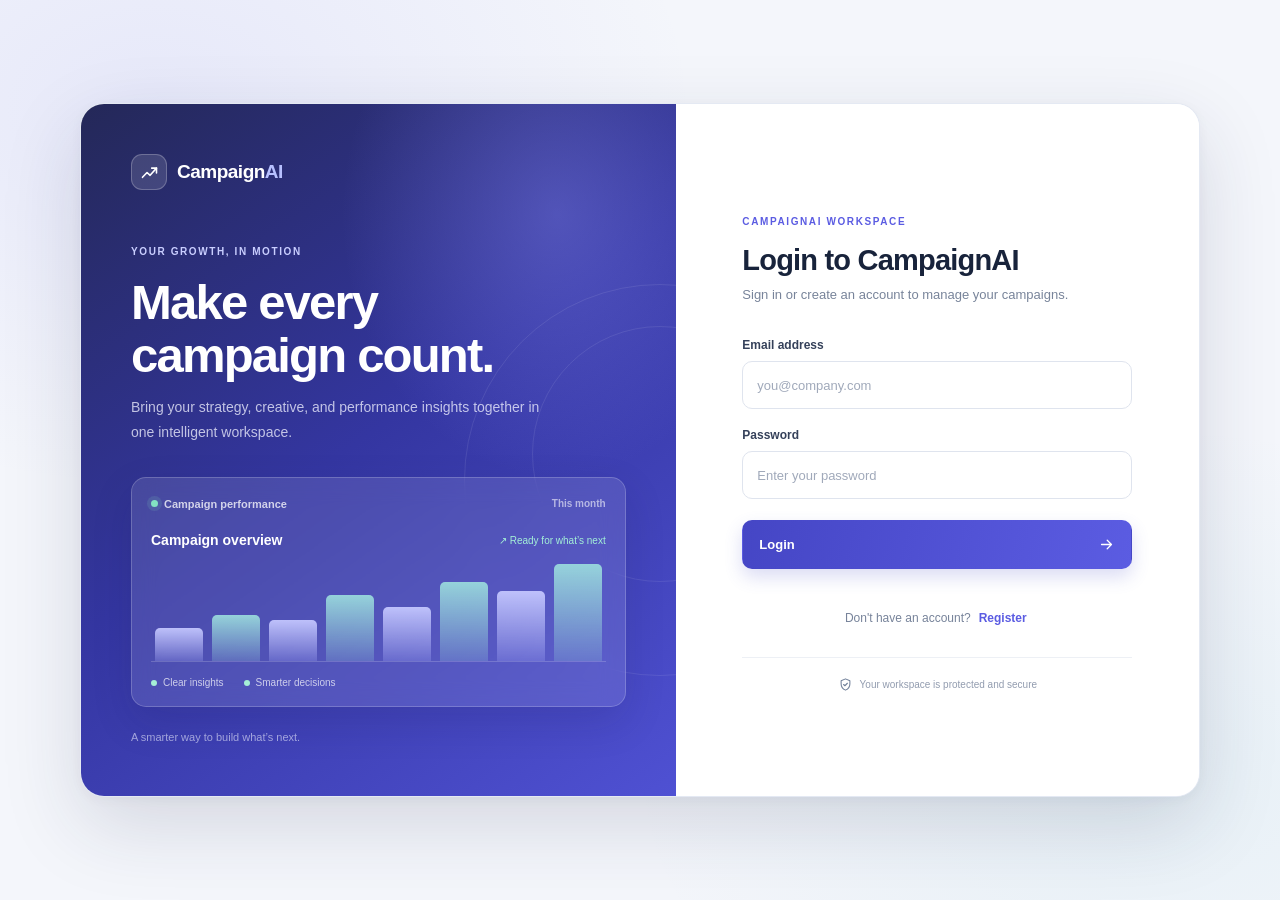
==== frontend/index.html @ 28dcc693 "Initial commit - AI Powered Campaign Management Platform" ====
<!DOCTYPE html>
<html lang="en">

<head>
    <meta charset="UTF-8">
    <meta name="viewport" content="width=device-width, initial-scale=1.0">
    <title>CampaignAI | Dashboard</title>
    <link rel="stylesheet" href="style.css">
</head>

<body>

    <!-- Authentication Screen -->
    <main id="authScreen" class="auth-screen">
        <div class="auth-layout">
            <section class="auth-showcase" aria-label="CampaignAI platform overview">
                <a class="auth-brand" href="#" aria-label="CampaignAI home">
                    <span class="auth-brand-mark" aria-hidden="true">
                        <svg viewBox="0 0 24 24"><path d="M4 17.5 9.2 12l3.5 3.2L20 7"></path><path d="M14.5 7H20v5.5"></path></svg>
                    </span>
                    <span>Campaign<span>AI</span></span>
                </a>

                <div class="auth-showcase-copy">
                    <span class="auth-overline">YOUR GROWTH, IN MOTION</span>
                    <h1>Make every campaign count.</h1>
                    <p>Bring your strategy, creative, and performance insights together in one intelligent workspace.</p>
                </div>

                <div class="auth-preview" aria-hidden="true">
                    <div class="auth-preview-top">
                        <span class="auth-preview-dot"></span>
                        <span>Campaign performance</span>
                        <span class="auth-preview-period">This month</span>
                    </div>
                    <div class="auth-preview-metric">
                        <strong>Campaign overview</strong>
                        <span>↗ Ready for what’s next</span>
                    </div>
                    <div class="auth-preview-chart">
                        <span></span><span></span><span></span><span></span>
                        <span></span><span></span><span></span><span></span>
                    </div>
                    <div class="auth-preview-footer">
                        <span><i></i> Clear insights</span>
                        <span><i></i> Smarter decisions</span>
                    </div>
                </div>

                <p class="auth-showcase-footer">A smarter way to build what’s next.</p>
            </section>

            <section class="auth-card" aria-labelledby="authTitle">
                <div class="auth-card-content">
                    <div class="auth-card-heading">
                        <span class="auth-card-eyebrow">CAMPAIGNAI WORKSPACE</span>
                        <h2 id="authTitle">Login to CampaignAI</h2>
                        <p>Sign in or create an account to manage your campaigns.</p>
                    </div>

                    <form id="authForm" class="auth-form">
                        <div id="usernameGroup" class="auth-field">
                            <label for="authUsername">Username</label>
                            <input id="authUsername" type="text" placeholder="Your name" autocomplete="username">
                        </div>

                        <div class="auth-field">
                            <label for="authEmail">Email address</label>
                            <input id="authEmail" type="email" placeholder="you@company.com" autocomplete="email" required>
                        </div>

                        <div class="auth-field">
                            <label for="authPassword">Password</label>
                            <input id="authPassword" type="password" placeholder="Enter your password" autocomplete="current-password" required>
                        </div>

                        <button id="authSubmitBtn" class="auth-submit-btn" type="submit">
                            <span>Login</span>
                            <svg aria-hidden="true" viewBox="0 0 24 24"><path d="M5 12h14M13 6l6 6-6 6"></path></svg>
                        </button>
                    </form>

                    <p id="authStatus" class="auth-status" role="status" aria-live="polite"></p>

                    <p class="auth-switch">
                        <span id="authSwitchText">Don't have an account?</span>
                        <button type="button" id="authSwitchBtn">Register</button>
                    </p>

                    <div class="auth-trust-note">
                        <svg aria-hidden="true" viewBox="0 0 24 24"><path d="M12 3 5 6v5c0 4.5 2.8 8 7 10 4.2-2 7-5.5 7-10V6z"></path><path d="m9 12 2 2 4-4"></path></svg>
                        <span>Your workspace is protected and secure</span>
                    </div>
                </div>
            </section>
        </div>
    </main>

    <div class="app-container" id="appContainer" style="display:none;">

        <!-- Sidebar -->
        <aside class="sidebar">
            <div class="logo">
                <h2>Campaign<span>AI</span></h2>
            </div>

            <nav>
                <a href="#dashboard" class="nav-link active">
                    <svg aria-hidden="true" viewBox="0 0 24 24"><rect x="3" y="3" width="8" height="8" rx="2"></rect><rect x="13" y="3" width="8" height="5" rx="2"></rect><rect x="13" y="10" width="8" height="11" rx="2"></rect><rect x="3" y="13" width="8" height="8" rx="2"></rect></svg>
                    <span>Dashboard</span>
                </a>

                <a href="#campaigns" class="nav-link">
                    <svg aria-hidden="true" viewBox="0 0 24 24"><path d="M4 5.5A2.5 2.5 0 0 1 6.5 3H20v15H6.5A2.5 2.5 0 0 0 4 20.5z"></path><path d="M4 5.5v15M8 7h8M8 11h7"></path></svg>
                    <span>Campaigns</span>
                </a>

                <a href="#generator" class="nav-link">
                    <svg aria-hidden="true" viewBox="0 0 24 24"><path d="m12 3 1.7 5.3L19 10l-5.3 1.7L12 17l-1.7-5.3L5 10l5.3-1.7z"></path><path d="m19 15 .9 2.1L22 18l-2.1.9L19 21l-.9-2.1L16 18l2.1-.9z"></path></svg>
                    <span>AI Generator</span>
                </a>

                <a href="#assistant" class="nav-link">
                    <svg aria-hidden="true" viewBox="0 0 24 24"><path d="M20 11.5a7.5 7.5 0 0 1-7.5 7.5H6l-3 2v-6.5A7.5 7.5 0 1 1 20 11.5Z"></path><path d="M8 11h.01M12 11h.01M16 11h.01"></path></svg>
                    <span>AI Assistant</span>
                </a>

                <a href="#analytics" class="nav-link">
                    <svg aria-hidden="true" viewBox="0 0 24 24"><path d="M4 19V5M4 19h17"></path><path d="m7 15 4-4 3 2 6-7"></path></svg>
                    <span>Analytics</span>
                </a>

                <!-- Admin-only navigation -->
                <a href="#userManagement" id="adminUsersNav" class="nav-link hidden">
                    <svg aria-hidden="true" viewBox="0 0 24 24">
                        <path d="M16 21v-2a4 4 0 0 0-4-4H8a4 4 0 0 0-4 4v2"></path>
                        <circle cx="10" cy="7" r="4"></circle>
                        <path d="M20 8v6M23 11h-6"></path>
                    </svg>
                    <span>User Management</span>
                </a>

                <a href="#settings" class="nav-link">
                    <svg aria-hidden="true" viewBox="0 0 24 24"><circle cx="12" cy="12" r="3"></circle><path d="m19.4 15 .1.1 1.2.9-1.2 2.1-1.4-.5a8 8 0 0 1-1.7 1l-.2 1.5h-2.4l-.3-1.5a8 8 0 0 1-1.8-1l-1.4.5-1.2-2.1 1.2-.9a7 7 0 0 1 0-2l-1.2-.9 1.2-2.1 1.4.5a8 8 0 0 1 1.8-1l.3-1.5h2.4l.2 1.5a8 8 0 0 1 1.7 1l1.4-.5 1.2 2.1-1.2.9a7 7 0 0 1 0 2Z" transform="translate(-1 -1)"></path></svg>
                    <span>Settings</span>
                </a>
            </nav>

            <div class="sidebar-footer">
                <p>AI Campaign Platform</p>
                <small>Version 1.0</small>
            </div>
        </aside>

        <!-- Main Content -->
        <main class="main-content" id="dashboard">

            <!-- Header -->
            <header class="topbar">
                <div>
                    <h1>Dashboard</h1>
                    <p>Welcome to your campaign management platform.</p>
                </div>

                <div class="profile">
                    <div class="avatar" id="profileAvatar">U</div>
                    <div class="profile-copy">
                        <span id="profileName">User</span>
                        <small id="profileRole">User</small>
                    </div>
                    <button type="button" id="logoutBtn">Logout</button>
                </div>
            </header>

            <!-- Statistics -->
            <section class="stats-container">
                <div class="stat-card">
                    <p>Total Campaigns</p>
                    <h2 id="totalCampaigns">0</h2>
                    <span>All campaigns</span>
                </div>

                <div class="stat-card">
                    <p>Active Campaigns</p>
                    <h2 id="activeCampaigns">0</h2>
                    <span>Currently active</span>
                </div>

                <div class="stat-card">
                    <p>Total Budget</p>
                    <h2 id="totalBudget">₹0</h2>
                    <span>Combined campaign budget</span>
                </div>

                <div class="stat-card">
                    <p>AI Assistant</p>
                    <h2>Online</h2>
                    <span>Llama 3.2 local model</span>
                </div>
            </section>

            <!-- Campaigns -->
            <section class="content-card" id="campaigns">

                <div class="section-header">
                    <div>
                        <h2>Campaign Management</h2>
                        <p>Create and manage your campaigns.</p>
                    </div>

                    <button id="addCampaignBtn">
                        <svg aria-hidden="true" viewBox="0 0 24 24"><path d="M12 5v14M5 12h14"></path></svg>
                        Create Campaign
                    </button>
                </div>

                <!-- Campaign Form -->
                <div id="campaignForm" class="campaign-form hidden">
                    <h3>Create New Campaign</h3>

                    <input type="text" id="campaignName" placeholder="Campaign Name">

                    <textarea id="campaignDescription" placeholder="Campaign Description"></textarea>

                    <input type="text" id="targetAudience" placeholder="Target Audience">

                    <input type="number" id="campaignBudget" placeholder="Campaign Budget" min="0">

                    <div class="form-buttons">
                        <button id="saveCampaignBtn">Save Campaign</button>
                        <button id="cancelCampaignBtn" class="secondary-btn">Cancel</button>
                    </div>
                </div>

                <!-- Edit Campaign Form -->
                <form id="editCampaignForm" class="campaign-form edit-campaign-form hidden">
                    <div class="edit-form-heading">
                        <div>
                            <h3>Edit Campaign</h3>
                            <p>Update one or more details. Unchanged values will be kept.</p>
                        </div>
                    </div>

                    <div class="edit-form-fields">
                        <div class="edit-input-group">
                            <label for="editCampaignName">Campaign name</label>
                            <input type="text" id="editCampaignName" required>
                        </div>

                        <div class="edit-input-group">
                            <label for="editTargetAudience">Target audience</label>
                            <input type="text" id="editTargetAudience">
                        </div>

                        <div class="edit-input-group edit-description-group">
                            <label for="editCampaignDescription">Description</label>
                            <textarea id="editCampaignDescription"></textarea>
                        </div>

                        <div class="edit-input-group">
                            <label for="editCampaignBudget">Budget (₹)</label>
                            <input type="number" id="editCampaignBudget" min="0" step="any" required>
                        </div>
                    </div>

                    <p id="editCampaignStatus" role="status" aria-live="polite"></p>

                    <div class="form-buttons">
                        <button type="submit" id="saveEditedCampaignBtn">Save Changes</button>
                        <button type="button" id="cancelEditCampaignBtn" class="secondary-btn">Cancel</button>
                    </div>
                </form>

                <!-- Campaign Search and Filter -->
                <div class="campaign-filters">
                    <input type="text" id="campaignSearch" placeholder="Search campaigns by name...">

                    <select id="campaignStatusFilter">
                        <option value="all">All Campaigns</option>
                        <option value="Draft">Draft</option>
                        <option value="Active">Active</option>
                        <option value="Completed">Completed</option>
                    </select>
                </div>

                <!-- Campaign List -->
                <div id="campaignList">
                    <p class="empty-message">Loading campaigns...</p>
                </div>

            </section>

            <!-- AI Campaign Generator -->
            <section class="content-card" id="generator">

                <div class="section-header">
                    <div>
                        <h2>AI Campaign Generator</h2>
                        <p>Generate marketing campaigns using your local Llama 3.2 AI model.</p>
                    </div>
                </div>

                <div class="campaign-generator-form">
                    <div class="generator-input-group">
                        <label for="generatorProduct">Product or Service</label>
                        <input type="text" id="generatorProduct" placeholder="Example: Running Shoes">
                    </div>

                    <div class="generator-input-group">
                        <label for="generatorObjective">Campaign Objective</label>
                        <input type="text" id="generatorObjective" placeholder="Example: Increase sales">
                    </div>

                    <div class="generator-input-group">
                        <label for="generatorAudience">Target Audience</label>
                        <input type="text" id="generatorAudience" placeholder="Example: People aged 18-30">
                    </div>

                    <div class="generator-input-group">
                        <label for="generatorBudget">Campaign Budget (₹)</label>
                        <input type="number" id="generatorBudget" placeholder="Example: 20000" min="0">
                    </div>

                    <div class="generator-input-group">
                        <label for="generatorPlatform">Marketing Platform</label>
                        <select id="generatorPlatform">
                            <option value="">Select Platform</option>
                            <option value="Instagram">Instagram</option>
                            <option value="Facebook">Facebook</option>
                            <option value="Google Ads">Google Ads</option>
                            <option value="YouTube">YouTube</option>
                            <option value="LinkedIn">LinkedIn</option>
                            <option value="Email Marketing">Email Marketing</option>
                        </select>
                    </div>

                    <button type="button" id="generateCampaignBtn">Generate AI Campaign</button>
                    <p id="generatorStatus"></p>
                </div>

                <!-- Generated Campaign Result -->
                <div id="generatedCampaignResult" class="generated-campaign-result hidden">
                    <h3>Generated Campaign</h3>

                    <div class="generated-result-item">
                        <h4>Campaign Name</h4>
                        <p id="generatedCampaignName"></p>
                    </div>

                    <div class="generated-result-item">
                        <h4>Marketing Strategy</h4>
                        <p id="generatedStrategy"></p>
                    </div>

                    <div class="generated-result-item">
                        <h4>Advertisement Headline</h4>
                        <p id="generatedHeadline"></p>
                    </div>

                    <div class="generated-result-item">
                        <h4>Advertisement Description</h4>
                        <p id="generatedDescription"></p>
                    </div>

                    <div class="generated-result-item">
                        <h4>Target Audience</h4>
                        <p id="generatedTargetAudience"></p>
                    </div>

                    <div class="generated-result-item">
                        <h4>Call to Action</h4>
                        <p id="generatedCTA"></p>
                    </div>

                    <button id="saveGeneratedCampaignBtn" type="button">Save Generated Campaign</button>
                    <p id="saveCampaignStatus"></p>
                </div>

            </section>

            <!-- AI Assistant -->
            <section class="content-card assistant-panel hidden" id="assistant"
                role="dialog" aria-labelledby="assistantTitle" aria-modal="false">

                <div id="assistantResizeHandle" class="assistant-resize-handle"
                    role="separator" aria-orientation="vertical" aria-label="Resize chat width"
                    aria-valuemin="360" aria-valuemax="1100" aria-valuenow="520"
                    tabindex="0" title="Drag to resize"></div>

                <div class="section-header">
                    <div>
                        <h2 id="assistantTitle">AI Marketing Assistant</h2>
                        <p>Generate marketing ideas using Llama 3.2.</p>
                    </div>

                    <button type="button" id="closeAssistantBtn" class="assistant-close-btn"
                        aria-label="Close AI assistant" title="Close assistant">
                        <svg aria-hidden="true" viewBox="0 0 24 24"><path d="m6 6 12 12M18 6 6 18"></path></svg>
                    </button>
                </div>

                <!-- PDF Upload -->
                <div class="pdf-upload-area">
                    <h3>Upload PDF Knowledge</h3>
                    <p>Upload a PDF document so your AI assistant can answer questions using its content.</p>

                    <input type="file" id="pdfFile" accept=".pdf,application/pdf">

                    <button type="button" id="uploadPdfBtn">Upload PDF</button>
                    <p id="uploadStatus"></p>
                </div>

                <!-- Chat Messages -->
                <div id="chatBox" class="chat-box">
                    <div class="bot-message">
                        Hello! I'm your AI marketing assistant.
                        Tell me what type of campaign you want to create.
                    </div>
                </div>

                <!-- Chat Input -->
                <div class="chat-input-area">
                    <input type="text" id="userMessage" placeholder="Ask me to create a marketing campaign...">
                    <button id="sendBtn">Send</button>
                </div>

            </section>

            <!-- Analytics -->
            <section class="content-card" id="analytics">

                <div class="section-header">
                    <div>
                        <h2>Campaign Analytics</h2>
                        <p>Insights calculated from your saved campaigns.</p>
                    </div>

                    <button id="refreshAnalyticsBtn" class="secondary-btn">Refresh Analytics</button>
                </div>

                <div class="analytics-grid">
                    <div class="analytics-card">
                        <p>Total Campaigns</p>
                        <h2 id="analyticsTotal">0</h2>
                    </div>

                    <div class="analytics-card">
                        <p>Active Campaigns</p>
                        <h2 id="analyticsActive">0</h2>
                    </div>

                    <div class="analytics-card">
                        <p>Draft Campaigns</p>
                        <h2 id="analyticsDraft">0</h2>
                    </div>

                    <div class="analytics-card">
                        <p>Average Budget</p>
                        <h2 id="averageBudget">₹0</h2>
                    </div>
                </div>

                <div class="chart-container">
                    <h3>Campaign Budget Distribution</h3>
                    <div id="budgetChart">
                        <p class="empty-message">Analytics will appear here.</p>
                    </div>
                </div>

                <div class="chart-container">
                    <h3>Campaign Status</h3>
                    <div id="statusChart"></div>
                </div>

            </section>

            <!-- ADMIN-ONLY USER MANAGEMENT -->
            <section class="content-card hidden" id="userManagement">

                <div class="section-header">
                    <div>
                        <h2>User Management</h2>
                        <p>View registered users and manage their access roles.</p>
                    </div>

                    <button type="button" id="refreshUsersBtn" class="secondary-btn">
                        Refresh Users
                    </button>
                </div>

                <p id="userManagementStatus" role="status" aria-live="polite"></p>

                <div class="table-responsive">
                    <table class="user-management-table">
                        <thead>
                            <tr>
                                <th>ID</th>
                                <th>Username</th>
                                <th>Email</th>
                                <th>Current Role</th>
                                <th>Change Role</th>
                                <th>Action</th>
                            </tr>
                        </thead>

                        <tbody id="usersTableBody">
                            <tr>
                                <td colspan="6">Click Refresh Users to load registered users.</td>
                            </tr>
                        </tbody>
                    </table>
                </div>

            </section>

            <!-- Settings -->
            <section class="content-card" id="settings">
                <h2>Settings</h2>

                <div class="settings-item">
                    <div>
                        <h3>AI Model</h3>
                        <p>Local Ollama model: Llama 3.2</p>
                    </div>
                    <span class="status-label">Configured</span>
                </div>

                <div class="settings-item">
                    <div>
                        <h3>Backend API</h3>
                        <p>FastAPI running on port 8000</p>
                    </div>
                    <span class="status-label">Configured</span>
                </div>

                <div class="settings-item">
                    <div>
                        <h3>Database</h3>
                        <p>PostgreSQL campaign storage</p>
                    </div>
                    <span class="status-label">Configured</span>
                </div>
            </section>

        </main>
    </div>

    <!-- AI Assistant Floating Button -->
    <button type="button" id="assistantToggleBtn" class="assistant-toggle-btn"
        aria-controls="assistant" aria-expanded="false" aria-label="Open AI assistant"
        title="Chat with AI assistant">

        <svg class="assistant-chat-icon" aria-hidden="true" viewBox="0 0 24 24">
            <path d="M20 11.5a7.5 7.5 0 0 1-7.5 7.5H6l-3 2v-6.5A7.5 7.5 0 1 1 20 11.5Z"></path>
            <path d="M8 11h.01M12 11h.01M16 11h.01"></path>
        </svg>

        <svg class="assistant-close-icon" aria-hidden="true" viewBox="0 0 24 24">
            <path d="m6 6 12 12M18 6 6 18"></path>
        </svg>
    </button>

    <script src="script.js"></script>

</body>
</html>
---- frontend/style.css ----
* {
    margin: 0;
    padding: 0;
    box-sizing: border-box;
}

html {
    scroll-behavior: smooth;
    scroll-padding-top: 20px;
}

body {
    font-family: Arial, sans-serif;
    background: #f4f6fb;
    color: #1e293b;
}

.app-container {
    display: flex;
    min-height: 100vh;
}

/* Sidebar */
.sidebar {
    width: 240px;
    background: #111827;
    color: white;
    padding: 25px 18px;
    display: flex;
    flex-direction: column;
    flex-shrink: 0;
}

.logo {
    margin-bottom: 45px;
}

.logo h2 {
    font-size: 25px;
}

.logo span {
    color: #38bdf8;
}

.sidebar nav {
    display: flex;
    flex-direction: column;
    gap: 12px;
}

.nav-link {
    color: #cbd5e1;
    text-decoration: none;
    padding: 13px 15px;
    border-radius: 8px;
    transition: 0.3s;
}

.nav-link:hover,
.nav-link.active {
    background: #263449;
    color: white;
}

.sidebar-footer {
    margin-top: auto;
    color: #94a3b8;
    font-size: 13px;
    line-height: 1.7;
}

/* Main content */
.main-content {
    flex: 1;
    min-width: 0;
    padding: 30px;
}

.topbar {
    display: flex;
    justify-content: space-between;
    align-items: center;
    margin-bottom: 30px;
}

.topbar h1 {
    font-size: 28px;
    margin-bottom: 8px;
}

.topbar p,
.section-header p {
    color: #64748b;
    font-size: 14px;
}

.profile {
    display: flex;
    align-items: center;
    gap: 10px;
    font-weight: bold;
}

.avatar {
    width: 38px;
    height: 38px;
    background: #2563eb;
    color: white;
    border-radius: 50%;
    display: flex;
    justify-content: center;
    align-items: center;
}

/* Statistics */
.stats-container {
    display: grid;
    grid-template-columns: repeat(4, 1fr);
    gap: 20px;
    margin-bottom: 25px;
}

.stat-card,
.analytics-card {
    background: white;
    padding: 22px;
    border-radius: 12px;
    box-shadow: 0 2px 10px rgba(0, 0, 0, 0.04);
}

.stat-card p,
.analytics-card p {
    color: #64748b;
    font-size: 14px;
}

.stat-card h2,
.analytics-card h2 {
    font-size: 27px;
    margin: 15px 0 8px;
    color: #1e40af;
}

.stat-card span {
    color: #94a3b8;
    font-size: 12px;
}

/* Content sections */
.content-card {
    background: white;
    padding: 25px;
    border-radius: 12px;
    margin-bottom: 25px;
    box-shadow: 0 2px 10px rgba(0, 0, 0, 0.04);
    scroll-margin-top: 20px;
}

.section-header {
    display: flex;
    justify-content: space-between;
    align-items: center;
    gap: 15px;
    margin-bottom: 22px;
}

.section-header h2 {
    font-size: 20px;
    margin-bottom: 7px;
}

/* Buttons */
button {
    background: #2563eb;
    color: white;
    border: none;
    padding: 12px 18px;
    border-radius: 8px;
    cursor: pointer;
    font-size: 14px;
    transition: 0.3s;
}

button:hover {
    background: #1d4ed8;
}

button:disabled {
    opacity: 0.6;
    cursor: not-allowed;
}

.secondary-btn {
    background: #64748b;
}

.secondary-btn:hover {
    background: #475569;
}

/* Campaign form */
.hidden {
    display: none !important;
}

.campaign-form {
    background: #f8fafc;
    padding: 20px;
    border: 1px solid #e2e8f0;
    border-radius: 10px;
    margin-bottom: 20px;
}

.campaign-form h3 {
    margin-bottom: 15px;
}

.campaign-form input,
.campaign-form textarea {
    width: 100%;
    padding: 12px;
    margin-bottom: 12px;
    border: 1px solid #cbd5e1;
    border-radius: 8px;
    font-family: inherit;
    font-size: 14px;
}

.campaign-form textarea {
    min-height: 85px;
    resize: vertical;
}

.form-buttons {
    display: flex;
    gap: 10px;
}

.edit-campaign-form {
    margin-top: 18px;
}

.edit-form-heading {
    display: flex;
    justify-content: space-between;
    margin-bottom: 17px;
}

.edit-form-heading h3 {
    margin-bottom: 3px;
}

.edit-form-heading p {
    color: #71809a;
    font-size: 12px;
}

.edit-form-fields {
    display: grid;
    grid-template-columns: repeat(2, minmax(0, 1fr));
    gap: 14px;
}

.edit-input-group {
    display: flex;
    flex-direction: column;
    gap: 6px;
    min-width: 0;
}

.edit-input-group label {
    color: #46536c;
    font-size: 12px;
    font-weight: 650;
}

.edit-input-group input,
.edit-input-group textarea {
    width: 100%;
}

.edit-input-group textarea {
    min-height: 82px;
}

.edit-description-group {
    grid-column: 1 / -1;
}

#editCampaignStatus {
    min-height: 20px;
    margin: 11px 0 8px;
    color: #68758e;
    font-size: 12px;
}

/* Campaign list */
.campaign-item {
    display: flex;
    justify-content: space-between;
    align-items: center;
    gap: 15px;
    padding: 17px 10px;
    border-bottom: 1px solid #e2e8f0;
}

.campaign-item:last-child {
    border-bottom: none;
}

.campaign-item h3 {
    font-size: 16px;
    margin-bottom: 6px;
}

.campaign-item p {
    color: #64748b;
    font-size: 13px;
}

.campaign-status,
.status-label {
    background: #dcfce7;
    color: #166534;
    padding: 6px 10px;
    border-radius: 20px;
    font-size: 12px;
    white-space: nowrap;
}

.empty-message {
    color: #94a3b8;
    text-align: center;
    padding: 30px 10px;
}

/* PDF Upload */
.pdf-upload-area {
    background: #f8fafc;
    border: 1px dashed #93c5fd;
    border-radius: 10px;
    padding: 20px;
    margin-bottom: 20px;
}

.pdf-upload-area h3 {
    font-size: 17px;
    margin-bottom: 8px;
}

.pdf-upload-area p {
    color: #64748b;
    font-size: 13px;
    line-height: 1.6;
    margin-bottom: 12px;
}

.pdf-upload-area input[type="file"] {
    display: block;
    width: 100%;
    margin-bottom: 12px;
    padding: 10px;
    background: white;
    border: 1px solid #cbd5e1;
    border-radius: 8px;
}

#uploadStatus {
    margin-top: 12px;
    margin-bottom: 0;
    overflow-wrap: anywhere;
}

/* Chat */
.chat-box {
    min-height: 180px;
    max-height: 350px;
    overflow-y: auto;
    background: #f8fafc;
    border: 1px solid #e2e8f0;
    padding: 18px;
    border-radius: 10px;
    margin-bottom: 15px;
}

.bot-message,
.user-message {
    padding: 12px 15px;
    border-radius: 10px;
    margin-bottom: 12px;
    max-width: 85%;
    line-height: 1.5;
    white-space: pre-wrap;
    overflow-wrap: anywhere;
}

.bot-message {
    background: #e0edff;
    color: #1e3a8a;
}

.user-message {
    background: #2563eb;
    color: white;
    margin-left: auto;
}

.chat-input-area {
    display: flex;
    gap: 10px;
}

.chat-input-area input {
    flex: 1;
    min-width: 0;
    padding: 13px;
    border: 1px solid #cbd5e1;
    border-radius: 8px;
    outline: none;
    font-size: 14px;
}

.chat-input-area input:focus {
    border-color: #2563eb;
}

/* Analytics */
.analytics-grid {
    display: grid;
    grid-template-columns: repeat(4, 1fr);
    gap: 15px;
    margin-bottom: 25px;
}

.analytics-card h2 {
    margin-bottom: 0;
}

.chart-container {
    border: 1px solid #e2e8f0;
    border-radius: 10px;
    padding: 20px;
    margin-top: 20px;
}

.chart-container h3 {
    margin-bottom: 20px;
    font-size: 17px;
}

.budget-row {
    margin-bottom: 18px;
}

.budget-label {
    display: flex;
    justify-content: space-between;
    gap: 10px;
    margin-bottom: 7px;
    font-size: 13px;
}

.budget-track {
    width: 100%;
    height: 12px;
    background: #e2e8f0;
    border-radius: 10px;
    overflow: hidden;
}

.budget-fill {
    height: 100%;
    background: #2563eb;
    border-radius: 10px;
}

.status-row {
    display: flex;
    justify-content: space-between;
    padding: 12px 0;
    border-bottom: 1px solid #e2e8f0;
}

/* Settings */
.settings-item {
    display: flex;
    justify-content: space-between;
    align-items: center;
    gap: 15px;
    padding: 18px 0;
    border-bottom: 1px solid #e2e8f0;
}

.settings-item h3 {
    font-size: 15px;
    margin-bottom: 6px;
}

.settings-item p {
    color: #64748b;
    font-size: 13px;
}

/* Responsive design */
@media (max-width: 1000px) {
    .stats-container,
    .analytics-grid {
        grid-template-columns: repeat(2, 1fr);
    }
}

@media (max-width: 650px) {
    .sidebar {
        width: 75px;
        padding: 20px 8px;
    }

    .logo h2 {
        font-size: 14px;
    }

    .nav-link {
        font-size: 11px;
        padding: 12px 5px;
        text-align: center;
    }

    .sidebar-footer {
        display: none;
    }

    .main-content {
        padding: 15px;
    }

    .stats-container,
    .analytics-grid {
        grid-template-columns: 1fr;
    }

    .topbar {
        align-items: flex-start;
        gap: 15px;
    }

    .section-header {
        align-items: flex-start;
        flex-direction: column;
    }

    .campaign-item,
    .settings-item {
        align-items: flex-start;
        flex-direction: column;
    }
}

/* CampaignAI dashboard refresh */
:root {
    color-scheme: light;
    --ink: #17233c;
    --muted: #71809a;
    --line: #e7ebf3;
    --surface: #ffffff;
    --canvas: #f5f7fb;
    --brand: #5b5ce2;
    --brand-dark: #4546c5;
    --brand-soft: #efefff;
    --shadow-card: 0 8px 26px rgba(27, 40, 73, 0.055);
}

body {
    background: var(--canvas);
    color: var(--ink);
    font-family: Inter, "Segoe UI", Arial, sans-serif;
    line-height: 1.5;
}

.app-container {
    min-height: 100vh;
}

.sidebar {
    position: sticky;
    top: 0;
    width: 258px;
    height: 100vh;
    padding: 28px 18px 22px;
    background: #171d35;
    background-image: linear-gradient(165deg, #1d2340 0%, #171d35 62%, #191f38 100%);
}

.logo {
    margin: 0 8px 38px;
}

.logo h2 {
    color: #fff;
    font-size: 22px;
    font-weight: 750;
    letter-spacing: -0.7px;
}

.logo span {
    color: #a7a5ff;
}

.sidebar nav {
    gap: 7px;
}

.nav-link {
    display: flex;
    align-items: center;
    gap: 13px;
    min-height: 46px;
    padding: 11px 13px;
    border: 1px solid transparent;
    border-radius: 10px;
    color: #aeb8d1;
    font-size: 14px;
    font-weight: 550;
    transition: background-color 180ms ease, color 180ms ease, transform 180ms ease, border-color 180ms ease;
}

.nav-link svg {
    width: 19px;
    height: 19px;
    flex: 0 0 19px;
    fill: none;
    stroke: currentColor;
    stroke-width: 1.7;
    stroke-linecap: round;
    stroke-linejoin: round;
}

.nav-link:hover {
    transform: translateX(2px);
    background: rgba(255, 255, 255, 0.07);
    color: #fff;
}

.nav-link.active {
    border-color: rgba(167, 165, 255, 0.15);
    background: linear-gradient(90deg, rgba(103, 103, 238, 0.25), rgba(103, 103, 238, 0.09));
    color: #fff;
    box-shadow: inset 3px 0 #9291ff;
}

.sidebar-footer {
    padding: 15px 9px 0;
    border-top: 1px solid rgba(255, 255, 255, 0.1);
    color: #b6bfd5;
    font-size: 12px;
}

.sidebar-footer small {
    color: #7f8aa7;
}

.main-content {
    width: min(100% - 258px, 1600px);
    margin: 0 auto;
    padding: 34px clamp(22px, 3.2vw, 52px) 56px;
}

.topbar {
    min-height: 66px;
    margin-bottom: 27px;
}

.topbar h1 {
    margin-bottom: 3px;
    color: var(--ink);
    font-size: clamp(24px, 2.2vw, 30px);
    font-weight: 720;
    letter-spacing: -0.8px;
}

.topbar p,
.section-header p {
    color: var(--muted);
    font-size: 14px;
}

.profile {
    gap: 11px;
    padding: 5px 12px 5px 6px;
    border: 1px solid var(--line);
    border-radius: 999px;
    background: var(--surface);
    font-size: 13px;
}

.profile-copy {
    display: grid;
    gap: 0;
}

.profile-copy small {
    color: var(--muted);
    font-size: 11px;
    font-weight: 450;
}

.avatar {
    width: 38px;
    height: 38px;
    background: linear-gradient(145deg, #7777ef, #4f50ce);
    font-size: 12px;
    font-weight: 700;
}

.stats-container {
    grid-template-columns: repeat(4, minmax(0, 1fr));
    gap: 16px;
    margin-bottom: 25px;
}

.stat-card,
.analytics-card,
.content-card {
    border: 1px solid rgba(224, 230, 241, 0.85);
    background: var(--surface);
    box-shadow: var(--shadow-card);
}

.stat-card {
    position: relative;
    min-height: 144px;
    overflow: hidden;
    padding: 20px 21px;
    border-radius: 14px;
    transition: transform 180ms ease, box-shadow 180ms ease;
}

.stat-card:hover,
.analytics-card:hover {
    transform: translateY(-2px);
    box-shadow: 0 12px 30px rgba(27, 40, 73, 0.09);
}

.stat-card::after {
    position: absolute;
    top: 16px;
    right: 17px;
    width: 35px;
    height: 35px;
    border-radius: 11px;
    background: var(--brand-soft);
    color: var(--brand);
    content: "";
}

.stat-card:nth-child(2)::after {
    background: #eaf8f1;
}

.stat-card:nth-child(3)::after {
    background: #fff5e8;
}

.stat-card:nth-child(4)::after {
    background: #eaf4ff;
}

.stat-card p,
.analytics-card p {
    color: var(--muted);
    font-size: 13px;
    font-weight: 560;
}

.stat-card h2,
.analytics-card h2 {
    margin: 13px 0 4px;
    color: var(--ink);
    font-size: 27px;
    font-weight: 720;
    letter-spacing: -0.6px;
}

.stat-card:nth-child(2) h2 {
    color: #16845d;
}

.stat-card:nth-child(4) h2 {
    color: #119c24;
    font-size: 22px;
}

.stat-card span {
    color: #98a2b5;
    font-size: 12px;
}

.content-card {
    margin-bottom: 22px;
    padding: clamp(20px, 2.4vw, 29px);
    border-radius: 15px;
    scroll-margin-top: 24px;
}

.section-header {
    align-items: center;
    margin-bottom: 21px;
}

.section-header h2,
#settings > h2 {
    margin-bottom: 4px;
    color: var(--ink);
    font-size: 19px;
    font-weight: 700;
    letter-spacing: -0.35px;
}

button {
    display: inline-flex;
    align-items: center;
    justify-content: center;
    gap: 8px;
    min-height: 40px;
    padding: 10px 15px;
    border: 1px solid transparent;
    border-radius: 9px;
    background: var(--brand);
    box-shadow: 0 3px 9px rgba(91, 92, 226, 0.17);
    color: #fff;
    font-family: inherit;
    font-size: 13px;
    font-weight: 650;
    transition: background-color 160ms ease, transform 160ms ease, box-shadow 160ms ease;
}

button:hover {
    transform: translateY(-1px);
    background: var(--brand-dark);
    box-shadow: 0 6px 15px rgba(91, 92, 226, 0.2);
}

button:active {
    transform: translateY(0);
}

button:focus-visible,
.nav-link:focus-visible,
input:focus-visible,
textarea:focus-visible,
select:focus-visible {
    outline: 3px solid rgba(91, 92, 226, 0.22);
    outline-offset: 2px;
}

button:disabled {
    transform: none;
    box-shadow: none;
}

button svg {
    width: 16px;
    height: 16px;
    fill: none;
    stroke: currentColor;
    stroke-width: 2;
    stroke-linecap: round;
    stroke-linejoin: round;
}

.secondary-btn {
    border-color: var(--line);
    background: #f6f7fb;
    box-shadow: none;
    color: #53617b;
}

.secondary-btn:hover {
    border-color: #d7dced;
    background: #edf0f7;
    box-shadow: none;
    color: var(--ink);
}

.campaign-form {
    margin-bottom: 20px;
    padding: 20px;
    border: 1px solid #e5e7fb;
    border-radius: 12px;
    background: #f9f9ff;
}

.campaign-form h3,
.generated-campaign-result > h3 {
    margin-bottom: 15px;
    color: var(--ink);
    font-size: 16px;
}

.campaign-form input,
.campaign-form textarea,
.campaign-generator-form input,
.campaign-generator-form select,
.campaign-filters input,
.campaign-filters select,
.chat-input-area input {
    min-height: 43px;
    padding: 11px 13px;
    border: 1px solid #dfe4ee;
    border-radius: 9px;
    background: #fff;
    color: var(--ink);
    font: inherit;
    font-size: 13px;
    transition: border-color 160ms ease, box-shadow 160ms ease;
}

.campaign-form input:focus,
.campaign-form textarea:focus,
.campaign-generator-form input:focus,
.campaign-generator-form select:focus,
.campaign-filters input:focus,
.campaign-filters select:focus,
.chat-input-area input:focus {
    border-color: #8989ef;
    box-shadow: 0 0 0 3px rgba(91, 92, 226, 0.1);
    outline: 0;
}

.campaign-form textarea {
    min-height: 95px;
}

.form-buttons {
    flex-wrap: wrap;
}

.campaign-filters {
    display: grid;
    grid-template-columns: minmax(180px, 1fr) minmax(170px, 230px);
    gap: 11px;
    margin: 0 0 11px;
}

.campaign-filters input,
.campaign-filters select {
    width: 100%;
}

.campaign-item {
    padding: 17px 3px;
    border-bottom-color: var(--line);
}

.campaign-item h3 {
    color: var(--ink);
    font-size: 14px;
    font-weight: 680;
}

.campaign-item p {
    margin-top: 3px;
    color: var(--muted);
    font-size: 12px;
}

.campaign-actions {
    display: flex;
    align-items: center;
    justify-content: flex-end;
    flex-wrap: wrap;
    gap: 8px;
}

.campaign-actions button {
    min-height: 32px;
    padding: 6px 10px;
    font-size: 12px;
}

.campaign-actions .edit-campaign-btn {
    border-color: #e0e3fa;
    background: #f4f4ff;
    box-shadow: none;
    color: #4e50bc;
}

.campaign-actions .edit-campaign-btn:hover {
    background: #e9eaff;
    box-shadow: none;
}

.campaign-actions .delete-campaign-btn {
    border-color: #f4dfdf;
    background: #fff6f5;
    box-shadow: none;
    color: #bd4d52;
}

.campaign-actions .delete-campaign-btn:hover {
    background: #ffebea;
    box-shadow: none;
}

.campaign-status,
.status-label {
    padding: 5px 10px;
    border: 1px solid #d8f0e2;
    background: #effaf3;
    color: #218257;
    font-size: 11px;
    font-weight: 650;
}

.empty-message {
    color: #8c97ab;
    font-size: 13px;
}

.campaign-generator-form {
    display: grid;
    grid-template-columns: repeat(2, minmax(0, 1fr));
    gap: 17px;
    padding: 21px;
    border: 1px solid #e7e8f8;
    border-radius: 13px;
    background: linear-gradient(135deg, #fbfbff, #f8f9ff);
}

.generator-input-group {
    display: flex;
    flex-direction: column;
    gap: 7px;
    min-width: 0;
}

.generator-input-group label {
    color: #46536c;
    font-size: 12px;
    font-weight: 650;
}

.campaign-generator-form input,
.campaign-generator-form select {
    width: 100%;
}

#generateCampaignBtn {
    align-self: end;
    min-height: 43px;
}

#generatorStatus,
#saveCampaignStatus,
#uploadStatus {
    color: #68758e;
    font-size: 12px;
    line-height: 1.6;
}

#generatorStatus {
    align-self: center;
}

.generated-campaign-result {
    margin-top: 20px;
    padding: 21px;
    border: 1px solid #e4e6f4;
    border-radius: 13px;
    background: #fff;
}

.generated-campaign-result > h3 {
    padding-bottom: 13px;
    border-bottom: 1px solid var(--line);
}

.generated-result-item {
    margin-bottom: 13px;
    padding: 13px 15px;
    border: 1px solid #edf0f6;
    border-radius: 9px;
    background: #fafbfe;
}

.generated-result-item h4 {
    margin-bottom: 5px;
    color: #64708a;
    font-size: 11px;
    font-weight: 700;
    letter-spacing: 0.04em;
    text-transform: uppercase;
}

.generated-result-item p {
    color: var(--ink);
    font-size: 13px;
    line-height: 1.65;
    overflow-wrap: anywhere;
}

#saveCampaignStatus {
    display: inline-block;
    margin-left: 10px;
}

.pdf-upload-area {
    margin-bottom: 17px;
    padding: 19px;
    border: 1px dashed #c9cafa;
    border-radius: 12px;
    background: #f8f8ff;
}

.pdf-upload-area h3 {
    margin-bottom: 5px;
    color: var(--ink);
    font-size: 15px;
}

.pdf-upload-area p {
    max-width: 650px;
    color: var(--muted);
    font-size: 12px;
}

.pdf-upload-area input[type="file"] {
    max-width: 100%;
    padding: 9px;
    border: 1px solid #e0e4ef;
    border-radius: 8px;
    background: #fff;
    color: #596781;
    font: inherit;
    font-size: 12px;
}

.chat-box {
    min-height: 210px;
    max-height: 390px;
    padding: 19px;
    border: 1px solid #e6eaf2;
    border-radius: 12px;
    background: #f8f9fc;
}

.bot-message,
.user-message {
    width: fit-content;
    max-width: min(82%, 620px);
    padding: 11px 14px;
    border-radius: 12px;
    font-size: 13px;
}

.bot-message {
    border: 1px solid #e7e9f2;
    border-top-left-radius: 4px;
    background: #fff;
    color: #46536b;
    box-shadow: 0 2px 6px rgba(27, 40, 73, 0.035);
}

.user-message {
    border-top-right-radius: 4px;
    background: #5b5ce2;
    color: #fff;
}

.chat-input-area {
    gap: 9px;
}

.chat-input-area input {
    min-height: 45px;
}

.analytics-grid {
    grid-template-columns: repeat(4, minmax(0, 1fr));
    gap: 13px;
}

.analytics-card {
    padding: 18px;
    border-radius: 12px;
    transition: transform 180ms ease, box-shadow 180ms ease;
}

.analytics-card h2 {
    margin: 9px 0 0;
    font-size: 23px;
}

.chart-container {
    margin-top: 17px;
    padding: 19px;
    border: 1px solid var(--line);
    border-radius: 12px;
    background: #fff;
}

.chart-container h3 {
    margin-bottom: 17px;
    color: var(--ink);
    font-size: 14px;
}

.budget-row {
    margin-bottom: 17px;
}

.budget-label {
    margin-bottom: 8px;
    color: #53617b;
    font-size: 12px;
}

.budget-label strong {
    color: #394660;
    font-weight: 620;
}

.budget-track {
    height: 8px;
    background: #eef0f7;
}

.budget-fill {
    min-width: 2px;
    background: linear-gradient(90deg, #7778ed, #5657d5);
}

.status-row {
    align-items: center;
    border-bottom-color: var(--line);
    color: #596780;
    font-size: 13px;
}

.status-row strong {
    color: var(--ink);
    font-size: 12px;
}

.settings-item {
    border-bottom-color: var(--line);
}

.settings-item h3 {
    color: #34415b;
    font-size: 14px;
}

.settings-item p {
    color: var(--muted);
    font-size: 12px;
}

@media (max-width: 1100px) {
    .sidebar {
        width: 224px;
    }

    .main-content {
        width: calc(100% - 224px);
        padding-right: 25px;
        padding-left: 25px;
    }

    .stats-container {
        grid-template-columns: repeat(2, minmax(0, 1fr));
    }
}

@media (max-width: 760px) {
    .app-container {
        display: block;
    }

    .sidebar {
        position: sticky;
        z-index: 5;
        top: 0;
        width: 100%;
        height: auto;
        padding: 12px 16px 9px;
    }

    .logo {
        margin: 0 4px 10px;
    }

    .logo h2 {
        font-size: 20px;
    }

    .sidebar nav {
        display: grid;
        grid-template-columns: repeat(3, minmax(0, 1fr));
        gap: 5px;
        overflow: visible;
    }

    .nav-link {
        min-height: 39px;
        justify-content: center;
        min-width: 0;
        gap: 7px;
        padding: 8px 10px;
        font-size: 12px;
    }

    .nav-link svg {
        width: 16px;
        height: 16px;
        flex-basis: 16px;
    }

    .nav-link.active {
        box-shadow: inset 0 -2px #9291ff;
    }

    .sidebar-footer {
        display: none;
    }

    .main-content {
        width: 100%;
        padding: 24px 20px 40px;
    }
}

@media (max-width: 560px) {
    .main-content {
        padding: 20px 14px 32px;
    }

    .topbar {
        align-items: center;
        margin-bottom: 19px;
    }

    .topbar h1 {
        font-size: 23px;
    }

    .topbar p {
        max-width: 250px;
        font-size: 12px;
    }

    .profile {
        gap: 0;
        padding: 4px;
    }

    .profile-copy {
        display: none;
    }

    .stats-container,
    .analytics-grid {
        grid-template-columns: repeat(2, minmax(0, 1fr));
        gap: 10px;
    }

    .stat-card {
        min-height: 130px;
        padding: 16px 14px;
    }

    .stat-card::after {
        top: 12px;
        right: 12px;
        width: 28px;
        height: 28px;
        border-radius: 9px;
    }

    .stat-card p,
    .analytics-card p {
        max-width: 82%;
        font-size: 11px;
    }

    .stat-card h2 {
        font-size: 23px;
    }

    .stat-card span {
        font-size: 10px;
    }

    .analytics-card {
        padding: 14px 12px;
    }

    .analytics-card h2 {
        font-size: 19px;
        overflow-wrap: anywhere;
    }

    .content-card {
        padding: 18px 15px;
    }

    .section-header {
        align-items: flex-start;
        flex-direction: column;
        gap: 12px;
    }

    .section-header h2 {
        font-size: 17px;
    }

    .section-header p {
        font-size: 12px;
    }

    .campaign-filters,
    .campaign-generator-form {
        grid-template-columns: minmax(0, 1fr);
    }

    .edit-form-fields {
        grid-template-columns: minmax(0, 1fr);
    }

    .edit-description-group {
        grid-column: auto;
    }

    .campaign-item,
    .settings-item {
        align-items: flex-start;
        flex-direction: column;
    }

    .campaign-actions {
        justify-content: flex-start;
        width: 100%;
    }

    .campaign-generator-form,
    .generated-campaign-result {
        padding: 15px;
    }

    #generateCampaignBtn {
        width: 100%;
    }

    #generatorStatus {
        margin-top: -6px;
    }

    .chat-input-area {
        align-items: stretch;
    }

    .chat-input-area button {
        min-width: 68px;
    }

    .pdf-upload-area {
        padding: 15px;
    }

    .chart-container {
        padding: 15px;
    }

    #saveCampaignStatus {
        display: block;
        margin: 8px 0 0;
    }
}

@media (prefers-reduced-motion: reduce) {
    *,
    *::before,
    *::after {
        scroll-behavior: auto !important;
        transition-duration: 0.01ms !important;
        animation-duration: 0.01ms !important;
        animation-iteration-count: 1 !important;
    }
}

/* Floating AI assistant */
#assistant.assistant-panel:not(.hidden) {
    position: fixed;
    z-index: 20;
    right: 24px;
    bottom: 98px;
    display: flex;
    width: min(520px, calc(100vw - 36px));
    max-width: calc(100vw - 32px);
    height: min(760px, calc(100dvh - 120px));
    min-height: 360px;
    flex-direction: column;
    gap: 0;
    margin: 0;
    padding: 0;
    overflow: hidden;
    border: 1px solid rgba(29, 34, 50, 0.1);
    border-radius: 17px;
    background: #fff;
    box-shadow: 0 18px 60px rgba(20, 27, 45, 0.24);
    animation: assistant-panel-enter 180ms ease-out;
}

#assistant .assistant-resize-handle {
    position: absolute;
    z-index: 2;
    top: 0;
    bottom: 0;
    left: 0;
    width: 14px;
    cursor: ew-resize;
    touch-action: none;
}

#assistant .assistant-resize-handle::after {
    position: absolute;
    top: 50%;
    left: 4px;
    width: 3px;
    height: 44px;
    border-radius: 4px;
    background: var(--brand);
    content: "";
    opacity: 0.4;
    transform: translateY(-50%);
    transition: opacity 150ms ease, background-color 150ms ease;
}

#assistant .assistant-resize-handle:hover::after,
#assistant .assistant-resize-handle:focus-visible::after,
#assistant .assistant-resize-handle:active::after {
    background: var(--brand);
    opacity: 1;
}

#assistant.assistant-panel.is-resizing,
body.assistant-resizing {
    cursor: ew-resize;
    user-select: none;
}

#assistant .section-header {
    flex: 0 0 auto;
    min-height: 72px;
    justify-content: space-between;
    margin: 0;
    padding: 15px 17px 15px 20px;
    background: linear-gradient(115deg, var(--brand-dark), var(--brand));
    color: #fff;
}

#assistant .section-header h2 {
    margin: 0 0 2px;
    color: #fff;
    font-size: 21px;
    font-weight: 750;
    letter-spacing: -0.45px;
    line-height: 1.25;
}

#assistant .section-header p {
    color: #c4c6ce;
    font-size: 12px;
}

#assistant .assistant-close-btn {
    width: 38px;
    min-width: 38px;
    min-height: 38px;
    padding: 8px;
    border: 0;
    border-radius: 50%;
    background: transparent;
    box-shadow: none;
    color: #fff;
}

#assistant .assistant-close-btn:hover {
    background: rgba(255, 255, 255, 0.12);
    box-shadow: none;
}

#assistant .assistant-close-btn svg {
    width: 20px;
    height: 20px;
    stroke: currentColor;
    stroke-width: 1.8;
}

#assistant .pdf-upload-area {
    flex: 0 0 auto;
    margin: 0;
    padding: 12px 16px;
    border: 0;
    border-bottom: 1px solid #eceef3;
    border-radius: 0;
    background: #f7f8fb;
}

#assistant .pdf-upload-area h3 {
    margin-bottom: 3px;
    font-size: 13px;
}

#assistant .pdf-upload-area p {
    margin-bottom: 7px;
    font-size: 11px;
}

#assistant .pdf-upload-area input[type="file"] {
    display: inline-block;
    width: min(270px, calc(100% - 93px));
    min-height: 34px;
    margin: 0 6px 0 0;
    padding: 5px;
    vertical-align: middle;
    font-size: 11px;
}

#assistant .pdf-upload-area button {
    min-height: 34px;
    padding: 7px 10px;
    font-size: 11px;
    vertical-align: middle;
}

#assistant #uploadStatus {
    margin: 5px 0 0;
    font-size: 11px;
}

#assistant .chat-box {
    display: flex;
    min-height: 0;
    max-height: none;
    flex: 1 1 auto;
    flex-direction: column;
    gap: 10px;
    margin: 0;
    padding: 18px 16px;
    overflow-y: auto;
    border: 0;
    border-radius: 0;
    background: #fff;
}

#assistant .bot-message,
#assistant .user-message {
    flex: 0 0 auto;
    max-width: 88%;
    margin: 0;
}

#assistant .chat-input-area {
    flex: 0 0 auto;
    gap: 8px;
    padding: 13px 15px 15px;
    border-top: 1px solid #eceef3;
    background: #fff;
}

#assistant .chat-input-area input {
    min-height: 44px;
}

#assistant .chat-input-area button {
    min-width: 64px;
}

.assistant-toggle-btn {
    position: fixed;
    z-index: 21;
    right: 24px;
    bottom: 24px;
    display: inline-flex;
    width: 62px;
    min-width: 62px;
    height: 62px;
    min-height: 62px;
    align-items: center;
    justify-content: center;
    padding: 0;
    border: 1px solid rgba(255, 255, 255, 0.12);
    border-radius: 50%;
    background: var(--brand);
    box-shadow: 0 7px 22px rgba(69, 70, 197, 0.32);
    color: #fff;
    transition: transform 180ms ease, background-color 180ms ease, box-shadow 180ms ease;
}

.assistant-toggle-btn:hover {
    transform: translateY(-2px);
    background: var(--brand-dark);
    box-shadow: 0 10px 26px rgba(69, 70, 197, 0.38);
}

.assistant-toggle-btn svg {
    width: 27px;
    height: 27px;
    fill: none;
    stroke: currentColor;
    stroke-width: 1.8;
    stroke-linecap: round;
    stroke-linejoin: round;
}

.assistant-toggle-btn .assistant-close-icon,
.assistant-toggle-btn[aria-expanded="true"] .assistant-chat-icon {
    display: none;
}

.assistant-toggle-btn[aria-expanded="true"] .assistant-close-icon {
    display: block;
}

@keyframes assistant-panel-enter {
    from {
        opacity: 0;
        transform: translateY(10px) scale(0.985);
    }

    to {
        opacity: 1;
        transform: translateY(0) scale(1);
    }
}

@media (max-width: 560px) {
    #assistant.assistant-panel:not(.hidden) {
        right: 10px;
        bottom: 82px;
        width: calc(100vw - 20px);
        max-width: calc(100vw - 20px);
        height: min(700px, calc(100dvh - 98px));
        min-height: 300px;
        padding: 0;
        flex-direction: column;
    }

    #assistant .section-header {
        align-items: center;
        flex-direction: row;
        gap: 10px;
        padding: 12px 13px 12px 16px;
    }

    #assistant .section-header h2 {
        font-size: 19px;
    }

    #assistant .pdf-upload-area {
        padding: 10px 12px;
    }

    #assistant .pdf-upload-area input[type="file"] {
        width: calc(100% - 90px);
    }

    #assistant .chat-input-area {
        padding: 10px 11px 12px;
    }

    .assistant-toggle-btn {
        right: 16px;
        bottom: 16px;
        width: 56px;
        min-width: 56px;
        height: 56px;
        min-height: 56px;
    }
}

@media (prefers-reduced-motion: reduce) {
    #assistant.assistant-panel:not(.hidden) {
        animation: none;
    }
}

/* Premium authentication screen */
#authScreen.auth-screen {
    display: flex;
    min-height: 100vh;
    align-items: center;
    justify-content: center;
    padding: clamp(18px, 4vw, 56px);
    overflow: auto;
    background:
        radial-gradient(ellipse at 12% 12%, rgba(119, 120, 237, 0.11), transparent 34%),
        radial-gradient(ellipse at 90% 86%, rgba(75, 170, 190, 0.08), transparent 32%),
        #f4f6fb;
}

.auth-layout {
    display: grid;
    width: min(1120px, 100%);
    min-height: min(690px, calc(100vh - 64px));
    grid-template-columns: minmax(0, 1fr) minmax(400px, 0.88fr);
    overflow: hidden;
    border: 1px solid rgba(226, 231, 242, 0.9);
    border-radius: 24px;
    background: #fff;
    box-shadow: 0 28px 80px rgba(32, 42, 75, 0.15), 0 3px 12px rgba(32, 42, 75, 0.04);
}

.auth-showcase {
    position: relative;
    display: flex;
    min-width: 0;
    flex-direction: column;
    overflow: hidden;
    padding: clamp(30px, 4vw, 50px);
    background:
        radial-gradient(ellipse at 80% 16%, rgba(144, 146, 255, 0.34), transparent 32%),
        linear-gradient(145deg, #242858 0%, #3436a1 48%, #4f51d3 100%);
    color: #fff;
}

.auth-showcase::before,
.auth-showcase::after {
    position: absolute;
    z-index: 0;
    border: 1px solid rgba(255, 255, 255, 0.09);
    border-radius: 50%;
    content: "";
    pointer-events: none;
}

.auth-showcase::before {
    top: 26%;
    right: -180px;
    width: 390px;
    height: 390px;
}

.auth-showcase::after {
    top: 32%;
    right: -112px;
    width: 254px;
    height: 254px;
}

.auth-brand,
.auth-showcase-copy,
.auth-preview,
.auth-showcase-footer {
    position: relative;
    z-index: 1;
}

.auth-brand {
    display: inline-flex;
    width: fit-content;
    align-items: center;
    gap: 10px;
    color: #fff;
    font-size: 19px;
    font-weight: 750;
    letter-spacing: -0.5px;
    text-decoration: none;
}

.auth-brand > span:last-child > span {
    color: #b7c0ff;
}

.auth-brand-mark {
    display: grid;
    width: 36px;
    height: 36px;
    place-items: center;
    border: 1px solid rgba(255, 255, 255, 0.23);
    border-radius: 11px;
    background: rgba(255, 255, 255, 0.13);
}

.auth-brand-mark svg {
    width: 21px;
    height: 21px;
    fill: none;
    stroke: currentColor;
    stroke-linecap: round;
    stroke-linejoin: round;
    stroke-width: 1.8;
}

.auth-showcase-copy {
    max-width: 455px;
    margin: auto 0 31px;
    padding-top: 48px;
}

.auth-overline,
.auth-card-eyebrow {
    color: #c9ceff;
    font-size: 10px;
    font-weight: 750;
    letter-spacing: 0.16em;
}

.auth-showcase-copy h1 {
    max-width: 430px;
    margin: 14px 0 13px;
    color: #fff;
    font-size: clamp(34px, 4vw, 49px);
    font-weight: 730;
    letter-spacing: -1.8px;
    line-height: 1.08;
}

.auth-showcase-copy p {
    max-width: 410px;
    color: rgba(240, 242, 255, 0.76);
    font-size: 14px;
    line-height: 1.8;
}

.auth-preview {
    padding: 18px 19px 16px;
    border: 1px solid rgba(255, 255, 255, 0.2);
    border-radius: 15px;
    background: rgba(255, 255, 255, 0.11);
    box-shadow: 0 15px 40px rgba(20, 23, 74, 0.14);
    backdrop-filter: blur(12px);
}

.auth-preview-top,
.auth-preview-metric,
.auth-preview-footer {
    display: flex;
    align-items: center;
    justify-content: space-between;
    gap: 12px;
}

.auth-preview-top {
    color: rgba(255, 255, 255, 0.76);
    font-size: 11px;
    font-weight: 600;
}

.auth-preview-dot {
    width: 7px;
    height: 7px;
    flex: 0 0 7px;
    margin-right: -6px;
    border-radius: 50%;
    background: #83e3c2;
    box-shadow: 0 0 0 4px rgba(131, 227, 194, 0.13);
}

.auth-preview-period {
    margin-left: auto;
    color: rgba(255, 255, 255, 0.58);
    font-size: 10px;
}

.auth-preview-metric {
    margin-top: 18px;
}

.auth-preview-metric strong {
    color: #fff;
    font-size: 14px;
    font-weight: 650;
}

.auth-preview-metric > span {
    color: #a4f0d7;
    font-size: 10px;
}

.auth-preview-chart {
    display: flex;
    height: 98px;
    align-items: end;
    gap: 9px;
    margin: 13px 0;
    padding: 0 4px;
    border-bottom: 1px solid rgba(255, 255, 255, 0.18);
}

.auth-preview-chart span {
    height: var(--bar-height);
    flex: 1;
    border-radius: 5px 5px 0 0;
    background: linear-gradient(180deg, rgba(197, 200, 255, 0.94), rgba(169, 174, 255, 0.24));
}

.auth-preview-chart span:nth-child(2n) {
    background: linear-gradient(180deg, rgba(157, 224, 222, 0.9), rgba(157, 224, 222, 0.2));
}

.auth-preview-chart span:nth-child(1) { --bar-height: 34%; }
.auth-preview-chart span:nth-child(2) { --bar-height: 48%; }
.auth-preview-chart span:nth-child(3) { --bar-height: 42%; }
.auth-preview-chart span:nth-child(4) { --bar-height: 68%; }
.auth-preview-chart span:nth-child(5) { --bar-height: 56%; }
.auth-preview-chart span:nth-child(6) { --bar-height: 82%; }
.auth-preview-chart span:nth-child(7) { --bar-height: 72%; }
.auth-preview-chart span:nth-child(8) { --bar-height: 100%; }

.auth-preview-footer {
    justify-content: flex-start;
    gap: 20px;
    color: rgba(255, 255, 255, 0.72);
    font-size: 10px;
}

.auth-preview-footer span {
    display: inline-flex;
    align-items: center;
    gap: 6px;
}

.auth-preview-footer i {
    width: 6px;
    height: 6px;
    border-radius: 50%;
    background: #a5efd6;
}

.auth-showcase-footer {
    margin-top: 22px;
    color: rgba(240, 242, 255, 0.58);
    font-size: 11px;
}

.auth-card {
    display: flex;
    min-width: 0;
    align-items: center;
    justify-content: center;
    padding: clamp(30px, 5vw, 64px);
    background: #fff;
}

.auth-card-content {
    width: min(100%, 390px);
}

.auth-card-eyebrow {
    color: var(--brand);
}

.auth-card-heading h2 {
    margin: 11px 0 7px;
    color: #18233b;
    font-size: 29px;
    font-weight: 740;
    letter-spacing: -0.8px;
    line-height: 1.2;
}

.auth-card-heading p {
    color: #78849a;
    font-size: 13px;
    line-height: 1.7;
}

.auth-form {
    display: grid;
    gap: 17px;
    margin-top: 30px;
}

.auth-field {
    display: grid;
    gap: 7px;
}

#usernameGroup {
    display: none;
}

.auth-field label {
    color: #35415a;
    font-size: 12px;
    font-weight: 650;
}

.auth-field input {
    width: 100%;
    min-height: 48px;
    padding: 12px 14px;
    border: 1px solid #dfe4ee;
    border-radius: 10px;
    outline: none;
    background: #fff;
    color: #1d2941;
    font: inherit;
    font-size: 13px;
    transition: border-color 160ms ease, box-shadow 160ms ease, background 160ms ease;
}

.auth-field input::placeholder {
    color: #a0a9ba;
}

.auth-field input:hover {
    border-color: #c9d0df;
}

.auth-field input:focus {
    border-color: #7778e9;
    background: #fff;
    box-shadow: 0 0 0 4px rgba(91, 92, 226, 0.1);
}

.auth-submit-btn {
    width: 100%;
    min-height: 49px;
    justify-content: space-between;
    margin-top: 4px;
    padding: 12px 16px;
    border-radius: 10px;
    background: linear-gradient(105deg, var(--brand-dark), var(--brand));
    box-shadow: 0 8px 18px rgba(77, 78, 202, 0.2);
    font-size: 13px;
}

.auth-submit-btn:hover {
    background: linear-gradient(105deg, #3e40b6, #5051d5);
    box-shadow: 0 10px 22px rgba(77, 78, 202, 0.27);
}

.auth-submit-btn svg {
    width: 17px;
    height: 17px;
    fill: none;
    stroke: currentColor;
    stroke-linecap: round;
    stroke-linejoin: round;
    stroke-width: 1.8;
    transition: transform 160ms ease;
}

.auth-submit-btn:hover svg {
    transform: translateX(3px);
}

.auth-status {
    min-height: 20px;
    margin-top: 11px;
    color: #596781;
    font-size: 12px;
}

.auth-switch {
    display: flex;
    flex-wrap: wrap;
    align-items: center;
    justify-content: center;
    gap: 5px;
    margin-top: 7px;
    color: #77839a;
    font-size: 12px;
}

#authSwitchBtn {
    min-height: auto;
    padding: 2px 3px;
    border: 0;
    background: transparent;
    box-shadow: none;
    color: var(--brand);
    font: inherit;
    font-size: inherit;
    font-weight: 700;
}

#authSwitchBtn:hover {
    transform: none;
    background: transparent;
    box-shadow: none;
    color: var(--brand-dark);
    text-decoration: underline;
}

.auth-trust-note {
    display: flex;
    align-items: center;
    justify-content: center;
    gap: 7px;
    margin-top: 28px;
    padding-top: 19px;
    border-top: 1px solid #edf0f5;
    color: #929caf;
    font-size: 10px;
}

.auth-trust-note svg {
    width: 15px;
    height: 15px;
    flex: 0 0 15px;
    fill: none;
    stroke: #71809a;
    stroke-linecap: round;
    stroke-linejoin: round;
    stroke-width: 1.7;
}

@media (max-width: 800px) {
    #authScreen.auth-screen {
        padding: 20px;
    }

    .auth-layout {
        width: min(560px, 100%);
        min-height: 0;
        grid-template-columns: minmax(0, 1fr);
    }

    .auth-showcase {
        min-height: 330px;
        padding: 26px 30px;
    }

    .auth-showcase-copy {
        margin: 36px 0 20px;
        padding-top: 0;
    }

    .auth-showcase-copy h1 {
        max-width: 390px;
        font-size: 36px;
    }

    .auth-preview {
        display: none;
    }

    .auth-showcase-footer {
        margin-top: auto;
    }

    .auth-card {
        padding: 34px 30px 30px;
    }
}

@media (max-width: 480px) {
    #authScreen.auth-screen {
        align-items: flex-start;
        padding: 12px;
    }

    .auth-layout {
        border-radius: 18px;
    }

    .auth-showcase {
        min-height: 245px;
        padding: 21px 22px;
    }

    .auth-brand {
        font-size: 17px;
    }

    .auth-brand-mark {
        width: 32px;
        height: 32px;
    }

    .auth-showcase-copy {
        margin: 29px 0 0;
    }

    .auth-showcase-copy h1 {
        max-width: 320px;
        margin: 9px 0 7px;
        font-size: 31px;
        letter-spacing: -1px;
    }

    .auth-showcase-copy p {
        font-size: 12px;
        line-height: 1.6;
    }

    .auth-showcase-footer {
        display: none;
    }

    .auth-card {
        padding: 29px 22px 24px;
    }

    .auth-card-heading h2 {
        font-size: 26px;
    }

    .auth-form {
        gap: 14px;
        margin-top: 23px;
    }

    .auth-trust-note {
        margin-top: 22px;
    }
}

/* Admin user management */
#userManagement {
    padding: clamp(20px, 2.8vw, 32px);
}

#userManagement .section-header {
    align-items: center;
    margin-bottom: 15px;
}

#userManagement .section-header h2 {
    margin-bottom: 5px;
    font-size: 21px;
}

#userManagement .section-header p {
    font-size: 13px;
}

#refreshUsersBtn {
    flex-shrink: 0;
}

#userManagementStatus {
    min-height: 0;
    margin: 0 0 15px;
    padding: 10px 12px;
    border: 1px solid #e4e9f2;
    border-radius: 9px;
    background: #f8f9fc;
    color: #64728a;
    font-size: 12px;
    line-height: 1.5;
}

#userManagementStatus:empty {
    display: none;
}

#userManagement .table-responsive {
    width: 100%;
    overflow-x: auto;
    border: 1px solid #e7ebf3;
    border-radius: 12px;
    background: #fff;
    scrollbar-color: #c8cfe0 transparent;
    scrollbar-width: thin;
}

.user-management-table {
    width: 100%;
    min-width: 720px;
    border-collapse: separate;
    border-spacing: 0;
    color: #45516a;
    font-size: 13px;
    text-align: left;
}

.user-management-table th {
    padding: 13px 15px;
    border-bottom: 1px solid #e7ebf3;
    background: #f7f8fc;
    color: #77839a;
    font-size: 10px;
    font-weight: 720;
    letter-spacing: 0.075em;
    text-transform: uppercase;
    white-space: nowrap;
}

.user-management-table th:first-child {
    padding-left: 19px;
}

.user-management-table td {
    padding: 12px 15px;
    border-bottom: 1px solid #edf0f5;
    background: #fff;
    vertical-align: middle;
}

.user-management-table tbody tr:last-child td {
    border-bottom: 0;
}

.user-management-table tbody tr {
    transition: background-color 140ms ease;
}

.user-management-table tbody tr:hover td {
    background: #fafbff;
}

.user-management-table tbody tr > td:first-child {
    padding-left: 19px;
    color: #8a95a8;
    font-size: 12px;
    font-variant-numeric: tabular-nums;
}

.user-management-table tbody tr > td:nth-child(2) {
    color: #293650;
    font-weight: 650;
}

.user-management-table tbody tr > td:nth-child(3) {
    color: #68758d;
}

#userManagement .campaign-status {
    display: inline-flex;
    min-width: 54px;
    justify-content: center;
    padding: 5px 9px;
    border: 1px solid #d8f0e2;
    border-radius: 999px;
    background: #effaf3;
    color: #218257;
    font-size: 10px;
    font-weight: 700;
    line-height: 1.2;
    text-transform: capitalize;
}

.user-role-select {
    width: 112px;
    min-height: 36px;
    padding: 7px 28px 7px 10px;
    border: 1px solid #dfe4ee;
    border-radius: 8px;
    outline: none;
    appearance: none;
    background-color: #fff;
    background-image: url("data:image/svg+xml,%3Csvg xmlns='http://www.w3.org/2000/svg' width='12' height='12' viewBox='0 0 24 24' fill='none' stroke='%2371809a' stroke-width='2' stroke-linecap='round' stroke-linejoin='round'%3E%3Cpath d='m6 9 6 6 6-6'/%3E%3C/svg%3E");
    background-position: right 9px center;
    background-repeat: no-repeat;
    color: #35415a;
    font: inherit;
    font-size: 12px;
    transition: border-color 150ms ease, box-shadow 150ms ease;
}

.user-role-select:hover:not(:disabled) {
    border-color: #b7bddc;
}

.user-role-select:focus-visible {
    border-color: #7778e9;
    box-shadow: 0 0 0 3px rgba(91, 92, 226, 0.12);
}

.user-role-select:disabled {
    background-color: #f5f6f9;
    color: #9aa4b6;
    cursor: not-allowed;
}

.save-user-role-btn {
    min-height: 35px;
    padding: 8px 12px;
    border-radius: 8px;
    font-size: 11px;
    white-space: nowrap;
}

.user-management-table td > span:not(.campaign-status) {
    display: inline-flex;
    align-items: center;
    gap: 6px;
    color: #7b879b;
    font-size: 11px;
    white-space: nowrap;
}

.user-management-table td > span:not(.campaign-status)::before {
    width: 6px;
    height: 6px;
    border-radius: 50%;
    background: #a3adbf;
    content: "";
}

.user-management-table tbody td[colspan] {
    padding: 28px 16px;
    color: #8792a6;
    font-size: 12px;
    text-align: center;
}

/* Refined PDF picker and upload action */
#assistant .pdf-upload-area input[type="file"] {
    min-height: 40px;
    padding: 5px 7px;
    border: 1px solid #dfe4ee;
    border-radius: 9px;
    background: #fff;
    color: #68758d;
    font: inherit;
    font-size: 11px;
    line-height: 1.4;
    transition: border-color 150ms ease, box-shadow 150ms ease;
}

#assistant .pdf-upload-area input[type="file"]:hover {
    border-color: #c5c9e8;
}

#assistant .pdf-upload-area input[type="file"]:focus-visible {
    border-color: var(--brand);
    box-shadow: 0 0 0 3px rgba(91, 92, 226, 0.12);
    outline: none;
}

#assistant .pdf-upload-area input[type="file"]::file-selector-button {
    min-height: 28px;
    margin-right: 9px;
    padding: 5px 10px;
    border: 1px solid #e1e3fb;
    border-radius: 6px;
    background: #f2f2ff;
    color: #4c4fc3;
    cursor: pointer;
    font: inherit;
    font-size: 11px;
    font-weight: 650;
    transition: background-color 150ms ease, border-color 150ms ease;
}

#assistant .pdf-upload-area input[type="file"]::file-selector-button:hover {
    border-color: #cbcafa;
    background: #e9e9ff;
}

#assistant .pdf-upload-area button#uploadPdfBtn {
    min-height: 40px;
    padding: 8px 13px;
    border-radius: 9px;
    font-size: 11px;
}

@media (max-width: 650px) {
    #userManagement .section-header {
        align-items: flex-start;
        flex-direction: row;
    }

    #userManagement .section-header h2 {
        font-size: 18px;
    }

    #userManagement .section-header p {
        max-width: 270px;
        font-size: 12px;
    }

    #refreshUsersBtn {
        min-height: 36px;
        padding: 8px 10px;
        font-size: 11px;
        white-space: nowrap;
    }
}
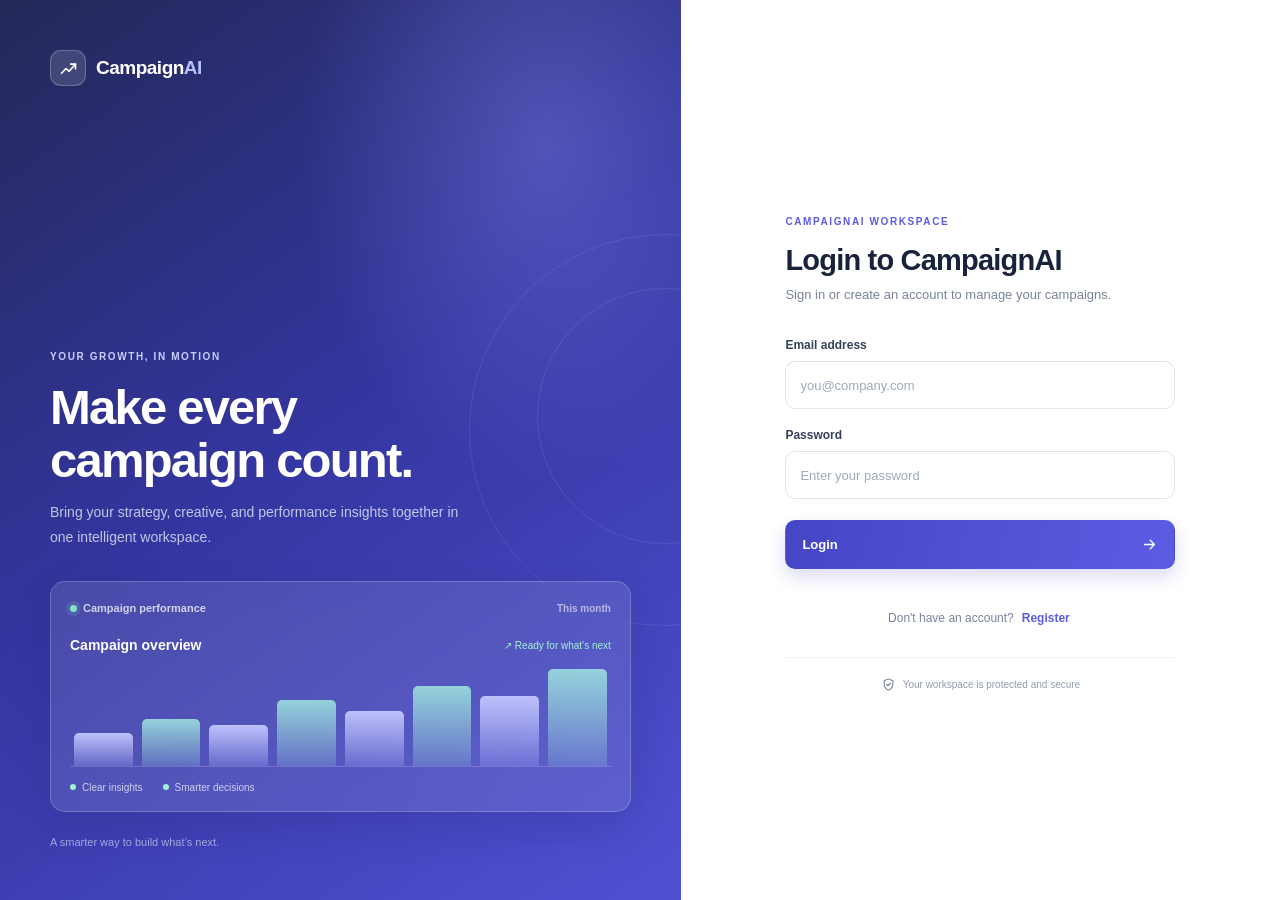
==== commit 7f79c3f3: "modified the project" ====
--- a/frontend/index.html
+++ b/frontend/index.html
@@ -6,7 +6,7 @@
     <meta charset="UTF-8">
     <meta name="viewport" content="width=device-width, initial-scale=1.0">
     <title>CampaignAI | Dashboard</title>
-    <link rel="stylesheet" href="style.css">
+    <link rel="stylesheet" href="style.css?v=admin-user-delete-1">
 </head>
 
 <body>
@@ -409,6 +409,17 @@
 
                     <button type="button" id="uploadPdfBtn">Upload PDF</button>
                     <p id="uploadStatus"></p>
+
+                    <label for="pdfDocumentSelect">Use PDF for answers</label>
+                    <div class="pdf-selector-row">
+                        <select id="pdfDocumentSelect">
+                            <option value="">All uploaded PDFs</option>
+                        </select>
+                        <button type="button" id="deletePdfBtn" class="delete-pdf-btn" hidden>
+                            Delete
+                        </button>
+                    </div>
+                    <p id="documentStatus" role="status"></p>
                 </div>
 
                 <!-- Chat Messages -->
@@ -500,7 +511,7 @@
                                 <th>Email</th>
                                 <th>Current Role</th>
                                 <th>Change Role</th>
-                                <th>Action</th>
+                                <th>Actions</th>
                             </tr>
                         </thead>
 
@@ -561,7 +572,7 @@
         </svg>
     </button>
 
-    <script src="script.js"></script>
+    <script src="script.js?v=admin-user-delete-1"></script>
 
 </body>
 </html>
--- a/frontend/style.css
+++ b/frontend/style.css
@@ -1494,11 +1494,11 @@
     position: fixed;
     z-index: 20;
     right: 24px;
-    bottom: 98px;
+    bottom: 16px;
     display: flex;
     width: min(520px, calc(100vw - 36px));
     max-width: calc(100vw - 32px);
-    height: min(760px, calc(100dvh - 120px));
+    height: min(900px, calc(100dvh - 32px));
     min-height: 360px;
     flex-direction: column;
     gap: 0;
@@ -1636,6 +1636,66 @@
 }
 
 #assistant #uploadStatus {
+    margin: 5px 0 0;
+    font-size: 11px;
+}
+
+#assistant .pdf-upload-area label {
+    display: block;
+    margin-top: 10px;
+    color: var(--ink);
+    font-size: 11px;
+    font-weight: 600;
+}
+
+#assistant .pdf-selector-row {
+    display: flex;
+    align-items: center;
+    gap: 8px;
+    margin-top: 5px;
+}
+
+#assistant .pdf-upload-area select {
+    width: 0;
+    min-width: 0;
+    flex: 1 1 auto;
+    min-height: 36px;
+    padding: 7px 10px;
+    border: 1px solid #dfe4ee;
+    border-radius: 8px;
+    background: #fff;
+    color: var(--ink);
+    font: inherit;
+    font-size: 11px;
+}
+
+#assistant #deletePdfBtn {
+    min-height: 26px;
+    justify-self: end;
+    padding: 3px 7px;
+    border: 1px solid #f3d0ce;
+    border-radius: 7px;
+    background: #fff0f0;
+    color: #b42318;
+    font-size: 9px;
+    font-weight: 650;
+    transition: background-color 150ms ease, border-color 150ms ease;
+}
+
+#assistant #deletePdfBtn:hover {
+    border-color: #eab5b2;
+    background: #ffe0df;
+}
+
+#assistant #deletePdfBtn:disabled {
+    opacity: 0.65;
+}
+
+#assistant #deletePdfBtn[hidden] {
+    display: none;
+}
+
+#assistant #documentStatus {
     margin: 5px 0 0;
     font-size: 11px;
 }
@@ -1699,6 +1759,10 @@
     transition: transform 180ms ease, background-color 180ms ease, box-shadow 180ms ease;
 }
 
+.assistant-toggle-btn[aria-expanded="true"] {
+    z-index: 19;
+}
+
 .assistant-toggle-btn:hover {
     transform: translateY(-2px);
     background: var(--brand-dark);
@@ -1739,10 +1803,10 @@
 @media (max-width: 560px) {
     #assistant.assistant-panel:not(.hidden) {
         right: 10px;
-        bottom: 82px;
+        bottom: 78px;
         width: calc(100vw - 20px);
         max-width: calc(100vw - 20px);
-        height: min(700px, calc(100dvh - 98px));
+        height: min(820px, calc(100dvh - 90px));
         min-height: 300px;
         padding: 0;
         flex-direction: column;
@@ -1790,10 +1854,11 @@
 /* Premium authentication screen */
 #authScreen.auth-screen {
     display: flex;
+    width: 100%;
     min-height: 100vh;
-    align-items: center;
-    justify-content: center;
-    padding: clamp(18px, 4vw, 56px);
+    align-items: stretch;
+    justify-content: stretch;
+    padding: 0;
     overflow: auto;
     background:
         radial-gradient(ellipse at 12% 12%, rgba(119, 120, 237, 0.11), transparent 34%),
@@ -1803,14 +1868,14 @@
 
 .auth-layout {
     display: grid;
-    width: min(1120px, 100%);
-    min-height: min(690px, calc(100vh - 64px));
+    width: 100%;
+    min-height: 100vh;
     grid-template-columns: minmax(0, 1fr) minmax(400px, 0.88fr);
     overflow: hidden;
-    border: 1px solid rgba(226, 231, 242, 0.9);
-    border-radius: 24px;
+    border: 0;
+    border-radius: 0;
     background: #fff;
-    box-shadow: 0 28px 80px rgba(32, 42, 75, 0.15), 0 3px 12px rgba(32, 42, 75, 0.04);
+    box-shadow: none;
 }
 
 .auth-showcase {
@@ -2212,11 +2277,11 @@
 
 @media (max-width: 800px) {
     #authScreen.auth-screen {
-        padding: 20px;
+        align-items: stretch;
     }
 
     .auth-layout {
-        width: min(560px, 100%);
+        width: 100%;
         min-height: 0;
         grid-template-columns: minmax(0, 1fr);
     }
@@ -2252,11 +2317,10 @@
 @media (max-width: 480px) {
     #authScreen.auth-screen {
         align-items: flex-start;
-        padding: 12px;
     }
 
     .auth-layout {
-        border-radius: 18px;
+        min-height: 100vh;
     }
 
     .auth-showcase {
@@ -2454,6 +2518,26 @@
     transition: border-color 150ms ease, box-shadow 150ms ease;
 }
 
+.user-management-table td:last-child {
+    white-space: nowrap;
+}
+
+.user-management-table .delete-user-btn {
+    min-height: 34px;
+    margin-left: 6px;
+    padding: 7px 10px;
+    border-color: #f3d0ce;
+    background: #fff0f0;
+    box-shadow: none;
+    color: #b42318;
+    font-size: 11px;
+}
+
+.user-management-table .delete-user-btn:hover {
+    border-color: #eab5b2;
+    background: #ffe0df;
+}
+
 .user-role-select:hover:not(:disabled) {
     border-color: #b7bddc;
 }
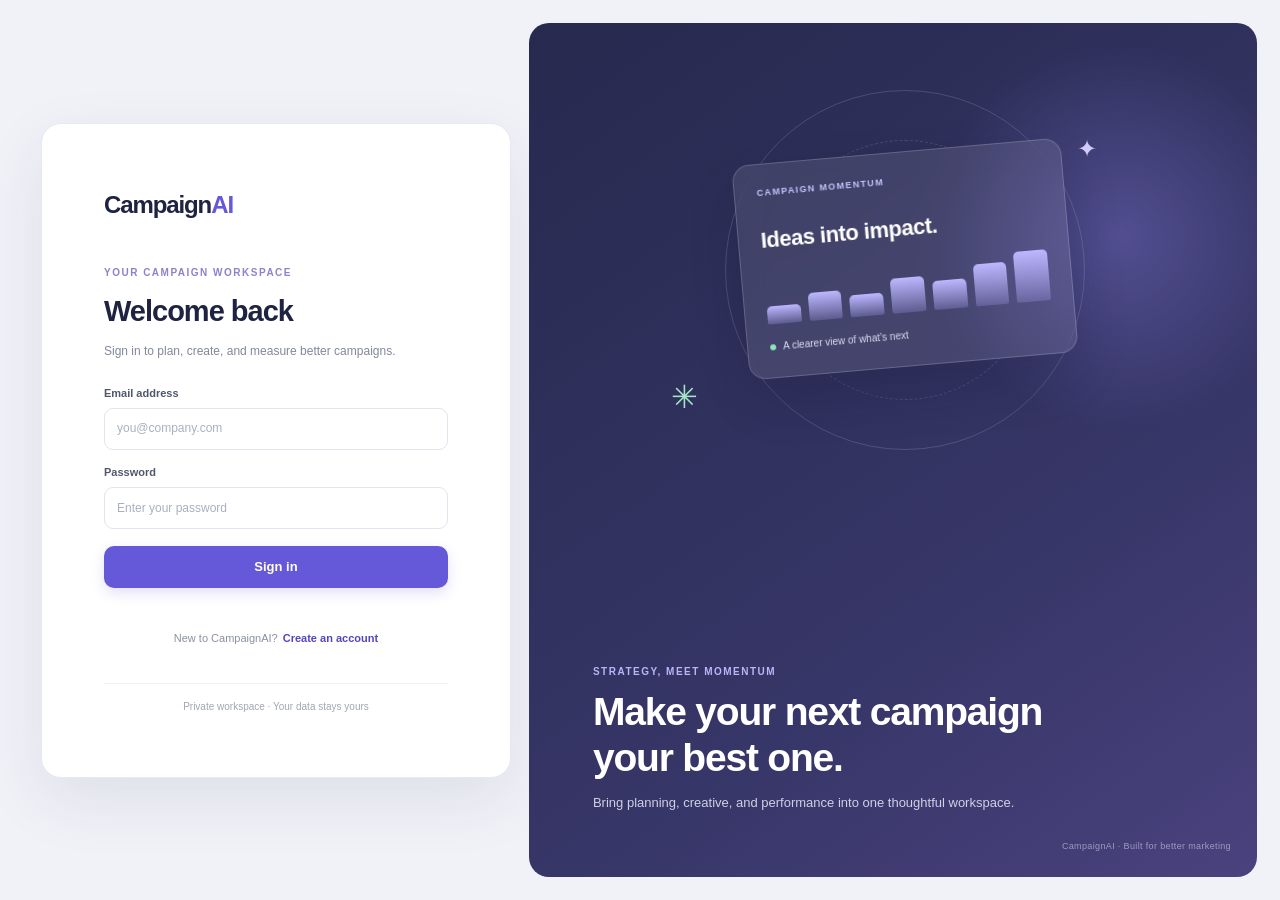
==== commit 889842ba: "modified the ui interface and some orther changes" ====
--- a/frontend/index.html
+++ b/frontend/index.html
@@ -1,578 +1,145 @@
-
 <!DOCTYPE html>
 <html lang="en">
-
 <head>
     <meta charset="UTF-8">
     <meta name="viewport" content="width=device-width, initial-scale=1.0">
-    <title>CampaignAI | Dashboard</title>
-    <link rel="stylesheet" href="style.css?v=admin-user-delete-1">
+    <meta name="theme-color" content="#f5f7fb">
+    <title>Overview | CampaignAI</title>
+    <link rel="stylesheet" href="style.css?v=7">
 </head>
+<body data-page="dashboard">
+    <main id="authScreen" class="auth-screen">
+        <section class="auth-card">
+            <a class="brand auth-brand" href="index.html">
+                <span class="brand-name">Campaign<span>AI</span></span>
+            </a>
+            <p class="eyebrow">YOUR CAMPAIGN WORKSPACE</p>
+            <h1 id="authTitle">Welcome back</h1>
+            <p class="auth-intro">Sign in to plan, create, and measure better campaigns.</p>
+            <form id="authForm" class="auth-form">
+                <label id="usernameGroup" class="form-field hidden">
+                    <span>Your name</span>
+                    <input id="authUsername" type="text" autocomplete="username" placeholder="Name">
+                </label>
+                <label class="form-field">
+                    <span>Email address</span>
+                    <input id="authEmail" type="email" autocomplete="email" placeholder="you@company.com" required>
+                </label>
+                <label class="form-field">
+                    <span>Password</span>
+                    <input id="authPassword" type="password" autocomplete="current-password" placeholder="Enter your password" required>
+                </label>
+                <button id="authSubmitBtn" class="button button-primary auth-submit" type="submit">Sign in</button>
+            </form>
+            <p id="authStatus" class="form-status" role="status" aria-live="polite"></p>
+            <p class="auth-switch">
+                <span id="authSwitchText">New to CampaignAI?</span>
+                <button id="authSwitchBtn" class="text-button" type="button">Create an account</button>
+            </p>
+            <p class="auth-footnote">Private workspace · Your data stays yours</p>
+        </section>
+        <aside class="auth-aside">
+            <div class="auth-aside-art" aria-hidden="true">
+                <span class="art-orbit orbit-one"></span>
+                <span class="art-orbit orbit-two"></span>
+                <span class="art-spark spark-one">✦</span>
+                <span class="art-spark spark-two">✳</span>
+                <div class="art-card">
+                    <span class="art-card-label">CAMPAIGN MOMENTUM</span>
+                    <strong>Ideas into impact.</strong>
+                    <div class="art-bars"><i></i><i></i><i></i><i></i><i></i><i></i><i></i></div>
+                    <span class="art-card-note"><b></b> A clearer view of what’s next</span>
+                </div>
+            </div>
+            <div class="auth-aside-copy">
+                <p class="eyebrow">STRATEGY, MEET MOMENTUM</p>
+                <h2>Make your next campaign your best one.</h2>
+                <p>Bring planning, creative, and performance into one thoughtful workspace.</p>
+            </div>
+            <span class="auth-aside-caption">CampaignAI · Built for better marketing</span>
+        </aside>
+    </main>
 
-<body>
-
-    <!-- Authentication Screen -->
-    <main id="authScreen" class="auth-screen">
-        <div class="auth-layout">
-            <section class="auth-showcase" aria-label="CampaignAI platform overview">
-                <a class="auth-brand" href="#" aria-label="CampaignAI home">
-                    <span class="auth-brand-mark" aria-hidden="true">
-                        <svg viewBox="0 0 24 24"><path d="M4 17.5 9.2 12l3.5 3.2L20 7"></path><path d="M14.5 7H20v5.5"></path></svg>
-                    </span>
-                    <span>Campaign<span>AI</span></span>
-                </a>
-
-                <div class="auth-showcase-copy">
-                    <span class="auth-overline">YOUR GROWTH, IN MOTION</span>
-                    <h1>Make every campaign count.</h1>
-                    <p>Bring your strategy, creative, and performance insights together in one intelligent workspace.</p>
+    <div id="appContainer" class="app-container" style="display:none">
+        <header id="siteHeader" class="site-header"></header>
+        <main class="main-content">
+            <section class="page-heading">
+                <div>
+                    <p class="eyebrow">MONDAY, YOUR WAY</p>
+                    <h1>Good work starts with a clear view.</h1>
+                    <p class="page-description">Here’s how your campaigns are moving today.</p>
                 </div>
-
-                <div class="auth-preview" aria-hidden="true">
-                    <div class="auth-preview-top">
-                        <span class="auth-preview-dot"></span>
-                        <span>Campaign performance</span>
-                        <span class="auth-preview-period">This month</span>
-                    </div>
-                    <div class="auth-preview-metric">
-                        <strong>Campaign overview</strong>
-                        <span>↗ Ready for what’s next</span>
-                    </div>
-                    <div class="auth-preview-chart">
-                        <span></span><span></span><span></span><span></span>
-                        <span></span><span></span><span></span><span></span>
-                    </div>
-                    <div class="auth-preview-footer">
-                        <span><i></i> Clear insights</span>
-                        <span><i></i> Smarter decisions</span>
-                    </div>
-                </div>
-
-                <p class="auth-showcase-footer">A smarter way to build what’s next.</p>
+                <a class="button button-primary" href="campaigns.html">＋ New campaign</a>
             </section>
 
-            <section class="auth-card" aria-labelledby="authTitle">
-                <div class="auth-card-content">
-                    <div class="auth-card-heading">
-                        <span class="auth-card-eyebrow">CAMPAIGNAI WORKSPACE</span>
-                        <h2 id="authTitle">Login to CampaignAI</h2>
-                        <p>Sign in or create an account to manage your campaigns.</p>
-                    </div>
-
-                    <form id="authForm" class="auth-form">
-                        <div id="usernameGroup" class="auth-field">
-                            <label for="authUsername">Username</label>
-                            <input id="authUsername" type="text" placeholder="Your name" autocomplete="username">
-                        </div>
-
-                        <div class="auth-field">
-                            <label for="authEmail">Email address</label>
-                            <input id="authEmail" type="email" placeholder="you@company.com" autocomplete="email" required>
-                        </div>
-
-                        <div class="auth-field">
-                            <label for="authPassword">Password</label>
-                            <input id="authPassword" type="password" placeholder="Enter your password" autocomplete="current-password" required>
-                        </div>
-
-                        <button id="authSubmitBtn" class="auth-submit-btn" type="submit">
-                            <span>Login</span>
-                            <svg aria-hidden="true" viewBox="0 0 24 24"><path d="M5 12h14M13 6l6 6-6 6"></path></svg>
-                        </button>
-                    </form>
-
-                    <p id="authStatus" class="auth-status" role="status" aria-live="polite"></p>
-
-                    <p class="auth-switch">
-                        <span id="authSwitchText">Don't have an account?</span>
-                        <button type="button" id="authSwitchBtn">Register</button>
-                    </p>
-
-                    <div class="auth-trust-note">
-                        <svg aria-hidden="true" viewBox="0 0 24 24"><path d="M12 3 5 6v5c0 4.5 2.8 8 7 10 4.2-2 7-5.5 7-10V6z"></path><path d="m9 12 2 2 4-4"></path></svg>
-                        <span>Your workspace is protected and secure</span>
-                    </div>
+            <section class="welcome-panel">
+                <div class="welcome-copy">
+                    <span class="welcome-tag"><span class="sparkle">✦</span> YOUR CREATIVE COMMAND CENTER</span>
+                    <h2>Build with intention.<br><em>Grow with insight.</em></h2>
+                    <p>Bring your next idea to life with AI-assisted planning and a sharper view of performance.</p>
+                    <a class="button button-light" href="generator.html">Explore AI Studio <span aria-hidden="true">→</span></a>
                 </div>
-            </section>
-        </div>
-    </main>
-
-    <div class="app-container" id="appContainer" style="display:none;">
-
-        <!-- Sidebar -->
-        <aside class="sidebar">
-            <div class="logo">
-                <h2>Campaign<span>AI</span></h2>
-            </div>
-
-            <nav>
-                <a href="#dashboard" class="nav-link active">
-                    <svg aria-hidden="true" viewBox="0 0 24 24"><rect x="3" y="3" width="8" height="8" rx="2"></rect><rect x="13" y="3" width="8" height="5" rx="2"></rect><rect x="13" y="10" width="8" height="11" rx="2"></rect><rect x="3" y="13" width="8" height="8" rx="2"></rect></svg>
-                    <span>Dashboard</span>
-                </a>
-
-                <a href="#campaigns" class="nav-link">
-                    <svg aria-hidden="true" viewBox="0 0 24 24"><path d="M4 5.5A2.5 2.5 0 0 1 6.5 3H20v15H6.5A2.5 2.5 0 0 0 4 20.5z"></path><path d="M4 5.5v15M8 7h8M8 11h7"></path></svg>
-                    <span>Campaigns</span>
-                </a>
-
-                <a href="#generator" class="nav-link">
-                    <svg aria-hidden="true" viewBox="0 0 24 24"><path d="m12 3 1.7 5.3L19 10l-5.3 1.7L12 17l-1.7-5.3L5 10l5.3-1.7z"></path><path d="m19 15 .9 2.1L22 18l-2.1.9L19 21l-.9-2.1L16 18l2.1-.9z"></path></svg>
-                    <span>AI Generator</span>
-                </a>
-
-                <a href="#assistant" class="nav-link">
-                    <svg aria-hidden="true" viewBox="0 0 24 24"><path d="M20 11.5a7.5 7.5 0 0 1-7.5 7.5H6l-3 2v-6.5A7.5 7.5 0 1 1 20 11.5Z"></path><path d="M8 11h.01M12 11h.01M16 11h.01"></path></svg>
-                    <span>AI Assistant</span>
-                </a>
-
-                <a href="#analytics" class="nav-link">
-                    <svg aria-hidden="true" viewBox="0 0 24 24"><path d="M4 19V5M4 19h17"></path><path d="m7 15 4-4 3 2 6-7"></path></svg>
-                    <span>Analytics</span>
-                </a>
-
-                <!-- Admin-only navigation -->
-                <a href="#userManagement" id="adminUsersNav" class="nav-link hidden">
-                    <svg aria-hidden="true" viewBox="0 0 24 24">
-                        <path d="M16 21v-2a4 4 0 0 0-4-4H8a4 4 0 0 0-4 4v2"></path>
-                        <circle cx="10" cy="7" r="4"></circle>
-                        <path d="M20 8v6M23 11h-6"></path>
-                    </svg>
-                    <span>User Management</span>
-                </a>
-
-                <a href="#settings" class="nav-link">
-                    <svg aria-hidden="true" viewBox="0 0 24 24"><circle cx="12" cy="12" r="3"></circle><path d="m19.4 15 .1.1 1.2.9-1.2 2.1-1.4-.5a8 8 0 0 1-1.7 1l-.2 1.5h-2.4l-.3-1.5a8 8 0 0 1-1.8-1l-1.4.5-1.2-2.1 1.2-.9a7 7 0 0 1 0-2l-1.2-.9 1.2-2.1 1.4.5a8 8 0 0 1 1.8-1l.3-1.5h2.4l.2 1.5a8 8 0 0 1 1.7 1l1.4-.5 1.2 2.1-1.2.9a7 7 0 0 1 0 2Z" transform="translate(-1 -1)"></path></svg>
-                    <span>Settings</span>
-                </a>
-            </nav>
-
-            <div class="sidebar-footer">
-                <p>AI Campaign Platform</p>
-                <small>Version 1.0</small>
-            </div>
-        </aside>
-
-        <!-- Main Content -->
-        <main class="main-content" id="dashboard">
-
-            <!-- Header -->
-            <header class="topbar">
-                <div>
-                    <h1>Dashboard</h1>
-                    <p>Welcome to your campaign management platform.</p>
-                </div>
-
-                <div class="profile">
-                    <div class="avatar" id="profileAvatar">U</div>
-                    <div class="profile-copy">
-                        <span id="profileName">User</span>
-                        <small id="profileRole">User</small>
-                    </div>
-                    <button type="button" id="logoutBtn">Logout</button>
-                </div>
-            </header>
-
-            <!-- Statistics -->
-            <section class="stats-container">
-                <div class="stat-card">
-                    <p>Total Campaigns</p>
-                    <h2 id="totalCampaigns">0</h2>
-                    <span>All campaigns</span>
-                </div>
-
-                <div class="stat-card">
-                    <p>Active Campaigns</p>
-                    <h2 id="activeCampaigns">0</h2>
-                    <span>Currently active</span>
-                </div>
-
-                <div class="stat-card">
-                    <p>Total Budget</p>
-                    <h2 id="totalBudget">₹0</h2>
-                    <span>Combined campaign budget</span>
-                </div>
-
-                <div class="stat-card">
-                    <p>AI Assistant</p>
-                    <h2>Online</h2>
-                    <span>Llama 3.2 local model</span>
+                <div class="welcome-visual" aria-hidden="true">
+                    <div class="visual-ring ring-a"></div>
+                    <div class="visual-ring ring-b"></div>
+                    <div class="visual-core"><span>✦</span></div>
+                    <div class="visual-note note-top"><span class="note-dot"></span> Strategy in motion</div>
+                    <div class="visual-note note-bottom"><span>↗</span> Better decisions, faster</div>
                 </div>
             </section>
 
-            <!-- Campaigns -->
-            <section class="content-card" id="campaigns">
-
-                <div class="section-header">
-                    <div>
-                        <h2>Campaign Management</h2>
-                        <p>Create and manage your campaigns.</p>
-                    </div>
-
-                    <button id="addCampaignBtn">
-                        <svg aria-hidden="true" viewBox="0 0 24 24"><path d="M12 5v14M5 12h14"></path></svg>
-                        Create Campaign
-                    </button>
-                </div>
-
-                <!-- Campaign Form -->
-                <div id="campaignForm" class="campaign-form hidden">
-                    <h3>Create New Campaign</h3>
-
-                    <input type="text" id="campaignName" placeholder="Campaign Name">
-
-                    <textarea id="campaignDescription" placeholder="Campaign Description"></textarea>
-
-                    <input type="text" id="targetAudience" placeholder="Target Audience">
-
-                    <input type="number" id="campaignBudget" placeholder="Campaign Budget" min="0">
-
-                    <div class="form-buttons">
-                        <button id="saveCampaignBtn">Save Campaign</button>
-                        <button id="cancelCampaignBtn" class="secondary-btn">Cancel</button>
-                    </div>
-                </div>
-
-                <!-- Edit Campaign Form -->
-                <form id="editCampaignForm" class="campaign-form edit-campaign-form hidden">
-                    <div class="edit-form-heading">
-                        <div>
-                            <h3>Edit Campaign</h3>
-                            <p>Update one or more details. Unchanged values will be kept.</p>
-                        </div>
-                    </div>
-
-                    <div class="edit-form-fields">
-                        <div class="edit-input-group">
-                            <label for="editCampaignName">Campaign name</label>
-                            <input type="text" id="editCampaignName" required>
-                        </div>
-
-                        <div class="edit-input-group">
-                            <label for="editTargetAudience">Target audience</label>
-                            <input type="text" id="editTargetAudience">
-                        </div>
-
-                        <div class="edit-input-group edit-description-group">
-                            <label for="editCampaignDescription">Description</label>
-                            <textarea id="editCampaignDescription"></textarea>
-                        </div>
-
-                        <div class="edit-input-group">
-                            <label for="editCampaignBudget">Budget (₹)</label>
-                            <input type="number" id="editCampaignBudget" min="0" step="any" required>
-                        </div>
-                    </div>
-
-                    <p id="editCampaignStatus" role="status" aria-live="polite"></p>
-
-                    <div class="form-buttons">
-                        <button type="submit" id="saveEditedCampaignBtn">Save Changes</button>
-                        <button type="button" id="cancelEditCampaignBtn" class="secondary-btn">Cancel</button>
-                    </div>
-                </form>
-
-                <!-- Campaign Search and Filter -->
-                <div class="campaign-filters">
-                    <input type="text" id="campaignSearch" placeholder="Search campaigns by name...">
-
-                    <select id="campaignStatusFilter">
-                        <option value="all">All Campaigns</option>
-                        <option value="Draft">Draft</option>
-                        <option value="Active">Active</option>
-                        <option value="Completed">Completed</option>
-                    </select>
-                </div>
-
-                <!-- Campaign List -->
-                <div id="campaignList">
-                    <p class="empty-message">Loading campaigns...</p>
-                </div>
-
+            <section class="stats-grid" aria-label="Campaign summary">
+                <article class="stat-card">
+                    <div class="stat-icon icon-lilac" aria-hidden="true">▦</div>
+                    <p>Total campaigns</p>
+                    <strong id="totalCampaigns">0</strong>
+                    <span class="stat-footnote">Across your workspace</span>
+                </article>
+                <article class="stat-card">
+                    <div class="stat-icon icon-mint" aria-hidden="true">↗</div>
+                    <p>Active campaigns</p>
+                    <strong id="activeCampaigns">0</strong>
+                    <span class="stat-footnote">Currently in market</span>
+                </article>
+                <article class="stat-card">
+                    <div class="stat-icon icon-peach" aria-hidden="true">₹</div>
+                    <p>Total planned budget</p>
+                    <strong id="totalBudget">₹0</strong>
+                    <span class="stat-footnote">Combined campaign spend</span>
+                </article>
+                <article class="stat-card stat-card-accent">
+                    <div class="stat-icon icon-blue" aria-hidden="true">✦</div>
+                    <p>Creative potential</p>
+                    <strong>Unlimited</strong>
+                    <span class="stat-footnote">Your next idea is one prompt away</span>
+                </article>
             </section>
 
-            <!-- AI Campaign Generator -->
-            <section class="content-card" id="generator">
-
-                <div class="section-header">
-                    <div>
-                        <h2>AI Campaign Generator</h2>
-                        <p>Generate marketing campaigns using your local Llama 3.2 AI model.</p>
+            <section class="dashboard-grid">
+                <article class="panel-card recent-panel">
+                    <div class="section-heading">
+                        <div>
+                            <p class="eyebrow">IN YOUR WORKSPACE</p>
+                            <h2>Recent campaigns</h2>
+                        </div>
+                        <a class="text-link" href="campaigns.html">View all <span aria-hidden="true">→</span></a>
                     </div>
-                </div>
-
-                <div class="campaign-generator-form">
-                    <div class="generator-input-group">
-                        <label for="generatorProduct">Product or Service</label>
-                        <input type="text" id="generatorProduct" placeholder="Example: Running Shoes">
+                    <div id="campaignList" class="campaign-list">
+                        <p class="empty-message">Loading campaigns…</p>
                     </div>
-
-                    <div class="generator-input-group">
-                        <label for="generatorObjective">Campaign Objective</label>
-                        <input type="text" id="generatorObjective" placeholder="Example: Increase sales">
-                    </div>
-
-                    <div class="generator-input-group">
-                        <label for="generatorAudience">Target Audience</label>
-                        <input type="text" id="generatorAudience" placeholder="Example: People aged 18-30">
-                    </div>
-
-                    <div class="generator-input-group">
-                        <label for="generatorBudget">Campaign Budget (₹)</label>
-                        <input type="number" id="generatorBudget" placeholder="Example: 20000" min="0">
-                    </div>
-
-                    <div class="generator-input-group">
-                        <label for="generatorPlatform">Marketing Platform</label>
-                        <select id="generatorPlatform">
-                            <option value="">Select Platform</option>
-                            <option value="Instagram">Instagram</option>
-                            <option value="Facebook">Facebook</option>
-                            <option value="Google Ads">Google Ads</option>
-                            <option value="YouTube">YouTube</option>
-                            <option value="LinkedIn">LinkedIn</option>
-                            <option value="Email Marketing">Email Marketing</option>
-                        </select>
-                    </div>
-
-                    <button type="button" id="generateCampaignBtn">Generate AI Campaign</button>
-                    <p id="generatorStatus"></p>
-                </div>
-
-                <!-- Generated Campaign Result -->
-                <div id="generatedCampaignResult" class="generated-campaign-result hidden">
-                    <h3>Generated Campaign</h3>
-
-                    <div class="generated-result-item">
-                        <h4>Campaign Name</h4>
-                        <p id="generatedCampaignName"></p>
-                    </div>
-
-                    <div class="generated-result-item">
-                        <h4>Marketing Strategy</h4>
-                        <p id="generatedStrategy"></p>
-                    </div>
-
-                    <div class="generated-result-item">
-                        <h4>Advertisement Headline</h4>
-                        <p id="generatedHeadline"></p>
-                    </div>
-
-                    <div class="generated-result-item">
-                        <h4>Advertisement Description</h4>
-                        <p id="generatedDescription"></p>
-                    </div>
-
-                    <div class="generated-result-item">
-                        <h4>Target Audience</h4>
-                        <p id="generatedTargetAudience"></p>
-                    </div>
-
-                    <div class="generated-result-item">
-                        <h4>Call to Action</h4>
-                        <p id="generatedCTA"></p>
-                    </div>
-
-                    <button id="saveGeneratedCampaignBtn" type="button">Save Generated Campaign</button>
-                    <p id="saveCampaignStatus"></p>
-                </div>
-
+                </article>
+                <aside class="panel-card studio-promo">
+                    <span class="promo-icon" aria-hidden="true">✦</span>
+                    <p class="eyebrow">A LITTLE CREATIVE SPARK</p>
+                    <h2>Turn a blank page into a bold plan.</h2>
+                    <p>Give the AI Studio a product, an audience, and an objective. Start with a solid first draft.</p>
+                    <a class="text-link" href="generator.html">Create with AI <span aria-hidden="true">→</span></a>
+                    <div class="promo-decoration" aria-hidden="true">✳</div>
+                </aside>
             </section>
-
-            <!-- AI Assistant -->
-            <section class="content-card assistant-panel hidden" id="assistant"
-                role="dialog" aria-labelledby="assistantTitle" aria-modal="false">
-
-                <div id="assistantResizeHandle" class="assistant-resize-handle"
-                    role="separator" aria-orientation="vertical" aria-label="Resize chat width"
-                    aria-valuemin="360" aria-valuemax="1100" aria-valuenow="520"
-                    tabindex="0" title="Drag to resize"></div>
-
-                <div class="section-header">
-                    <div>
-                        <h2 id="assistantTitle">AI Marketing Assistant</h2>
-                        <p>Generate marketing ideas using Llama 3.2.</p>
-                    </div>
-
-                    <button type="button" id="closeAssistantBtn" class="assistant-close-btn"
-                        aria-label="Close AI assistant" title="Close assistant">
-                        <svg aria-hidden="true" viewBox="0 0 24 24"><path d="m6 6 12 12M18 6 6 18"></path></svg>
-                    </button>
-                </div>
-
-                <!-- PDF Upload -->
-                <div class="pdf-upload-area">
-                    <h3>Upload PDF Knowledge</h3>
-                    <p>Upload a PDF document so your AI assistant can answer questions using its content.</p>
-
-                    <input type="file" id="pdfFile" accept=".pdf,application/pdf">
-
-                    <button type="button" id="uploadPdfBtn">Upload PDF</button>
-                    <p id="uploadStatus"></p>
-
-                    <label for="pdfDocumentSelect">Use PDF for answers</label>
-                    <div class="pdf-selector-row">
-                        <select id="pdfDocumentSelect">
-                            <option value="">All uploaded PDFs</option>
-                        </select>
-                        <button type="button" id="deletePdfBtn" class="delete-pdf-btn" hidden>
-                            Delete
-                        </button>
-                    </div>
-                    <p id="documentStatus" role="status"></p>
-                </div>
-
-                <!-- Chat Messages -->
-                <div id="chatBox" class="chat-box">
-                    <div class="bot-message">
-                        Hello! I'm your AI marketing assistant.
-                        Tell me what type of campaign you want to create.
-                    </div>
-                </div>
-
-                <!-- Chat Input -->
-                <div class="chat-input-area">
-                    <input type="text" id="userMessage" placeholder="Ask me to create a marketing campaign...">
-                    <button id="sendBtn">Send</button>
-                </div>
-
-            </section>
-
-            <!-- Analytics -->
-            <section class="content-card" id="analytics">
-
-                <div class="section-header">
-                    <div>
-                        <h2>Campaign Analytics</h2>
-                        <p>Insights calculated from your saved campaigns.</p>
-                    </div>
-
-                    <button id="refreshAnalyticsBtn" class="secondary-btn">Refresh Analytics</button>
-                </div>
-
-                <div class="analytics-grid">
-                    <div class="analytics-card">
-                        <p>Total Campaigns</p>
-                        <h2 id="analyticsTotal">0</h2>
-                    </div>
-
-                    <div class="analytics-card">
-                        <p>Active Campaigns</p>
-                        <h2 id="analyticsActive">0</h2>
-                    </div>
-
-                    <div class="analytics-card">
-                        <p>Draft Campaigns</p>
-                        <h2 id="analyticsDraft">0</h2>
-                    </div>
-
-                    <div class="analytics-card">
-                        <p>Average Budget</p>
-                        <h2 id="averageBudget">₹0</h2>
-                    </div>
-                </div>
-
-                <div class="chart-container">
-                    <h3>Campaign Budget Distribution</h3>
-                    <div id="budgetChart">
-                        <p class="empty-message">Analytics will appear here.</p>
-                    </div>
-                </div>
-
-                <div class="chart-container">
-                    <h3>Campaign Status</h3>
-                    <div id="statusChart"></div>
-                </div>
-
-            </section>
-
-            <!-- ADMIN-ONLY USER MANAGEMENT -->
-            <section class="content-card hidden" id="userManagement">
-
-                <div class="section-header">
-                    <div>
-                        <h2>User Management</h2>
-                        <p>View registered users and manage their access roles.</p>
-                    </div>
-
-                    <button type="button" id="refreshUsersBtn" class="secondary-btn">
-                        Refresh Users
-                    </button>
-                </div>
-
-                <p id="userManagementStatus" role="status" aria-live="polite"></p>
-
-                <div class="table-responsive">
-                    <table class="user-management-table">
-                        <thead>
-                            <tr>
-                                <th>ID</th>
-                                <th>Username</th>
-                                <th>Email</th>
-                                <th>Current Role</th>
-                                <th>Change Role</th>
-                                <th>Actions</th>
-                            </tr>
-                        </thead>
-
-                        <tbody id="usersTableBody">
-                            <tr>
-                                <td colspan="6">Click Refresh Users to load registered users.</td>
-                            </tr>
-                        </tbody>
-                    </table>
-                </div>
-
-            </section>
-
-            <!-- Settings -->
-            <section class="content-card" id="settings">
-                <h2>Settings</h2>
-
-                <div class="settings-item">
-                    <div>
-                        <h3>AI Model</h3>
-                        <p>Local Ollama model: Llama 3.2</p>
-                    </div>
-                    <span class="status-label">Configured</span>
-                </div>
-
-                <div class="settings-item">
-                    <div>
-                        <h3>Backend API</h3>
-                        <p>FastAPI running on port 8000</p>
-                    </div>
-                    <span class="status-label">Configured</span>
-                </div>
-
-                <div class="settings-item">
-                    <div>
-                        <h3>Database</h3>
-                        <p>PostgreSQL campaign storage</p>
-                    </div>
-                    <span class="status-label">Configured</span>
-                </div>
-            </section>
-
+            <footer class="page-footer"><span>CampaignAI</span><span>Thoughtful campaigns. Measurable growth.</span></footer>
         </main>
     </div>
-
-    <!-- AI Assistant Floating Button -->
-    <button type="button" id="assistantToggleBtn" class="assistant-toggle-btn"
-        aria-controls="assistant" aria-expanded="false" aria-label="Open AI assistant"
-        title="Chat with AI assistant">
-
-        <svg class="assistant-chat-icon" aria-hidden="true" viewBox="0 0 24 24">
-            <path d="M20 11.5a7.5 7.5 0 0 1-7.5 7.5H6l-3 2v-6.5A7.5 7.5 0 1 1 20 11.5Z"></path>
-            <path d="M8 11h.01M12 11h.01M16 11h.01"></path>
-        </svg>
-
-        <svg class="assistant-close-icon" aria-hidden="true" viewBox="0 0 24 24">
-            <path d="m6 6 12 12M18 6 6 18"></path>
-        </svg>
-    </button>
-
-    <script src="script.js?v=admin-user-delete-1"></script>
-
+    <script src="script.js?v=4"></script>
 </body>
 </html>
--- a/frontend/style.css
+++ b/frontend/style.css
@@ -1,1480 +1,2123 @@
+:root {
+    color-scheme: light;
+    --ink: #1d2340;
+    --muted: #788097;
+    --line: #e7e9f1;
+    --paper: #fff;
+    --canvas: #f5f6fa;
+    --brand: #6558d9;
+    --brand-dark: #5145c4;
+    --brand-soft: #f0efff;
+    --mint: #dff4e9;
+    --shadow: 0 14px 40px rgba(32, 38, 72, 0.06);
+    font-family: Inter, "Segoe UI", Arial, sans-serif;
+}
 
 * {
+    box-sizing: border-box;
+}
+
+html {
+    min-width: 320px;
+    background: var(--canvas);
+    scroll-behavior: smooth;
+}
+
+body {
+    min-width: 320px;
     margin: 0;
+    background: var(--canvas);
+    color: var(--ink);
+    font-size: 15px;
+    line-height: 1.55;
+    -webkit-font-smoothing: antialiased;
+}
+
+button,
+input,
+textarea,
+select {
+    font: inherit;
+}
+
+a {
+    color: inherit;
+}
+
+button,
+a,
+input,
+textarea,
+select {
+    -webkit-tap-highlight-color: transparent;
+}
+
+.hidden {
+    display: none !important;
+}
+
+.app-container {
+    min-height: 100vh;
+}
+
+.site-header {
+    position: sticky;
+    z-index: 20;
+    top: 0;
+    border-bottom: 1px solid rgba(226, 229, 239, 0.88);
+    background: rgba(255, 255, 255, 0.94);
+    backdrop-filter: blur(18px);
+}
+
+.header-inner {
+    display: flex;
+    width: min(100% - 64px, 1320px);
+    min-height: 78px;
+    align-items: center;
+    justify-content: space-between;
+    gap: 25px;
+    margin: 0 auto;
+}
+
+.brand {
+    display: inline-flex;
+    flex: 0 0 auto;
+    align-items: center;
+    text-decoration: none;
+}
+
+.account-card-mark {
+    display: grid;
+    width: 35px;
+    height: 35px;
+    place-items: center;
+    border-radius: 12px;
+    background: linear-gradient(145deg, #8277ef, #5c50cf);
+    box-shadow: 0 6px 14px rgba(91, 80, 207, 0.2);
+    color: #fff;
+    font-size: 17px;
+    font-weight: 800;
+}
+
+.brand-name {
+    color: var(--ink);
+    font-size: 24px;
+    font-weight: 780;
+    letter-spacing: -1.1px;
+}
+
+.brand-name span {
+    color: var(--brand);
+}
+
+.primary-nav {
+    display: flex;
+    align-items: center;
+    justify-content: center;
+    gap: 4px;
+}
+
+.nav-link {
+    padding: 9px 12px;
+    border-radius: 9px;
+    color: #747b91;
+    font-size: 13px;
+    font-weight: 630;
+    text-decoration: none;
+    transition: color 160ms ease, background 160ms ease;
+}
+
+.nav-link:hover {
+    background: #f4f3fc;
+    color: var(--brand-dark);
+}
+
+.nav-link.active {
+    background: var(--brand-soft);
+    color: var(--brand-dark);
+}
+
+.header-account {
+    display: flex;
+    flex: 0 0 auto;
+    align-items: center;
+    gap: 9px;
+}
+
+.header-avatar {
+    display: grid;
+    width: 35px;
+    height: 35px;
+    place-items: center;
+    border: 1px solid #e6e1ff;
+    border-radius: 50%;
+    background: #f1efff;
+    color: var(--brand-dark);
+    font-size: 14px;
+    font-weight: 750;
+}
+
+.header-user {
+    display: grid;
+    gap: 0;
+    max-width: 140px;
+}
+
+.header-user strong {
+    overflow: hidden;
+    color: #3a4059;
+    font-size: 12px;
+    text-overflow: ellipsis;
+    white-space: nowrap;
+}
+
+.header-user small {
+    color: #9298a9;
+    font-size: 11px;
+}
+
+.logout-button,
+.text-button {
+    border: 0;
+    background: transparent;
+    box-shadow: none;
+    color: #737b91;
+    cursor: pointer;
+    font-size: 12px;
+    font-weight: 650;
+}
+
+.logout-button {
+    margin-left: 4px;
+    padding: 8px 10px;
+}
+
+.logout-button:hover,
+.text-button:hover {
+    background: transparent;
+    box-shadow: none;
+    color: var(--brand-dark);
+    transform: none;
+}
+
+.mobile-nav-toggle {
+    display: none;
+    width: 40px;
+    min-height: 38px;
+    padding: 9px;
+    border: 1px solid var(--line);
+    background: #fff;
+    box-shadow: none;
+}
+
+.mobile-nav-toggle span {
+    display: block;
+    width: 18px;
+    height: 2px;
+    margin: 4px auto;
+    border-radius: 2px;
+    background: #565d73;
+}
+
+.main-content {
+    width: min(100% - 64px, 1220px);
+    margin: 0 auto;
+    padding: 42px 0 28px;
+}
+
+.page-heading {
+    display: flex;
+    align-items: flex-end;
+    justify-content: space-between;
+    gap: 24px;
+    margin-bottom: 27px;
+}
+
+.eyebrow {
+    margin: 0 0 9px;
+    color: #8a84cb;
+    font-size: 10px;
+    font-weight: 780;
+    letter-spacing: 0.15em;
+}
+
+.page-heading h1 {
+    margin: 0;
+    color: var(--ink);
+    font-size: clamp(29px, 3vw, 38px);
+    font-weight: 690;
+    letter-spacing: -1.6px;
+    line-height: 1.15;
+}
+
+.page-description {
+    max-width: 620px;
+    margin: 10px 0 0;
+    color: var(--muted);
+    font-size: 14px;
+}
+
+.button {
+    display: inline-flex;
+    min-height: 42px;
+    align-items: center;
+    justify-content: center;
+    gap: 8px;
+    padding: 10px 16px;
+    border: 1px solid transparent;
+    border-radius: 10px;
+    cursor: pointer;
+    font-size: 13px;
+    font-weight: 680;
+    text-decoration: none;
+    transition: background 160ms ease, border-color 160ms ease, box-shadow 160ms ease, transform 160ms ease;
+}
+
+.button:hover {
+    transform: translateY(-1px);
+}
+
+.button:disabled {
+    cursor: not-allowed;
+    opacity: 0.6;
+    transform: none;
+}
+
+.button-primary {
+    background: var(--brand);
+    box-shadow: 0 5px 13px rgba(96, 83, 211, 0.18);
+    color: #fff;
+}
+
+.button-primary:hover {
+    background: var(--brand-dark);
+    box-shadow: 0 8px 18px rgba(96, 83, 211, 0.24);
+}
+
+.button-secondary {
+    border-color: #e3e5ee;
+    background: #fff;
+    color: #555d73;
+}
+
+.button-secondary:hover {
+    border-color: #d5d0fb;
+    background: #faf9ff;
+    color: var(--brand-dark);
+}
+
+.button-light {
+    background: #fff;
+    color: #4c43b6;
+}
+
+.button-light:hover {
+    background: #f4f2ff;
+}
+
+.button-quiet {
+    min-height: 35px;
+    border-color: #eee5e5;
+    background: #fff;
+    box-shadow: none;
+    color: #9c5659;
+}
+
+.button-quiet:hover {
+    background: #fff6f5;
+    box-shadow: none;
+}
+
+.button-wide {
+    width: 100%;
+}
+
+.text-link {
+    color: var(--brand-dark);
+    font-size: 12px;
+    font-weight: 700;
+    text-decoration: none;
+    white-space: nowrap;
+}
+
+.text-link:hover {
+    color: #332aa2;
+}
+
+.welcome-panel {
+    position: relative;
+    display: flex;
+    min-height: 270px;
+    align-items: center;
+    justify-content: space-between;
+    overflow: hidden;
+    margin-bottom: 20px;
+    padding: 34px clamp(28px, 5vw, 58px);
+    border: 1px solid rgba(66, 59, 142, 0.35);
+    border-radius: 20px;
+    background:
+        radial-gradient(circle at 75% 40%, rgba(119, 108, 222, 0.42), transparent 25%),
+        linear-gradient(115deg, #26274a 0%, #33325e 55%, #413b79 100%);
+    color: #fff;
+    box-shadow: 0 18px 42px rgba(44, 43, 91, 0.14);
+}
+
+.welcome-copy {
+    position: relative;
+    z-index: 2;
+    max-width: 540px;
+}
+
+.welcome-tag {
+    display: inline-flex;
+    align-items: center;
+    gap: 8px;
+    margin-bottom: 13px;
+    color: #c9c6ff;
+    font-size: 10px;
+    font-weight: 740;
+    letter-spacing: 0.13em;
+}
+
+.sparkle {
+    color: #b6e8d0;
+    font-size: 16px;
+}
+
+.welcome-copy h2 {
+    margin: 0;
+    font-size: clamp(27px, 3.2vw, 40px);
+    font-weight: 650;
+    letter-spacing: -1.5px;
+    line-height: 1.12;
+}
+
+.welcome-copy h2 em {
+    color: #bdb8ff;
+    font-style: normal;
+}
+
+.welcome-copy > p {
+    max-width: 440px;
+    margin: 12px 0 19px;
+    color: #d3d4e5;
+    font-size: 13px;
+}
+
+.welcome-visual {
+    position: relative;
+    width: 290px;
+    height: 210px;
+    flex: 0 0 290px;
+}
+
+.visual-ring {
+    position: absolute;
+    top: 50%;
+    left: 50%;
+    border: 1px solid rgba(206, 204, 255, 0.2);
+    border-radius: 50%;
+    transform: translate(-50%, -50%);
+}
+
+.ring-a {
+    width: 190px;
+    height: 190px;
+}
+
+.ring-b {
+    width: 136px;
+    height: 136px;
+    border-style: dashed;
+    border-color: rgba(206, 204, 255, 0.35);
+}
+
+.visual-core {
+    position: absolute;
+    top: 50%;
+    left: 50%;
+    display: grid;
+    width: 82px;
+    height: 82px;
+    place-items: center;
+    border: 1px solid rgba(255, 255, 255, 0.3);
+    border-radius: 25px;
+    background: linear-gradient(145deg, #8b81f0, #6358d8);
+    box-shadow: 0 14px 35px rgba(13, 14, 43, 0.34), inset 0 1px rgba(255,255,255,.35);
+    transform: translate(-50%, -50%) rotate(-8deg);
+}
+
+.visual-core span {
+    color: #fff;
+    font-size: 33px;
+}
+
+.visual-note {
+    position: absolute;
+    display: flex;
+    align-items: center;
+    gap: 8px;
+    padding: 9px 12px;
+    border: 1px solid rgba(255,255,255,.15);
+    border-radius: 10px;
+    background: rgba(31, 31, 70, 0.76);
+    box-shadow: 0 8px 22px rgba(16, 17, 47, 0.16);
+    color: #f5f3ff;
+    font-size: 10px;
+    white-space: nowrap;
+}
+
+.note-top {
+    top: 15px;
+    right: -3px;
+}
+
+.note-bottom {
+    bottom: 17px;
+    left: -8px;
+}
+
+.note-bottom span {
+    color: #a7e6c6;
+    font-size: 16px;
+}
+
+.note-dot,
+.model-badge > span,
+.online-indicator::before {
+    width: 7px;
+    height: 7px;
+    border-radius: 50%;
+    background: #8ce2b5;
+}
+
+.stats-grid,
+.analytics-stats {
+    display: grid;
+    grid-template-columns: repeat(4, minmax(0, 1fr));
+    gap: 14px;
+    margin-bottom: 20px;
+}
+
+.stat-card,
+.panel-card {
+    border: 1px solid #e9ebf2;
+    border-radius: 15px;
+    background: var(--paper);
+    box-shadow: var(--shadow);
+}
+
+.stat-card {
+    position: relative;
+    min-height: 143px;
+    overflow: hidden;
+    padding: 18px 19px;
+}
+
+.stat-card > p {
+    margin: 0 0 8px;
+    color: var(--muted);
+    font-size: 12px;
+    font-weight: 600;
+}
+
+.stat-card > strong {
+    display: block;
+    color: var(--ink);
+    font-size: 26px;
+    font-weight: 720;
+    letter-spacing: -0.8px;
+    line-height: 1.15;
+}
+
+.stat-card-accent > strong {
+    font-size: 21px;
+}
+
+.stat-footnote {
+    display: block;
+    margin-top: 8px;
+    color: #9a9fb0;
+    font-size: 11px;
+}
+
+.stat-icon {
+    position: absolute;
+    top: 15px;
+    right: 15px;
+    display: grid;
+    width: 31px;
+    height: 31px;
+    place-items: center;
+    border-radius: 10px;
+    font-size: 15px;
+    font-weight: 750;
+}
+
+.icon-lilac {
+    background: #f0efff;
+    color: #6558d9;
+}
+
+.icon-mint {
+    background: #eaf7ef;
+    color: #248b5d;
+}
+
+.icon-peach {
+    background: #fff3e8;
+    color: #c47b3a;
+}
+
+.icon-blue {
+    background: #edf5ff;
+    color: #5185bc;
+}
+
+.dashboard-grid {
+    display: grid;
+    grid-template-columns: minmax(0, 1.7fr) minmax(250px, 0.8fr);
+    gap: 17px;
+}
+
+.panel-card {
+    padding: 23px;
+}
+
+.section-heading {
+    display: flex;
+    align-items: center;
+    justify-content: space-between;
+    gap: 15px;
+    margin-bottom: 17px;
+}
+
+.section-heading .eyebrow {
+    margin-bottom: 5px;
+}
+
+.section-heading h2,
+.account-card h2,
+.tool-row h2 {
+    margin: 0;
+    color: var(--ink);
+    font-size: 17px;
+    font-weight: 690;
+    letter-spacing: -0.35px;
+}
+
+.subtle-label {
+    color: #9a9fb0;
+    font-size: 11px;
+}
+
+.campaign-list {
+    min-height: 90px;
+}
+
+.campaign-item {
+    display: flex;
+    min-width: 0;
+    align-items: center;
+    justify-content: space-between;
+    gap: 15px;
+    padding: 14px 2px;
+    border-bottom: 1px solid #eef0f5;
+}
+
+.campaign-item:last-child {
+    border-bottom: 0;
+}
+
+.campaign-item h3 {
+    margin: 0 0 3px;
+    color: #343a54;
+    font-size: 13px;
+    font-weight: 680;
+}
+
+.campaign-item p {
+    margin: 0;
+    color: #8990a2;
+    font-size: 11px;
+}
+
+.campaign-actions {
+    display: flex;
+    flex: 0 0 auto;
+    align-items: center;
+    gap: 6px;
+}
+
+.campaign-status,
+.status-label,
+.status-pill {
+    display: inline-flex;
+    align-items: center;
+    padding: 5px 9px;
+    border: 1px solid #dcefe3;
+    border-radius: 999px;
+    background: #f1faf4;
+    color: #31835b;
+    font-size: 10px;
+    font-weight: 680;
+    white-space: nowrap;
+}
+
+.campaign-actions .edit-campaign-btn,
+.campaign-actions .delete-campaign-btn {
+    min-height: 29px;
+    padding: 5px 8px;
+    border: 1px solid #e9e9f4;
+    border-radius: 7px;
+    background: #fff;
+    box-shadow: none;
+    color: #5c58a6;
+    font-size: 11px;
+}
+
+.campaign-actions .delete-campaign-btn {
+    border-color: #f2e3e3;
+    color: #a55a5e;
+}
+
+.campaign-actions .edit-campaign-btn:hover {
+    background: #f5f4ff;
+}
+
+.campaign-actions .delete-campaign-btn:hover {
+    background: #fff6f5;
+}
+
+.studio-promo {
+    position: relative;
+    overflow: hidden;
+    background: linear-gradient(150deg, #fbfaff, #f3f1ff);
+}
+
+.promo-icon {
+    display: grid;
+    width: 35px;
+    height: 35px;
+    place-items: center;
+    margin-bottom: 17px;
+    border-radius: 11px;
+    background: #e7e4ff;
+    color: var(--brand);
+    font-size: 18px;
+}
+
+.studio-promo h2 {
+    position: relative;
+    z-index: 1;
+    max-width: 250px;
+    margin: 0 0 10px;
+    color: #343052;
+    font-size: 19px;
+    font-weight: 690;
+    letter-spacing: -0.6px;
+    line-height: 1.3;
+}
+
+.studio-promo > p:not(.eyebrow) {
+    position: relative;
+    z-index: 1;
+    margin: 0 0 16px;
+    color: #7d7a95;
+    font-size: 12px;
+}
+
+.promo-decoration {
+    position: absolute;
+    right: 12px;
+    bottom: -34px;
+    color: rgba(101, 88, 217, 0.08);
+    font-size: 125px;
+    line-height: 1;
+}
+
+.page-footer {
+    display: flex;
+    justify-content: space-between;
+    gap: 12px;
+    margin-top: 28px;
+    padding: 13px 2px 0;
+    border-top: 1px solid #e8eaf1;
+    color: #9da2b1;
+    font-size: 10px;
+}
+
+.page-footer span:first-child {
+    color: #767d92;
+    font-weight: 720;
+}
+
+.form-panel {
+    margin-bottom: 18px;
+    border-color: #dfdcfb;
+    background: #fff;
+}
+
+.icon-button {
+    display: grid;
+    width: 31px;
+    min-height: 31px;
+    place-items: center;
     padding: 0;
-    box-sizing: border-box;
-}
-
-html {
-    scroll-behavior: smooth;
-    scroll-padding-top: 20px;
-}
-
-body {
-    font-family: Arial, sans-serif;
-    background: #f4f6fb;
-    color: #1e293b;
-}
-
-.app-container {
-    display: flex;
-    min-height: 100vh;
-}
-
-/* Sidebar */
-.sidebar {
-    width: 240px;
-    background: #111827;
+    border: 1px solid var(--line);
+    border-radius: 9px;
+    background: #fff;
+    box-shadow: none;
+    color: #81869a;
+    font-size: 19px;
+}
+
+.icon-button:hover {
+    background: #f6f5ff;
+    color: var(--brand);
+    box-shadow: none;
+    transform: none;
+}
+
+.form-grid {
+    display: grid;
+    grid-template-columns: repeat(2, minmax(0, 1fr));
+    gap: 15px;
+}
+
+.form-stack {
+    display: grid;
+    gap: 15px;
+}
+
+.form-row {
+    display: grid;
+    grid-template-columns: repeat(2, minmax(0, 1fr));
+    gap: 13px;
+}
+
+.field-wide {
+    grid-column: 1 / -1;
+}
+
+.form-field {
+    display: grid;
+    min-width: 0;
+    gap: 6px;
+    color: #50576d;
+    font-size: 11px;
+    font-weight: 680;
+}
+
+.form-field input,
+.form-field textarea,
+.form-field select,
+.campaign-filters select,
+.search-field {
+    width: 100%;
+    min-height: 42px;
+    padding: 10px 12px;
+    border: 1px solid #e2e5ed;
+    border-radius: 9px;
+    outline: none;
+    background: #fff;
+    color: #363d56;
+    font-size: 12px;
+    font-weight: 450;
+    transition: border-color 150ms ease, box-shadow 150ms ease;
+}
+
+.form-field textarea {
+    min-height: 92px;
+    resize: vertical;
+}
+
+.form-field input:focus,
+.form-field textarea:focus,
+.form-field select:focus,
+.campaign-filters select:focus,
+.search-field:focus-within {
+    border-color: #9d95eb;
+    box-shadow: 0 0 0 3px rgba(101, 88, 217, 0.1);
+}
+
+.form-field input::placeholder,
+.form-field textarea::placeholder,
+.search-field input::placeholder {
+    color: #aab0bf;
+}
+
+.form-actions {
+    display: flex;
+    flex-wrap: wrap;
+    gap: 9px;
+    margin-top: 17px;
+}
+
+.form-status {
+    min-height: 17px;
+    margin: 8px 0 0;
+    color: #777e93;
+    font-size: 11px;
+}
+
+.campaign-filters {
+    display: grid;
+    grid-template-columns: minmax(0, 1fr) 190px;
+    gap: 10px;
+    margin-bottom: 10px;
+}
+
+.search-field {
+    display: flex;
+    align-items: center;
+    gap: 9px;
+}
+
+.search-field > span {
+    color: #8780ca;
+    font-size: 19px;
+    line-height: 1;
+}
+
+.search-field input {
+    width: 100%;
+    min-width: 0;
+    border: 0;
+    outline: 0;
+    background: transparent;
+    color: var(--ink);
+    font-size: 12px;
+}
+
+.model-badge,
+.result-badge {
+    display: inline-flex;
+    align-items: center;
+    gap: 7px;
+    padding: 8px 11px;
+    border: 1px solid #e6e9f0;
+    border-radius: 999px;
+    background: #fff;
+    color: #667087;
+    font-size: 11px;
+    font-weight: 620;
+    white-space: nowrap;
+}
+
+.model-badge > span {
+    display: inline-block;
+    width: 6px;
+    height: 6px;
+}
+
+.studio-layout {
+    display: grid;
+    grid-template-columns: minmax(340px, 0.95fr) minmax(0, 1.05fr);
+    align-items: start;
+    gap: 17px;
+}
+
+.studio-form-card {
+    padding: 25px;
+}
+
+.step-number {
+    color: #d6d3ee;
+    font-size: 25px;
+    font-weight: 750;
+    letter-spacing: -1px;
+}
+
+.studio-tip,
+.notice-card,
+.privacy-note {
+    display: flex;
+    align-items: flex-start;
+    gap: 11px;
+    padding: 13px;
+    border: 1px solid #eeeaff;
+    border-radius: 10px;
+    background: #faf9ff;
+    color: #75738e;
+    font-size: 11px;
+}
+
+.studio-tip {
+    margin-top: 17px;
+}
+
+.studio-tip > span,
+.notice-card > span {
+    color: var(--brand);
+    font-size: 16px;
+}
+
+.studio-tip p,
+.notice-card p {
+    margin: 0;
+}
+
+.studio-tip strong,
+.notice-card strong {
+    color: #4e4a77;
+}
+
+.generated-campaign-result,
+.generator-placeholder {
+    min-height: 335px;
+}
+
+.generator-placeholder {
+    display: flex;
+    flex-direction: column;
+    align-items: flex-start;
+    justify-content: center;
+    overflow: hidden;
+    background:
+        radial-gradient(circle at 100% 0, rgba(220, 217, 255, 0.5), transparent 38%),
+        #fff;
+}
+
+.placeholder-icon {
+    display: grid;
+    width: 42px;
+    height: 42px;
+    place-items: center;
+    margin-bottom: 18px;
+    border-radius: 14px;
+    background: #f0efff;
+    color: var(--brand);
+    font-size: 22px;
+}
+
+.generator-placeholder h2 {
+    max-width: 300px;
+    margin: 0;
+    color: #373552;
+    font-size: 23px;
+    letter-spacing: -0.7px;
+    line-height: 1.25;
+}
+
+.generator-placeholder > p:not(.eyebrow) {
+    max-width: 380px;
+    margin: 10px 0 20px;
+    color: #85899b;
+    font-size: 12px;
+}
+
+.placeholder-lines {
+    display: grid;
+    width: 100%;
+    gap: 8px;
+}
+
+.placeholder-lines i {
+    width: 100%;
+    height: 7px;
+    border-radius: 99px;
+    background: #f0f1f6;
+}
+
+.placeholder-lines i:nth-child(2) {
+    width: 82%;
+}
+
+.placeholder-lines i:nth-child(3) {
+    width: 62%;
+}
+
+.result-badge {
+    border-color: #e9e5ff;
+    background: #f7f5ff;
+    color: #7469c7;
+    font-size: 9px;
+    letter-spacing: 0.08em;
+}
+
+.concept-callout {
+    margin: 17px 0;
+    padding: 16px;
+    border-left: 3px solid #8a7ee9;
+    border-radius: 0 10px 10px 0;
+    background: #f8f7ff;
+}
+
+.concept-callout .eyebrow {
+    margin-bottom: 6px;
+}
+
+.concept-callout p,
+.concept-item p {
+    margin: 0;
+    color: #555c73;
+    font-size: 12px;
+    line-height: 1.7;
+    overflow-wrap: anywhere;
+}
+
+.concept-grid {
+    display: grid;
+    grid-template-columns: repeat(2, minmax(0, 1fr));
+    gap: 9px;
+}
+
+.concept-item {
+    min-height: 94px;
+    padding: 12px;
+    border: 1px solid #eceef4;
+    border-radius: 10px;
+    background: #fff;
+}
+
+.concept-item > span {
+    display: block;
+    margin-bottom: 6px;
+    color: #9298aa;
+    font-size: 9px;
+    font-weight: 750;
+    letter-spacing: 0.1em;
+}
+
+.result-footer {
+    display: flex;
+    flex-wrap: wrap;
+    align-items: center;
+    gap: 10px;
+    margin-top: 17px;
+}
+
+.assistant-layout {
+    display: grid;
+    grid-template-columns: minmax(250px, 0.72fr) minmax(0, 1.6fr);
+    align-items: stretch;
+    gap: 17px;
+}
+
+.knowledge-panel {
+    padding: 18px;
+    min-height: 500px;
+}
+
+.knowledge-panel .section-heading {
+    margin-bottom: 13px;
+}
+
+.knowledge-panel .panel-description {
+    margin-bottom: 11px;
+}
+
+.knowledge-panel .file-drop {
+    min-height: 124px;
+    margin-bottom: 9px;
+}
+
+.knowledge-panel .document-picker {
+    margin-top: 14px;
+}
+
+.knowledge-panel .privacy-note {
+    margin-top: 12px;
+    padding: 9px;
+}
+
+.knowledge-icon,
+.chart-mark {
+    display: grid;
+    width: 34px;
+    height: 34px;
+    place-items: center;
+    border-radius: 11px;
+    background: #f0efff;
+    color: var(--brand);
+    font-size: 17px;
+}
+
+.panel-description {
+    margin: -5px 0 15px;
+    color: #858b9d;
+    font-size: 11px;
+}
+
+.file-drop {
+    display: flex;
+    min-height: 138px;
+    flex-direction: column;
+    align-items: center;
+    justify-content: center;
+    gap: 5px;
+    margin-bottom: 10px;
+    border: 1px dashed #c9c5e8;
+    border-radius: 12px;
+    background: #fbfaff;
+    color: #555d73;
+    cursor: pointer;
+    text-align: center;
+}
+
+.file-drop-icon {
+    display: grid;
+    width: 31px;
+    height: 31px;
+    place-items: center;
+    margin-bottom: 3px;
+    border-radius: 10px;
+    background: #efedff;
+    color: var(--brand);
+    font-size: 17px;
+}
+
+.file-drop strong {
+    font-size: 11px;
+}
+
+.file-drop small {
+    color: #999eaf;
+    font-size: 10px;
+}
+
+.file-drop input {
+    width: min(90%, 230px);
+    margin-top: 8px;
+    color: #7e8497;
+    font-size: 10px;
+}
+
+.file-drop input::file-selector-button {
+    margin-right: 8px;
+    padding: 7px 10px;
+    border: 1px solid #e0dcfb;
+    border-radius: 7px;
+    background: #fff;
+    color: #5f55c9;
+    cursor: pointer;
+    font: inherit;
+    font-weight: 650;
+    transition: background 150ms ease, border-color 150ms ease;
+}
+
+.file-drop input::file-selector-button:hover {
+    border-color: #cbc5f3;
+    background: #f5f3ff;
+}
+
+.upload-document-btn {
+    min-height: 46px;
+    gap: 9px;
+    border: 0;
+    background: linear-gradient(135deg, #7165e7, #5c50cf);
+    box-shadow: 0 7px 16px rgba(96, 83, 211, 0.2);
+    color: #fff;
+}
+
+.upload-document-btn::before {
+    display: grid;
+    width: 23px;
+    height: 23px;
+    place-items: center;
+    border-radius: 7px;
+    background: rgba(255, 255, 255, 0.17);
+    content: "↑";
+    font-size: 17px;
+    font-weight: 750;
+}
+
+.upload-document-btn:hover {
+    background: linear-gradient(135deg, #6558d9, #5145c4);
+    box-shadow: 0 9px 20px rgba(96, 83, 211, 0.25);
+}
+
+.upload-document-btn:focus-visible {
+    outline: 3px solid rgba(101, 88, 217, 0.25);
+    outline-offset: 3px;
+}
+
+.document-picker {
+    display: grid;
+    gap: 8px;
+    margin-top: 19px;
+}
+
+.privacy-note {
+    margin-top: 17px;
+    padding: 10px;
+    border-color: #e8f1eb;
+    background: #f8fcf9;
+    color: #718477;
+    font-size: 10px;
+}
+
+.privacy-note > span:first-child {
+    color: #56916c;
+}
+
+.chat-panel {
+    display: flex;
+    min-height: 500px;
+    flex-direction: column;
+    padding: 0;
+    overflow: hidden;
+}
+
+.chat-panel-heading {
+    display: flex;
+    align-items: center;
+    gap: 11px;
+    padding: 17px 20px;
+    border-bottom: 1px solid #edf0f4;
+}
+
+.assistant-avatar {
+    display: grid;
+    width: 35px;
+    height: 35px;
+    place-items: center;
+    border-radius: 12px;
+    background: linear-gradient(145deg, #8277ef, #5c50cf);
     color: white;
-    padding: 25px 18px;
-    display: flex;
-    flex-direction: column;
-    flex-shrink: 0;
-}
-
-.logo {
-    margin-bottom: 45px;
-}
-
-.logo h2 {
-    font-size: 25px;
-}
-
-.logo span {
-    color: #38bdf8;
-}
-
-.sidebar nav {
-    display: flex;
+    font-size: 17px;
+}
+
+.chat-panel-heading > div:nth-child(2) {
+    display: grid;
+}
+
+.chat-panel-heading strong {
+    color: #363c56;
+    font-size: 12px;
+}
+
+.chat-panel-heading small {
+    color: #959bad;
+    font-size: 10px;
+}
+
+.online-indicator {
+    display: inline-flex;
+    align-items: center;
+    gap: 6px;
+    margin-left: auto;
+    color: #648573;
+    font-size: 10px;
+}
+
+.online-indicator::before {
+    display: inline-block;
+    content: "";
+}
+
+.chat-box {
+    display: flex;
+    min-height: 260px;
+    flex: 1;
     flex-direction: column;
     gap: 12px;
-}
-
-.nav-link {
-    color: #cbd5e1;
-    text-decoration: none;
-    padding: 13px 15px;
-    border-radius: 8px;
-    transition: 0.3s;
-}
-
-.nav-link:hover,
-.nav-link.active {
-    background: #263449;
-    color: white;
-}
-
-.sidebar-footer {
-    margin-top: auto;
-    color: #94a3b8;
-    font-size: 13px;
-    line-height: 1.7;
-}
-
-/* Main content */
-.main-content {
-    flex: 1;
-    min-width: 0;
-    padding: 30px;
-}
-
-.topbar {
-    display: flex;
-    justify-content: space-between;
-    align-items: center;
-    margin-bottom: 30px;
-}
-
-.topbar h1 {
-    font-size: 28px;
-    margin-bottom: 8px;
-}
-
-.topbar p,
-.section-header p {
-    color: #64748b;
-    font-size: 14px;
-}
-
-.profile {
-    display: flex;
-    align-items: center;
-    gap: 10px;
-    font-weight: bold;
-}
-
-.avatar {
-    width: 38px;
-    height: 38px;
-    background: #2563eb;
-    color: white;
-    border-radius: 50%;
-    display: flex;
-    justify-content: center;
-    align-items: center;
-}
-
-/* Statistics */
-.stats-container {
-    display: grid;
-    grid-template-columns: repeat(4, 1fr);
-    gap: 20px;
-    margin-bottom: 25px;
-}
-
-.stat-card,
-.analytics-card {
-    background: white;
-    padding: 22px;
-    border-radius: 12px;
-    box-shadow: 0 2px 10px rgba(0, 0, 0, 0.04);
-}
-
-.stat-card p,
-.analytics-card p {
-    color: #64748b;
-    font-size: 14px;
-}
-
-.stat-card h2,
-.analytics-card h2 {
-    font-size: 27px;
-    margin: 15px 0 8px;
-    color: #1e40af;
-}
-
-.stat-card span {
-    color: #94a3b8;
-    font-size: 12px;
-}
-
-/* Content sections */
-.content-card {
-    background: white;
-    padding: 25px;
-    border-radius: 12px;
-    margin-bottom: 25px;
-    box-shadow: 0 2px 10px rgba(0, 0, 0, 0.04);
-    scroll-margin-top: 20px;
-}
-
-.section-header {
-    display: flex;
-    justify-content: space-between;
-    align-items: center;
-    gap: 15px;
-    margin-bottom: 22px;
-}
-
-.section-header h2 {
-    font-size: 20px;
-    margin-bottom: 7px;
-}
-
-/* Buttons */
-button {
-    background: #2563eb;
-    color: white;
-    border: none;
-    padding: 12px 18px;
-    border-radius: 8px;
-    cursor: pointer;
-    font-size: 14px;
-    transition: 0.3s;
-}
-
-button:hover {
-    background: #1d4ed8;
-}
-
-button:disabled {
-    opacity: 0.6;
-    cursor: not-allowed;
-}
-
-.secondary-btn {
-    background: #64748b;
-}
-
-.secondary-btn:hover {
-    background: #475569;
-}
-
-/* Campaign form */
-.hidden {
-    display: none !important;
-}
-
-.campaign-form {
-    background: #f8fafc;
+    overflow-y: auto;
     padding: 20px;
-    border: 1px solid #e2e8f0;
-    border-radius: 10px;
-    margin-bottom: 20px;
-}
-
-.campaign-form h3 {
-    margin-bottom: 15px;
-}
-
-.campaign-form input,
-.campaign-form textarea {
-    width: 100%;
-    padding: 12px;
-    margin-bottom: 12px;
-    border: 1px solid #cbd5e1;
-    border-radius: 8px;
-    font-family: inherit;
-    font-size: 14px;
-}
-
-.campaign-form textarea {
-    min-height: 85px;
-    resize: vertical;
-}
-
-.form-buttons {
-    display: flex;
-    gap: 10px;
-}
-
-.edit-campaign-form {
-    margin-top: 18px;
-}
-
-.edit-form-heading {
-    display: flex;
-    justify-content: space-between;
-    margin-bottom: 17px;
-}
-
-.edit-form-heading h3 {
-    margin-bottom: 3px;
-}
-
-.edit-form-heading p {
-    color: #71809a;
-    font-size: 12px;
-}
-
-.edit-form-fields {
-    display: grid;
-    grid-template-columns: repeat(2, minmax(0, 1fr));
-    gap: 14px;
-}
-
-.edit-input-group {
-    display: flex;
-    flex-direction: column;
-    gap: 6px;
-    min-width: 0;
-}
-
-.edit-input-group label {
-    color: #46536c;
-    font-size: 12px;
-    font-weight: 650;
-}
-
-.edit-input-group input,
-.edit-input-group textarea {
-    width: 100%;
-}
-
-.edit-input-group textarea {
-    min-height: 82px;
-}
-
-.edit-description-group {
-    grid-column: 1 / -1;
-}
-
-#editCampaignStatus {
-    min-height: 20px;
-    margin: 11px 0 8px;
-    color: #68758e;
-    font-size: 12px;
-}
-
-/* Campaign list */
-.campaign-item {
-    display: flex;
-    justify-content: space-between;
-    align-items: center;
-    gap: 15px;
-    padding: 17px 10px;
-    border-bottom: 1px solid #e2e8f0;
-}
-
-.campaign-item:last-child {
-    border-bottom: none;
-}
-
-.campaign-item h3 {
-    font-size: 16px;
-    margin-bottom: 6px;
-}
-
-.campaign-item p {
-    color: #64748b;
-    font-size: 13px;
-}
-
-.campaign-status,
-.status-label {
-    background: #dcfce7;
-    color: #166534;
-    padding: 6px 10px;
-    border-radius: 20px;
-    font-size: 12px;
-    white-space: nowrap;
-}
-
-.empty-message {
-    color: #94a3b8;
-    text-align: center;
-    padding: 30px 10px;
-}
-
-/* PDF Upload */
-.pdf-upload-area {
-    background: #f8fafc;
-    border: 1px dashed #93c5fd;
-    border-radius: 10px;
-    padding: 20px;
-    margin-bottom: 20px;
-}
-
-.pdf-upload-area h3 {
-    font-size: 17px;
-    margin-bottom: 8px;
-}
-
-.pdf-upload-area p {
-    color: #64748b;
-    font-size: 13px;
-    line-height: 1.6;
-    margin-bottom: 12px;
-}
-
-.pdf-upload-area input[type="file"] {
-    display: block;
-    width: 100%;
-    margin-bottom: 12px;
-    padding: 10px;
-    background: white;
-    border: 1px solid #cbd5e1;
-    border-radius: 8px;
-}
-
-#uploadStatus {
-    margin-top: 12px;
-    margin-bottom: 0;
-    overflow-wrap: anywhere;
-}
-
-/* Chat */
-.chat-box {
-    min-height: 180px;
-    max-height: 350px;
-    overflow-y: auto;
-    background: #f8fafc;
-    border: 1px solid #e2e8f0;
-    padding: 18px;
-    border-radius: 10px;
-    margin-bottom: 15px;
-}
-
-.bot-message,
-.user-message {
-    padding: 12px 15px;
-    border-radius: 10px;
-    margin-bottom: 12px;
-    max-width: 85%;
-    line-height: 1.5;
-    white-space: pre-wrap;
-    overflow-wrap: anywhere;
-}
-
-.bot-message {
-    background: #e0edff;
-    color: #1e3a8a;
-}
-
-.user-message {
-    background: #2563eb;
-    color: white;
-    margin-left: auto;
-}
-
-.chat-input-area {
-    display: flex;
-    gap: 10px;
-}
-
-.chat-input-area input {
-    flex: 1;
-    min-width: 0;
-    padding: 13px;
-    border: 1px solid #cbd5e1;
-    border-radius: 8px;
-    outline: none;
-    font-size: 14px;
-}
-
-.chat-input-area input:focus {
-    border-color: #2563eb;
-}
-
-/* Analytics */
-.analytics-grid {
-    display: grid;
-    grid-template-columns: repeat(4, 1fr);
-    gap: 15px;
-    margin-bottom: 25px;
-}
-
-.analytics-card h2 {
-    margin-bottom: 0;
-}
-
-.chart-container {
-    border: 1px solid #e2e8f0;
-    border-radius: 10px;
-    padding: 20px;
-    margin-top: 20px;
-}
-
-.chart-container h3 {
-    margin-bottom: 20px;
-    font-size: 17px;
-}
-
-.budget-row {
-    margin-bottom: 18px;
-}
-
-.budget-label {
-    display: flex;
-    justify-content: space-between;
-    gap: 10px;
-    margin-bottom: 7px;
-    font-size: 13px;
-}
-
-.budget-track {
-    width: 100%;
-    height: 12px;
-    background: #e2e8f0;
-    border-radius: 10px;
-    overflow: hidden;
-}
-
-.budget-fill {
-    height: 100%;
-    background: #2563eb;
-    border-radius: 10px;
-}
-
-.status-row {
-    display: flex;
-    justify-content: space-between;
-    padding: 12px 0;
-    border-bottom: 1px solid #e2e8f0;
-}
-
-/* Settings */
-.settings-item {
-    display: flex;
-    justify-content: space-between;
-    align-items: center;
-    gap: 15px;
-    padding: 18px 0;
-    border-bottom: 1px solid #e2e8f0;
-}
-
-.settings-item h3 {
-    font-size: 15px;
-    margin-bottom: 6px;
-}
-
-.settings-item p {
-    color: #64748b;
-    font-size: 13px;
-}
-
-/* Responsive design */
-@media (max-width: 1000px) {
-    .stats-container,
-    .analytics-grid {
-        grid-template-columns: repeat(2, 1fr);
-    }
-}
-
-@media (max-width: 650px) {
-    .sidebar {
-        width: 75px;
-        padding: 20px 8px;
-    }
-
-    .logo h2 {
-        font-size: 14px;
-    }
-
-    .nav-link {
-        font-size: 11px;
-        padding: 12px 5px;
-        text-align: center;
-    }
-
-    .sidebar-footer {
-        display: none;
-    }
-
-    .main-content {
-        padding: 15px;
-    }
-
-    .stats-container,
-    .analytics-grid {
-        grid-template-columns: 1fr;
-    }
-
-    .topbar {
-        align-items: flex-start;
-        gap: 15px;
-    }
-
-    .section-header {
-        align-items: flex-start;
-        flex-direction: column;
-    }
-
-    .campaign-item,
-    .settings-item {
-        align-items: flex-start;
-        flex-direction: column;
-    }
-}
-
-/* CampaignAI dashboard refresh */
-:root {
-    color-scheme: light;
-    --ink: #17233c;
-    --muted: #71809a;
-    --line: #e7ebf3;
-    --surface: #ffffff;
-    --canvas: #f5f7fb;
-    --brand: #5b5ce2;
-    --brand-dark: #4546c5;
-    --brand-soft: #efefff;
-    --shadow-card: 0 8px 26px rgba(27, 40, 73, 0.055);
-}
-
-body {
-    background: var(--canvas);
-    color: var(--ink);
-    font-family: Inter, "Segoe UI", Arial, sans-serif;
-    line-height: 1.5;
-}
-
-.app-container {
-    min-height: 100vh;
-}
-
-.sidebar {
-    position: sticky;
-    top: 0;
-    width: 258px;
-    height: 100vh;
-    padding: 28px 18px 22px;
-    background: #171d35;
-    background-image: linear-gradient(165deg, #1d2340 0%, #171d35 62%, #191f38 100%);
-}
-
-.logo {
-    margin: 0 8px 38px;
-}
-
-.logo h2 {
-    color: #fff;
-    font-size: 22px;
-    font-weight: 750;
-    letter-spacing: -0.7px;
-}
-
-.logo span {
-    color: #a7a5ff;
-}
-
-.sidebar nav {
-    gap: 7px;
-}
-
-.nav-link {
-    display: flex;
-    align-items: center;
-    gap: 13px;
-    min-height: 46px;
-    padding: 11px 13px;
-    border: 1px solid transparent;
-    border-radius: 10px;
-    color: #aeb8d1;
-    font-size: 14px;
-    font-weight: 550;
-    transition: background-color 180ms ease, color 180ms ease, transform 180ms ease, border-color 180ms ease;
-}
-
-.nav-link svg {
-    width: 19px;
-    height: 19px;
-    flex: 0 0 19px;
-    fill: none;
-    stroke: currentColor;
-    stroke-width: 1.7;
-    stroke-linecap: round;
-    stroke-linejoin: round;
-}
-
-.nav-link:hover {
-    transform: translateX(2px);
-    background: rgba(255, 255, 255, 0.07);
-    color: #fff;
-}
-
-.nav-link.active {
-    border-color: rgba(167, 165, 255, 0.15);
-    background: linear-gradient(90deg, rgba(103, 103, 238, 0.25), rgba(103, 103, 238, 0.09));
-    color: #fff;
-    box-shadow: inset 3px 0 #9291ff;
-}
-
-.sidebar-footer {
-    padding: 15px 9px 0;
-    border-top: 1px solid rgba(255, 255, 255, 0.1);
-    color: #b6bfd5;
-    font-size: 12px;
-}
-
-.sidebar-footer small {
-    color: #7f8aa7;
-}
-
-.main-content {
-    width: min(100% - 258px, 1600px);
-    margin: 0 auto;
-    padding: 34px clamp(22px, 3.2vw, 52px) 56px;
-}
-
-.topbar {
-    min-height: 66px;
-    margin-bottom: 27px;
-}
-
-.topbar h1 {
-    margin-bottom: 3px;
-    color: var(--ink);
-    font-size: clamp(24px, 2.2vw, 30px);
-    font-weight: 720;
-    letter-spacing: -0.8px;
-}
-
-.topbar p,
-.section-header p {
-    color: var(--muted);
-    font-size: 14px;
-}
-
-.profile {
-    gap: 11px;
-    padding: 5px 12px 5px 6px;
-    border: 1px solid var(--line);
-    border-radius: 999px;
-    background: var(--surface);
-    font-size: 13px;
-}
-
-.profile-copy {
-    display: grid;
-    gap: 0;
-}
-
-.profile-copy small {
-    color: var(--muted);
-    font-size: 11px;
-    font-weight: 450;
-}
-
-.avatar {
-    width: 38px;
-    height: 38px;
-    background: linear-gradient(145deg, #7777ef, #4f50ce);
-    font-size: 12px;
-    font-weight: 700;
-}
-
-.stats-container {
-    grid-template-columns: repeat(4, minmax(0, 1fr));
-    gap: 16px;
-    margin-bottom: 25px;
-}
-
-.stat-card,
-.analytics-card,
-.content-card {
-    border: 1px solid rgba(224, 230, 241, 0.85);
-    background: var(--surface);
-    box-shadow: var(--shadow-card);
-}
-
-.stat-card {
-    position: relative;
-    min-height: 144px;
-    overflow: hidden;
-    padding: 20px 21px;
-    border-radius: 14px;
-    transition: transform 180ms ease, box-shadow 180ms ease;
-}
-
-.stat-card:hover,
-.analytics-card:hover {
-    transform: translateY(-2px);
-    box-shadow: 0 12px 30px rgba(27, 40, 73, 0.09);
-}
-
-.stat-card::after {
-    position: absolute;
-    top: 16px;
-    right: 17px;
-    width: 35px;
-    height: 35px;
-    border-radius: 11px;
-    background: var(--brand-soft);
-    color: var(--brand);
-    content: "";
-}
-
-.stat-card:nth-child(2)::after {
-    background: #eaf8f1;
-}
-
-.stat-card:nth-child(3)::after {
-    background: #fff5e8;
-}
-
-.stat-card:nth-child(4)::after {
-    background: #eaf4ff;
-}
-
-.stat-card p,
-.analytics-card p {
-    color: var(--muted);
-    font-size: 13px;
-    font-weight: 560;
-}
-
-.stat-card h2,
-.analytics-card h2 {
-    margin: 13px 0 4px;
-    color: var(--ink);
-    font-size: 27px;
-    font-weight: 720;
-    letter-spacing: -0.6px;
-}
-
-.stat-card:nth-child(2) h2 {
-    color: #16845d;
-}
-
-.stat-card:nth-child(4) h2 {
-    color: #119c24;
-    font-size: 22px;
-}
-
-.stat-card span {
-    color: #98a2b5;
-    font-size: 12px;
-}
-
-.content-card {
-    margin-bottom: 22px;
-    padding: clamp(20px, 2.4vw, 29px);
-    border-radius: 15px;
-    scroll-margin-top: 24px;
-}
-
-.section-header {
-    align-items: center;
-    margin-bottom: 21px;
-}
-
-.section-header h2,
-#settings > h2 {
-    margin-bottom: 4px;
-    color: var(--ink);
-    font-size: 19px;
-    font-weight: 700;
-    letter-spacing: -0.35px;
-}
-
-button {
-    display: inline-flex;
-    align-items: center;
-    justify-content: center;
-    gap: 8px;
-    min-height: 40px;
-    padding: 10px 15px;
-    border: 1px solid transparent;
-    border-radius: 9px;
-    background: var(--brand);
-    box-shadow: 0 3px 9px rgba(91, 92, 226, 0.17);
-    color: #fff;
-    font-family: inherit;
-    font-size: 13px;
-    font-weight: 650;
-    transition: background-color 160ms ease, transform 160ms ease, box-shadow 160ms ease;
-}
-
-button:hover {
-    transform: translateY(-1px);
-    background: var(--brand-dark);
-    box-shadow: 0 6px 15px rgba(91, 92, 226, 0.2);
-}
-
-button:active {
-    transform: translateY(0);
-}
-
-button:focus-visible,
-.nav-link:focus-visible,
-input:focus-visible,
-textarea:focus-visible,
-select:focus-visible {
-    outline: 3px solid rgba(91, 92, 226, 0.22);
-    outline-offset: 2px;
-}
-
-button:disabled {
-    transform: none;
-    box-shadow: none;
-}
-
-button svg {
-    width: 16px;
-    height: 16px;
-    fill: none;
-    stroke: currentColor;
-    stroke-width: 2;
-    stroke-linecap: round;
-    stroke-linejoin: round;
-}
-
-.secondary-btn {
-    border-color: var(--line);
-    background: #f6f7fb;
-    box-shadow: none;
-    color: #53617b;
-}
-
-.secondary-btn:hover {
-    border-color: #d7dced;
-    background: #edf0f7;
-    box-shadow: none;
-    color: var(--ink);
-}
-
-.campaign-form {
-    margin-bottom: 20px;
-    padding: 20px;
-    border: 1px solid #e5e7fb;
-    border-radius: 12px;
-    background: #f9f9ff;
-}
-
-.campaign-form h3,
-.generated-campaign-result > h3 {
-    margin-bottom: 15px;
-    color: var(--ink);
-    font-size: 16px;
-}
-
-.campaign-form input,
-.campaign-form textarea,
-.campaign-generator-form input,
-.campaign-generator-form select,
-.campaign-filters input,
-.campaign-filters select,
-.chat-input-area input {
-    min-height: 43px;
-    padding: 11px 13px;
-    border: 1px solid #dfe4ee;
-    border-radius: 9px;
-    background: #fff;
-    color: var(--ink);
-    font: inherit;
-    font-size: 13px;
-    transition: border-color 160ms ease, box-shadow 160ms ease;
-}
-
-.campaign-form input:focus,
-.campaign-form textarea:focus,
-.campaign-generator-form input:focus,
-.campaign-generator-form select:focus,
-.campaign-filters input:focus,
-.campaign-filters select:focus,
-.chat-input-area input:focus {
-    border-color: #8989ef;
-    box-shadow: 0 0 0 3px rgba(91, 92, 226, 0.1);
-    outline: 0;
-}
-
-.campaign-form textarea {
-    min-height: 95px;
-}
-
-.form-buttons {
-    flex-wrap: wrap;
-}
-
-.campaign-filters {
-    display: grid;
-    grid-template-columns: minmax(180px, 1fr) minmax(170px, 230px);
-    gap: 11px;
-    margin: 0 0 11px;
-}
-
-.campaign-filters input,
-.campaign-filters select {
-    width: 100%;
-}
-
-.campaign-item {
-    padding: 17px 3px;
-    border-bottom-color: var(--line);
-}
-
-.campaign-item h3 {
-    color: var(--ink);
-    font-size: 14px;
-    font-weight: 680;
-}
-
-.campaign-item p {
-    margin-top: 3px;
-    color: var(--muted);
-    font-size: 12px;
-}
-
-.campaign-actions {
-    display: flex;
-    align-items: center;
-    justify-content: flex-end;
-    flex-wrap: wrap;
-    gap: 8px;
-}
-
-.campaign-actions button {
-    min-height: 32px;
-    padding: 6px 10px;
-    font-size: 12px;
-}
-
-.campaign-actions .edit-campaign-btn {
-    border-color: #e0e3fa;
-    background: #f4f4ff;
-    box-shadow: none;
-    color: #4e50bc;
-}
-
-.campaign-actions .edit-campaign-btn:hover {
-    background: #e9eaff;
-    box-shadow: none;
-}
-
-.campaign-actions .delete-campaign-btn {
-    border-color: #f4dfdf;
-    background: #fff6f5;
-    box-shadow: none;
-    color: #bd4d52;
-}
-
-.campaign-actions .delete-campaign-btn:hover {
-    background: #ffebea;
-    box-shadow: none;
-}
-
-.campaign-status,
-.status-label {
-    padding: 5px 10px;
-    border: 1px solid #d8f0e2;
-    background: #effaf3;
-    color: #218257;
-    font-size: 11px;
-    font-weight: 650;
-}
-
-.empty-message {
-    color: #8c97ab;
-    font-size: 13px;
-}
-
-.campaign-generator-form {
-    display: grid;
-    grid-template-columns: repeat(2, minmax(0, 1fr));
-    gap: 17px;
-    padding: 21px;
-    border: 1px solid #e7e8f8;
-    border-radius: 13px;
-    background: linear-gradient(135deg, #fbfbff, #f8f9ff);
-}
-
-.generator-input-group {
-    display: flex;
-    flex-direction: column;
-    gap: 7px;
-    min-width: 0;
-}
-
-.generator-input-group label {
-    color: #46536c;
-    font-size: 12px;
-    font-weight: 650;
-}
-
-.campaign-generator-form input,
-.campaign-generator-form select {
-    width: 100%;
-}
-
-#generateCampaignBtn {
-    align-self: end;
-    min-height: 43px;
-}
-
-#generatorStatus,
-#saveCampaignStatus,
-#uploadStatus {
-    color: #68758e;
-    font-size: 12px;
-    line-height: 1.6;
-}
-
-#generatorStatus {
-    align-self: center;
-}
-
-.generated-campaign-result {
-    margin-top: 20px;
-    padding: 21px;
-    border: 1px solid #e4e6f4;
-    border-radius: 13px;
-    background: #fff;
-}
-
-.generated-campaign-result > h3 {
-    padding-bottom: 13px;
-    border-bottom: 1px solid var(--line);
-}
-
-.generated-result-item {
-    margin-bottom: 13px;
-    padding: 13px 15px;
-    border: 1px solid #edf0f6;
-    border-radius: 9px;
-    background: #fafbfe;
-}
-
-.generated-result-item h4 {
-    margin-bottom: 5px;
-    color: #64708a;
-    font-size: 11px;
-    font-weight: 700;
-    letter-spacing: 0.04em;
-    text-transform: uppercase;
-}
-
-.generated-result-item p {
-    color: var(--ink);
-    font-size: 13px;
-    line-height: 1.65;
-    overflow-wrap: anywhere;
-}
-
-#saveCampaignStatus {
-    display: inline-block;
-    margin-left: 10px;
-}
-
-.pdf-upload-area {
-    margin-bottom: 17px;
-    padding: 19px;
-    border: 1px dashed #c9cafa;
-    border-radius: 12px;
-    background: #f8f8ff;
-}
-
-.pdf-upload-area h3 {
-    margin-bottom: 5px;
-    color: var(--ink);
-    font-size: 15px;
-}
-
-.pdf-upload-area p {
-    max-width: 650px;
-    color: var(--muted);
-    font-size: 12px;
-}
-
-.pdf-upload-area input[type="file"] {
-    max-width: 100%;
-    padding: 9px;
-    border: 1px solid #e0e4ef;
-    border-radius: 8px;
-    background: #fff;
-    color: #596781;
-    font: inherit;
-    font-size: 12px;
-}
-
-.chat-box {
-    min-height: 210px;
-    max-height: 390px;
-    padding: 19px;
-    border: 1px solid #e6eaf2;
-    border-radius: 12px;
-    background: #f8f9fc;
+    background: #fcfcfe;
 }
 
 .bot-message,
 .user-message {
     width: fit-content;
     max-width: min(82%, 620px);
-    padding: 11px 14px;
+    padding: 12px 14px;
+    border: 1px solid #eceef4;
     border-radius: 12px;
-    font-size: 13px;
+    color: #555d73;
+    font-size: 12px;
+    line-height: 1.7;
+    white-space: pre-wrap;
+    overflow-wrap: anywhere;
 }
 
 .bot-message {
-    border: 1px solid #e7e9f2;
     border-top-left-radius: 4px;
     background: #fff;
-    color: #46536b;
-    box-shadow: 0 2px 6px rgba(27, 40, 73, 0.035);
 }
 
 .user-message {
+    align-self: flex-end;
+    border-color: #6b60d9;
     border-top-right-radius: 4px;
-    background: #5b5ce2;
+    background: #6b60d9;
     color: #fff;
 }
 
-.chat-input-area {
+.chat-composer {
+    display: flex;
+    align-items: center;
     gap: 9px;
-}
-
-.chat-input-area input {
-    min-height: 45px;
-}
-
-.analytics-grid {
-    grid-template-columns: repeat(4, minmax(0, 1fr));
-    gap: 13px;
-}
-
-.analytics-card {
-    padding: 18px;
-    border-radius: 12px;
-    transition: transform 180ms ease, box-shadow 180ms ease;
-}
-
-.analytics-card h2 {
-    margin: 9px 0 0;
-    font-size: 23px;
-}
-
-.chart-container {
-    margin-top: 17px;
-    padding: 19px;
-    border: 1px solid var(--line);
-    border-radius: 12px;
-    background: #fff;
-}
-
-.chart-container h3 {
-    margin-bottom: 17px;
-    color: var(--ink);
-    font-size: 14px;
-}
-
-.budget-row {
-    margin-bottom: 17px;
-}
-
-.budget-label {
-    margin-bottom: 8px;
-    color: #53617b;
-    font-size: 12px;
-}
-
-.budget-label strong {
-    color: #394660;
-    font-weight: 620;
-}
-
-.budget-track {
-    height: 8px;
-    background: #eef0f7;
-}
-
-.budget-fill {
-    min-width: 2px;
-    background: linear-gradient(90deg, #7778ed, #5657d5);
-}
-
-.status-row {
-    align-items: center;
-    border-bottom-color: var(--line);
-    color: #596780;
-    font-size: 13px;
-}
-
-.status-row strong {
+    padding: 13px 17px 8px;
+    border-top: 1px solid #edf0f4;
+}
+
+.chat-composer input {
+    width: 100%;
+    min-width: 0;
+    min-height: 42px;
+    padding: 10px 12px;
+    border: 1px solid #e3e5ed;
+    border-radius: 9px;
+    outline: none;
     color: var(--ink);
     font-size: 12px;
 }
 
-.settings-item {
-    border-bottom-color: var(--line);
-}
-
-.settings-item h3 {
-    color: #34415b;
+.chat-composer input:focus {
+    border-color: #9d95eb;
+    box-shadow: 0 0 0 3px rgba(101, 88, 217, 0.1);
+}
+
+.assistant-disclaimer {
+    margin: 0;
+    padding: 0 18px 12px;
+    color: #a1a6b4;
+    font-size: 9px;
+    text-align: center;
+}
+
+.analytics-stats {
+    margin-bottom: 17px;
+}
+
+.analytics-layout {
+    display: grid;
+    grid-template-columns: 1.2fr 0.8fr;
+    gap: 17px;
+}
+
+.chart-card {
+    min-height: 260px;
+}
+
+.chart-mark {
+    background: #f5f3ff;
+}
+
+.budget-chart,
+.status-chart {
+    display: grid;
+    gap: 8px;
+}
+
+.budget-row {
+    padding: 11px 0;
+    border-bottom: 1px solid #f0f1f5;
+}
+
+.budget-label {
+    display: flex;
+    justify-content: space-between;
+    gap: 10px;
+    margin-bottom: 8px;
+    color: #697087;
+    font-size: 11px;
+}
+
+.budget-label strong {
+    max-width: 70%;
+    overflow: hidden;
+    color: #3e455d;
+    font-weight: 650;
+    text-overflow: ellipsis;
+    white-space: nowrap;
+}
+
+.budget-track {
+    height: 7px;
+    overflow: hidden;
+    border-radius: 99px;
+    background: #f0eff7;
+}
+
+.budget-fill {
+    height: 100%;
+    min-width: 2px;
+    border-radius: inherit;
+    background: linear-gradient(90deg, #8a7de8, #5e54d1);
+}
+
+.status-row {
+    display: flex;
+    align-items: center;
+    justify-content: space-between;
+    padding: 14px 2px;
+    border-bottom: 1px solid #f0f1f5;
+    color: #687087;
+    font-size: 12px;
+}
+
+.status-row strong {
+    color: #343b55;
+    font-size: 13px;
+}
+
+.notice-card {
+    align-items: center;
+    margin-top: 17px;
+    border-color: #e9e7f7;
+    background: #f9f8ff;
+}
+
+.table-responsive {
+    width: 100%;
+    overflow-x: auto;
+}
+
+.user-management-table {
+    width: 100%;
+    border-collapse: collapse;
+    text-align: left;
+}
+
+.user-management-table th {
+    padding: 11px 10px;
+    border-bottom: 1px solid #e9ebf1;
+    color: #9298a9;
+    font-size: 10px;
+    font-weight: 730;
+    letter-spacing: 0.05em;
+    text-transform: uppercase;
+}
+
+.user-management-table td {
+    padding: 12px 10px;
+    border-bottom: 1px solid #f0f1f5;
+    color: #535b71;
+    font-size: 11px;
+}
+
+.user-management-table select {
+    min-height: 32px;
+    padding: 5px 8px;
+    border: 1px solid #e3e5ed;
+    border-radius: 7px;
+    background: white;
+    color: #596078;
+    font-size: 11px;
+}
+
+.user-management-table button {
+    min-height: 30px;
+    margin: 2px;
+    padding: 6px 9px;
+    border: 1px solid #e2e1f3;
+    border-radius: 7px;
+    background: #f7f6ff;
+    box-shadow: none;
+    color: #5752a0;
+    font-size: 10px;
+}
+
+.user-management-table .delete-user-btn {
+    border-color: #f0e2e2;
+    background: #fff7f6;
+    color: #a7585c;
+}
+
+.account-card {
+    position: relative;
+    overflow: hidden;
+    min-height: 255px;
+    background: linear-gradient(150deg, #fff, #f8f7ff);
+}
+
+.account-card-mark {
+    width: 42px;
+    height: 42px;
+    margin-bottom: 19px;
+    border-radius: 14px;
+}
+
+.account-card h2 {
+    font-size: 21px;
+}
+
+.account-role {
+    margin: 4px 0;
+    color: #8a8fa1;
+    font-size: 12px;
+}
+
+.account-divider {
+    height: 1px;
+    margin: 20px 0 14px;
+    background: #e9eaf2;
+}
+
+.workspace-layout {
+    display: grid;
+    grid-template-columns: minmax(240px, 0.72fr) minmax(0, 1.5fr);
+    align-items: start;
+    gap: 17px;
+}
+
+.workspace-tools {
+    display: grid;
+    gap: 12px;
+}
+
+.tool-row {
+    display: flex;
+    align-items: center;
+    gap: 14px;
+}
+
+.tool-icon {
+    display: grid;
+    width: 38px;
+    height: 38px;
+    flex: 0 0 38px;
+    place-items: center;
+    border-radius: 12px;
+    font-size: 17px;
+}
+
+.tool-row > div {
+    flex: 1;
+}
+
+.tool-row .eyebrow {
+    margin-bottom: 3px;
+}
+
+.tool-row h2 {
     font-size: 14px;
 }
 
-.settings-item p {
-    color: var(--muted);
+.tool-row p:not(.eyebrow) {
+    margin: 4px 0 0;
+    color: #858b9d;
+    font-size: 11px;
+}
+
+.auth-screen {
+    display: grid;
+    min-height: 100vh;
+    grid-template-columns: minmax(340px, 0.82fr) minmax(460px, 1.18fr);
+    gap: 0;
+    padding: 23px;
+    background: #f1f2f8;
+}
+
+.auth-card {
+    display: flex;
+    width: min(100%, 470px);
+    flex-direction: column;
+    justify-content: center;
+    align-self: center;
+    margin: 0 auto;
+    padding: clamp(30px, 5vw, 62px);
+    border: 1px solid #e7e8f0;
+    border-radius: 20px;
+    background: #fff;
+    box-shadow: 0 22px 65px rgba(35, 40, 76, 0.09);
+}
+
+.auth-brand {
+    margin-bottom: 42px;
+}
+
+.auth-card > .eyebrow {
+    margin-bottom: 9px;
+}
+
+.auth-card h1 {
+    margin: 0;
+    color: var(--ink);
+    font-size: 29px;
+    letter-spacing: -1px;
+}
+
+.auth-intro {
+    margin: 8px 0 24px;
+    color: #82889a;
     font-size: 12px;
 }
 
-@media (max-width: 1100px) {
-    .sidebar {
-        width: 224px;
-    }
-
+.auth-form {
+    display: grid;
+    gap: 14px;
+}
+
+.auth-submit {
+    width: 100%;
+    margin-top: 3px;
+}
+
+.auth-switch {
+    display: flex;
+    flex-wrap: wrap;
+    justify-content: center;
+    gap: 5px;
+    margin: 17px 0 0;
+    color: #8a90a1;
+    font-size: 11px;
+}
+
+.text-button {
+    padding: 0;
+    color: var(--brand-dark);
+    font-size: 11px;
+}
+
+.auth-footnote {
+    margin: 36px 0 0;
+    padding-top: 15px;
+    border-top: 1px solid #eff0f4;
+    color: #a1a6b3;
+    font-size: 10px;
+    text-align: center;
+}
+
+.auth-aside {
+    position: relative;
+    display: flex;
+    min-height: calc(100vh - 46px);
+    flex-direction: column;
+    justify-content: space-between;
+    overflow: hidden;
+    padding: clamp(32px, 5vw, 65px);
+    border-radius: 20px;
+    background:
+        radial-gradient(circle at 81% 25%, rgba(139, 128, 232, 0.36), transparent 22%),
+        linear-gradient(145deg, #27294e, #373668 65%, #4a427e);
+    color: #fff;
+}
+
+.auth-aside-art {
+    position: relative;
+    min-height: 390px;
+}
+
+.art-orbit {
+    position: absolute;
+    top: 47%;
+    left: 52%;
+    border: 1px solid rgba(225, 222, 255, 0.17);
+    border-radius: 50%;
+    transform: translate(-50%, -50%);
+}
+
+.orbit-one {
+    width: min(37vw, 360px);
+    height: min(37vw, 360px);
+}
+
+.orbit-two {
+    width: min(27vw, 260px);
+    height: min(27vw, 260px);
+    border-style: dashed;
+}
+
+.art-card {
+    position: absolute;
+    top: 44%;
+    left: 52%;
+    display: flex;
+    width: min(75%, 330px);
+    min-height: 215px;
+    flex-direction: column;
+    justify-content: space-between;
+    padding: 22px;
+    border: 1px solid rgba(255,255,255,.18);
+    border-radius: 17px;
+    background: rgba(255, 255, 255, 0.09);
+    box-shadow: 0 24px 60px rgba(14, 16, 44, 0.22);
+    backdrop-filter: blur(15px);
+    transform: translate(-50%, -50%) rotate(-5deg);
+}
+
+.art-card-label {
+    color: #c7c3ff;
+    font-size: 9px;
+    font-weight: 750;
+    letter-spacing: 0.15em;
+}
+
+.art-card strong {
+    margin-top: 14px;
+    font-size: 22px;
+    font-weight: 640;
+    letter-spacing: -0.5px;
+}
+
+.art-bars {
+    display: flex;
+    height: 65px;
+    align-items: end;
+    gap: 8px;
+    padding: 7px 0;
+}
+
+.art-bars i {
+    flex: 1;
+    border-radius: 5px 5px 2px 2px;
+    background: linear-gradient(180deg, #bdb7ff, rgba(174, 167, 255, 0.24));
+}
+
+.art-bars i:nth-child(1) { height: 34%; }
+.art-bars i:nth-child(2) { height: 54%; }
+.art-bars i:nth-child(3) { height: 42%; }
+.art-bars i:nth-child(4) { height: 68%; }
+.art-bars i:nth-child(5) { height: 57%; }
+.art-bars i:nth-child(6) { height: 82%; }
+.art-bars i:nth-child(7) { height: 100%; }
+
+.art-card-note {
+    display: flex;
+    align-items: center;
+    gap: 7px;
+    color: #deddf3;
+    font-size: 10px;
+}
+
+.art-card-note b {
+    width: 6px;
+    height: 6px;
+    border-radius: 50%;
+    background: #8fe4ba;
+}
+
+.art-spark {
+    position: absolute;
+    color: #d2cdff;
+}
+
+.spark-one {
+    top: 11%;
+    right: 16%;
+    font-size: 24px;
+}
+
+.spark-two {
+    bottom: 14%;
+    left: 13%;
+    color: #a4e7c7;
+    font-size: 32px;
+}
+
+.auth-aside-copy {
+    position: relative;
+    z-index: 1;
+    max-width: 510px;
+}
+
+.auth-aside-copy .eyebrow {
+    color: #b9b5f7;
+}
+
+.auth-aside-copy h2 {
+    margin: 0;
+    font-size: clamp(26px, 3.1vw, 39px);
+    font-weight: 630;
+    letter-spacing: -1.2px;
+    line-height: 1.18;
+}
+
+.auth-aside-copy > p:last-child {
+    max-width: 430px;
+    margin: 12px 0 0;
+    color: #d0d0e4;
+    font-size: 13px;
+}
+
+.auth-aside-caption {
+    position: absolute;
+    right: 26px;
+    bottom: 23px;
+    color: rgba(230, 229, 248, 0.55);
+    font-size: 9px;
+    letter-spacing: 0.04em;
+}
+
+.empty-message {
+    padding: 25px 10px;
+    color: #9ba1b0;
+    font-size: 12px;
+    text-align: center;
+}
+
+@media (max-width: 1050px) {
+    .header-inner,
     .main-content {
-        width: calc(100% - 224px);
-        padding-right: 25px;
-        padding-left: 25px;
-    }
-
-    .stats-container {
+        width: min(100% - 40px, 1220px);
+    }
+
+    .header-inner {
+        gap: 12px;
+    }
+
+    .nav-link {
+        padding: 8px 9px;
+        font-size: 12px;
+    }
+
+    .header-user {
+        display: none;
+    }
+
+    .stats-grid,
+    .analytics-stats {
         grid-template-columns: repeat(2, minmax(0, 1fr));
     }
 }
 
-@media (max-width: 760px) {
-    .app-container {
+@media (max-width: 820px) {
+    .header-inner {
+        position: relative;
+        min-height: 68px;
+        justify-content: flex-start;
+    }
+
+    .mobile-nav-toggle {
         display: block;
-    }
-
-    .sidebar {
-        position: sticky;
-        z-index: 5;
-        top: 0;
-        width: 100%;
-        height: auto;
-        padding: 12px 16px 9px;
-    }
-
-    .logo {
-        margin: 0 4px 10px;
-    }
-
-    .logo h2 {
-        font-size: 20px;
-    }
-
-    .sidebar nav {
-        display: grid;
-        grid-template-columns: repeat(3, minmax(0, 1fr));
+        order: 3;
+        margin-left: auto;
+    }
+
+    .primary-nav {
+        position: absolute;
+        top: calc(100% - 1px);
+        right: 0;
+        left: 0;
+        display: none;
+        flex-wrap: wrap;
+        justify-content: flex-start;
+        padding: 10px;
+        border: 1px solid var(--line);
+        border-radius: 0 0 13px 13px;
+        background: #fff;
+        box-shadow: 0 12px 22px rgba(33, 38, 68, 0.08);
+    }
+
+    .primary-nav.is-open {
+        display: flex;
+    }
+
+    .header-account {
+        margin-left: auto;
+    }
+
+    .mobile-nav-toggle + .primary-nav {
+        order: 4;
+    }
+
+    .dashboard-grid,
+    .analytics-layout,
+    .workspace-layout {
+        grid-template-columns: 1fr;
+    }
+
+    .studio-layout,
+    .assistant-layout {
+        grid-template-columns: 1fr;
+    }
+
+    .welcome-visual {
+        width: 230px;
+        flex-basis: 230px;
+        transform: scale(0.88);
+    }
+
+    .auth-screen {
+        grid-template-columns: minmax(320px, .9fr) minmax(300px, 1.1fr);
+        padding: 14px;
+    }
+
+    .auth-card {
+        padding: 32px;
+    }
+
+    .auth-aside {
+        min-height: calc(100vh - 28px);
+        padding: 33px;
+    }
+}
+
+@media (max-width: 620px) {
+    .header-inner,
+    .main-content {
+        width: calc(100% - 28px);
+    }
+
+    .main-content {
+        padding-top: 28px;
+    }
+
+    .header-inner {
+        min-height: 63px;
+    }
+
+    .brand-name {
+        font-size: 22px;
+    }
+
+    .header-account {
         gap: 5px;
-        overflow: visible;
-    }
-
-    .nav-link {
-        min-height: 39px;
-        justify-content: center;
-        min-width: 0;
-        gap: 7px;
-        padding: 8px 10px;
-        font-size: 12px;
-    }
-
-    .nav-link svg {
-        width: 16px;
-        height: 16px;
-        flex-basis: 16px;
-    }
-
-    .nav-link.active {
-        box-shadow: inset 0 -2px #9291ff;
-    }
-
-    .sidebar-footer {
-        display: none;
-    }
-
-    .main-content {
-        width: 100%;
-        padding: 24px 20px 40px;
-    }
-}
-
-@media (max-width: 560px) {
-    .main-content {
-        padding: 20px 14px 32px;
-    }
-
-    .topbar {
-        align-items: center;
-        margin-bottom: 19px;
-    }
-
-    .topbar h1 {
-        font-size: 23px;
-    }
-
-    .topbar p {
-        max-width: 250px;
-        font-size: 12px;
-    }
-
-    .profile {
-        gap: 0;
-        padding: 4px;
-    }
-
-    .profile-copy {
-        display: none;
-    }
-
-    .stats-container,
-    .analytics-grid {
-        grid-template-columns: repeat(2, minmax(0, 1fr));
-        gap: 10px;
-    }
-
-    .stat-card {
-        min-height: 130px;
-        padding: 16px 14px;
-    }
-
-    .stat-card::after {
-        top: 12px;
-        right: 12px;
-        width: 28px;
-        height: 28px;
-        border-radius: 9px;
-    }
-
-    .stat-card p,
-    .analytics-card p {
-        max-width: 82%;
+    }
+
+    .header-avatar {
+        width: 31px;
+        height: 31px;
+    }
+
+    .logout-button {
+        padding: 7px 5px;
         font-size: 11px;
     }
 
-    .stat-card h2 {
-        font-size: 23px;
-    }
-
-    .stat-card span {
-        font-size: 10px;
-    }
-
-    .analytics-card {
-        padding: 14px 12px;
-    }
-
-    .analytics-card h2 {
-        font-size: 19px;
-        overflow-wrap: anywhere;
-    }
-
-    .content-card {
-        padding: 18px 15px;
-    }
-
-    .section-header {
+    .page-heading {
         align-items: flex-start;
         flex-direction: column;
-        gap: 12px;
-    }
-
-    .section-header h2 {
-        font-size: 17px;
-    }
-
-    .section-header p {
+        gap: 14px;
+        margin-bottom: 20px;
+    }
+
+    .page-heading h1 {
+        font-size: 30px;
+    }
+
+    .page-description {
         font-size: 12px;
     }
 
-    .campaign-filters,
-    .campaign-generator-form {
-        grid-template-columns: minmax(0, 1fr);
-    }
-
-    .edit-form-fields {
-        grid-template-columns: minmax(0, 1fr);
-    }
-
-    .edit-description-group {
-        grid-column: auto;
-    }
-
-    .campaign-item,
-    .settings-item {
+    .welcome-panel {
+        min-height: 275px;
+        padding: 25px 22px;
+    }
+
+    .welcome-visual {
+        position: absolute;
+        right: -45px;
+        bottom: -40px;
+        opacity: 0.42;
+        transform: scale(0.82);
+    }
+
+    .welcome-copy {
+        max-width: 390px;
+    }
+
+    .welcome-copy h2 {
+        font-size: 31px;
+    }
+
+    .welcome-copy > p {
+        max-width: 300px;
+        font-size: 12px;
+    }
+
+    .stats-grid,
+    .analytics-stats {
+        gap: 9px;
+    }
+
+    .stat-card {
+        min-height: 126px;
+        padding: 15px;
+    }
+
+    .stat-card > strong {
+        font-size: 23px;
+    }
+
+    .stat-footnote {
+        font-size: 10px;
+    }
+
+    .panel-card {
+        padding: 17px;
+        border-radius: 13px;
+    }
+
+    .campaign-item {
         align-items: flex-start;
         flex-direction: column;
+        gap: 8px;
     }
 
     .campaign-actions {
-        justify-content: flex-start;
+        flex-wrap: wrap;
+    }
+
+    .campaign-filters,
+    .form-grid,
+    .form-row,
+    .concept-grid {
+        grid-template-columns: 1fr;
+    }
+
+    .field-wide {
+        grid-column: auto;
+    }
+
+    .chat-panel {
+        min-height: 500px;
+        padding: 0;
+    }
+
+    .chat-box {
+        min-height: 260px;
+        padding: 15px;
+    }
+
+    .bot-message,
+    .user-message {
+        max-width: 92%;
+    }
+
+    .chat-composer {
+        align-items: stretch;
+        padding: 11px;
+    }
+
+    .chat-composer .button {
+        padding: 9px 11px;
+    }
+
+    .table-responsive {
+        margin: 0 -3px;
+    }
+
+    .user-management-table {
+        min-width: 650px;
+    }
+
+    .tool-row {
+        align-items: flex-start;
+        flex-wrap: wrap;
+    }
+
+    .tool-row > div {
+        min-width: 180px;
+    }
+
+    .page-footer {
+        font-size: 9px;
+    }
+
+    .auth-screen {
+        display: flex;
+        min-height: 100vh;
+        align-items: center;
+        padding: 15px;
+    }
+
+    .auth-card {
         width: 100%;
-    }
-
-    .campaign-generator-form,
-    .generated-campaign-result {
-        padding: 15px;
-    }
-
-    #generateCampaignBtn {
-        width: 100%;
-    }
-
-    #generatorStatus {
-        margin-top: -6px;
-    }
-
-    .chat-input-area {
-        align-items: stretch;
-    }
-
-    .chat-input-area button {
-        min-width: 68px;
-    }
-
-    .pdf-upload-area {
-        padding: 15px;
-    }
-
-    .chart-container {
-        padding: 15px;
-    }
-
-    #saveCampaignStatus {
-        display: block;
-        margin: 8px 0 0;
+        padding: 28px 23px;
+        border-radius: 17px;
+    }
+
+    .auth-brand {
+        margin-bottom: 32px;
+    }
+
+    .auth-aside {
+        display: none;
     }
 }
 
@@ -1484,1177 +2127,5 @@
     *::after {
         scroll-behavior: auto !important;
         transition-duration: 0.01ms !important;
-        animation-duration: 0.01ms !important;
-        animation-iteration-count: 1 !important;
-    }
-}
-
-/* Floating AI assistant */
-#assistant.assistant-panel:not(.hidden) {
-    position: fixed;
-    z-index: 20;
-    right: 24px;
-    bottom: 16px;
-    display: flex;
-    width: min(520px, calc(100vw - 36px));
-    max-width: calc(100vw - 32px);
-    height: min(900px, calc(100dvh - 32px));
-    min-height: 360px;
-    flex-direction: column;
-    gap: 0;
-    margin: 0;
-    padding: 0;
-    overflow: hidden;
-    border: 1px solid rgba(29, 34, 50, 0.1);
-    border-radius: 17px;
-    background: #fff;
-    box-shadow: 0 18px 60px rgba(20, 27, 45, 0.24);
-    animation: assistant-panel-enter 180ms ease-out;
-}
-
-#assistant .assistant-resize-handle {
-    position: absolute;
-    z-index: 2;
-    top: 0;
-    bottom: 0;
-    left: 0;
-    width: 14px;
-    cursor: ew-resize;
-    touch-action: none;
-}
-
-#assistant .assistant-resize-handle::after {
-    position: absolute;
-    top: 50%;
-    left: 4px;
-    width: 3px;
-    height: 44px;
-    border-radius: 4px;
-    background: var(--brand);
-    content: "";
-    opacity: 0.4;
-    transform: translateY(-50%);
-    transition: opacity 150ms ease, background-color 150ms ease;
-}
-
-#assistant .assistant-resize-handle:hover::after,
-#assistant .assistant-resize-handle:focus-visible::after,
-#assistant .assistant-resize-handle:active::after {
-    background: var(--brand);
-    opacity: 1;
-}
-
-#assistant.assistant-panel.is-resizing,
-body.assistant-resizing {
-    cursor: ew-resize;
-    user-select: none;
-}
-
-#assistant .section-header {
-    flex: 0 0 auto;
-    min-height: 72px;
-    justify-content: space-between;
-    margin: 0;
-    padding: 15px 17px 15px 20px;
-    background: linear-gradient(115deg, var(--brand-dark), var(--brand));
-    color: #fff;
-}
-
-#assistant .section-header h2 {
-    margin: 0 0 2px;
-    color: #fff;
-    font-size: 21px;
-    font-weight: 750;
-    letter-spacing: -0.45px;
-    line-height: 1.25;
-}
-
-#assistant .section-header p {
-    color: #c4c6ce;
-    font-size: 12px;
-}
-
-#assistant .assistant-close-btn {
-    width: 38px;
-    min-width: 38px;
-    min-height: 38px;
-    padding: 8px;
-    border: 0;
-    border-radius: 50%;
-    background: transparent;
-    box-shadow: none;
-    color: #fff;
-}
-
-#assistant .assistant-close-btn:hover {
-    background: rgba(255, 255, 255, 0.12);
-    box-shadow: none;
-}
-
-#assistant .assistant-close-btn svg {
-    width: 20px;
-    height: 20px;
-    stroke: currentColor;
-    stroke-width: 1.8;
-}
-
-#assistant .pdf-upload-area {
-    flex: 0 0 auto;
-    margin: 0;
-    padding: 12px 16px;
-    border: 0;
-    border-bottom: 1px solid #eceef3;
-    border-radius: 0;
-    background: #f7f8fb;
-}
-
-#assistant .pdf-upload-area h3 {
-    margin-bottom: 3px;
-    font-size: 13px;
-}
-
-#assistant .pdf-upload-area p {
-    margin-bottom: 7px;
-    font-size: 11px;
-}
-
-#assistant .pdf-upload-area input[type="file"] {
-    display: inline-block;
-    width: min(270px, calc(100% - 93px));
-    min-height: 34px;
-    margin: 0 6px 0 0;
-    padding: 5px;
-    vertical-align: middle;
-    font-size: 11px;
-}
-
-#assistant .pdf-upload-area button {
-    min-height: 34px;
-    padding: 7px 10px;
-    font-size: 11px;
-    vertical-align: middle;
-}
-
-#assistant #uploadStatus {
-    margin: 5px 0 0;
-    font-size: 11px;
-}
-
-#assistant .pdf-upload-area label {
-    display: block;
-    margin-top: 10px;
-    color: var(--ink);
-    font-size: 11px;
-    font-weight: 600;
-}
-
-#assistant .pdf-selector-row {
-    display: flex;
-    align-items: center;
-    gap: 8px;
-    margin-top: 5px;
-}
-
-#assistant .pdf-upload-area select {
-    width: 0;
-    min-width: 0;
-    flex: 1 1 auto;
-    min-height: 36px;
-    padding: 7px 10px;
-    border: 1px solid #dfe4ee;
-    border-radius: 8px;
-    background: #fff;
-    color: var(--ink);
-    font: inherit;
-    font-size: 11px;
-}
-
-#assistant #deletePdfBtn {
-    min-height: 26px;
-    justify-self: end;
-    padding: 3px 7px;
-    border: 1px solid #f3d0ce;
-    border-radius: 7px;
-    background: #fff0f0;
-    color: #b42318;
-    font-size: 9px;
-    font-weight: 650;
-    transition: background-color 150ms ease, border-color 150ms ease;
-}
-
-#assistant #deletePdfBtn:hover {
-    border-color: #eab5b2;
-    background: #ffe0df;
-}
-
-#assistant #deletePdfBtn:disabled {
-    opacity: 0.65;
-}
-
-#assistant #deletePdfBtn[hidden] {
-    display: none;
-}
-
-#assistant #documentStatus {
-    margin: 5px 0 0;
-    font-size: 11px;
-}
-
-#assistant .chat-box {
-    display: flex;
-    min-height: 0;
-    max-height: none;
-    flex: 1 1 auto;
-    flex-direction: column;
-    gap: 10px;
-    margin: 0;
-    padding: 18px 16px;
-    overflow-y: auto;
-    border: 0;
-    border-radius: 0;
-    background: #fff;
-}
-
-#assistant .bot-message,
-#assistant .user-message {
-    flex: 0 0 auto;
-    max-width: 88%;
-    margin: 0;
-}
-
-#assistant .chat-input-area {
-    flex: 0 0 auto;
-    gap: 8px;
-    padding: 13px 15px 15px;
-    border-top: 1px solid #eceef3;
-    background: #fff;
-}
-
-#assistant .chat-input-area input {
-    min-height: 44px;
-}
-
-#assistant .chat-input-area button {
-    min-width: 64px;
-}
-
-.assistant-toggle-btn {
-    position: fixed;
-    z-index: 21;
-    right: 24px;
-    bottom: 24px;
-    display: inline-flex;
-    width: 62px;
-    min-width: 62px;
-    height: 62px;
-    min-height: 62px;
-    align-items: center;
-    justify-content: center;
-    padding: 0;
-    border: 1px solid rgba(255, 255, 255, 0.12);
-    border-radius: 50%;
-    background: var(--brand);
-    box-shadow: 0 7px 22px rgba(69, 70, 197, 0.32);
-    color: #fff;
-    transition: transform 180ms ease, background-color 180ms ease, box-shadow 180ms ease;
-}
-
-.assistant-toggle-btn[aria-expanded="true"] {
-    z-index: 19;
-}
-
-.assistant-toggle-btn:hover {
-    transform: translateY(-2px);
-    background: var(--brand-dark);
-    box-shadow: 0 10px 26px rgba(69, 70, 197, 0.38);
-}
-
-.assistant-toggle-btn svg {
-    width: 27px;
-    height: 27px;
-    fill: none;
-    stroke: currentColor;
-    stroke-width: 1.8;
-    stroke-linecap: round;
-    stroke-linejoin: round;
-}
-
-.assistant-toggle-btn .assistant-close-icon,
-.assistant-toggle-btn[aria-expanded="true"] .assistant-chat-icon {
-    display: none;
-}
-
-.assistant-toggle-btn[aria-expanded="true"] .assistant-close-icon {
-    display: block;
-}
-
-@keyframes assistant-panel-enter {
-    from {
-        opacity: 0;
-        transform: translateY(10px) scale(0.985);
-    }
-
-    to {
-        opacity: 1;
-        transform: translateY(0) scale(1);
-    }
-}
-
-@media (max-width: 560px) {
-    #assistant.assistant-panel:not(.hidden) {
-        right: 10px;
-        bottom: 78px;
-        width: calc(100vw - 20px);
-        max-width: calc(100vw - 20px);
-        height: min(820px, calc(100dvh - 90px));
-        min-height: 300px;
-        padding: 0;
-        flex-direction: column;
-    }
-
-    #assistant .section-header {
-        align-items: center;
-        flex-direction: row;
-        gap: 10px;
-        padding: 12px 13px 12px 16px;
-    }
-
-    #assistant .section-header h2 {
-        font-size: 19px;
-    }
-
-    #assistant .pdf-upload-area {
-        padding: 10px 12px;
-    }
-
-    #assistant .pdf-upload-area input[type="file"] {
-        width: calc(100% - 90px);
-    }
-
-    #assistant .chat-input-area {
-        padding: 10px 11px 12px;
-    }
-
-    .assistant-toggle-btn {
-        right: 16px;
-        bottom: 16px;
-        width: 56px;
-        min-width: 56px;
-        height: 56px;
-        min-height: 56px;
-    }
-}
-
-@media (prefers-reduced-motion: reduce) {
-    #assistant.assistant-panel:not(.hidden) {
-        animation: none;
-    }
-}
-
-/* Premium authentication screen */
-#authScreen.auth-screen {
-    display: flex;
-    width: 100%;
-    min-height: 100vh;
-    align-items: stretch;
-    justify-content: stretch;
-    padding: 0;
-    overflow: auto;
-    background:
-        radial-gradient(ellipse at 12% 12%, rgba(119, 120, 237, 0.11), transparent 34%),
-        radial-gradient(ellipse at 90% 86%, rgba(75, 170, 190, 0.08), transparent 32%),
-        #f4f6fb;
-}
-
-.auth-layout {
-    display: grid;
-    width: 100%;
-    min-height: 100vh;
-    grid-template-columns: minmax(0, 1fr) minmax(400px, 0.88fr);
-    overflow: hidden;
-    border: 0;
-    border-radius: 0;
-    background: #fff;
-    box-shadow: none;
-}
-
-.auth-showcase {
-    position: relative;
-    display: flex;
-    min-width: 0;
-    flex-direction: column;
-    overflow: hidden;
-    padding: clamp(30px, 4vw, 50px);
-    background:
-        radial-gradient(ellipse at 80% 16%, rgba(144, 146, 255, 0.34), transparent 32%),
-        linear-gradient(145deg, #242858 0%, #3436a1 48%, #4f51d3 100%);
-    color: #fff;
-}
-
-.auth-showcase::before,
-.auth-showcase::after {
-    position: absolute;
-    z-index: 0;
-    border: 1px solid rgba(255, 255, 255, 0.09);
-    border-radius: 50%;
-    content: "";
-    pointer-events: none;
-}
-
-.auth-showcase::before {
-    top: 26%;
-    right: -180px;
-    width: 390px;
-    height: 390px;
-}
-
-.auth-showcase::after {
-    top: 32%;
-    right: -112px;
-    width: 254px;
-    height: 254px;
-}
-
-.auth-brand,
-.auth-showcase-copy,
-.auth-preview,
-.auth-showcase-footer {
-    position: relative;
-    z-index: 1;
-}
-
-.auth-brand {
-    display: inline-flex;
-    width: fit-content;
-    align-items: center;
-    gap: 10px;
-    color: #fff;
-    font-size: 19px;
-    font-weight: 750;
-    letter-spacing: -0.5px;
-    text-decoration: none;
-}
-
-.auth-brand > span:last-child > span {
-    color: #b7c0ff;
-}
-
-.auth-brand-mark {
-    display: grid;
-    width: 36px;
-    height: 36px;
-    place-items: center;
-    border: 1px solid rgba(255, 255, 255, 0.23);
-    border-radius: 11px;
-    background: rgba(255, 255, 255, 0.13);
-}
-
-.auth-brand-mark svg {
-    width: 21px;
-    height: 21px;
-    fill: none;
-    stroke: currentColor;
-    stroke-linecap: round;
-    stroke-linejoin: round;
-    stroke-width: 1.8;
-}
-
-.auth-showcase-copy {
-    max-width: 455px;
-    margin: auto 0 31px;
-    padding-top: 48px;
-}
-
-.auth-overline,
-.auth-card-eyebrow {
-    color: #c9ceff;
-    font-size: 10px;
-    font-weight: 750;
-    letter-spacing: 0.16em;
-}
-
-.auth-showcase-copy h1 {
-    max-width: 430px;
-    margin: 14px 0 13px;
-    color: #fff;
-    font-size: clamp(34px, 4vw, 49px);
-    font-weight: 730;
-    letter-spacing: -1.8px;
-    line-height: 1.08;
-}
-
-.auth-showcase-copy p {
-    max-width: 410px;
-    color: rgba(240, 242, 255, 0.76);
-    font-size: 14px;
-    line-height: 1.8;
-}
-
-.auth-preview {
-    padding: 18px 19px 16px;
-    border: 1px solid rgba(255, 255, 255, 0.2);
-    border-radius: 15px;
-    background: rgba(255, 255, 255, 0.11);
-    box-shadow: 0 15px 40px rgba(20, 23, 74, 0.14);
-    backdrop-filter: blur(12px);
-}
-
-.auth-preview-top,
-.auth-preview-metric,
-.auth-preview-footer {
-    display: flex;
-    align-items: center;
-    justify-content: space-between;
-    gap: 12px;
-}
-
-.auth-preview-top {
-    color: rgba(255, 255, 255, 0.76);
-    font-size: 11px;
-    font-weight: 600;
-}
-
-.auth-preview-dot {
-    width: 7px;
-    height: 7px;
-    flex: 0 0 7px;
-    margin-right: -6px;
-    border-radius: 50%;
-    background: #83e3c2;
-    box-shadow: 0 0 0 4px rgba(131, 227, 194, 0.13);
-}
-
-.auth-preview-period {
-    margin-left: auto;
-    color: rgba(255, 255, 255, 0.58);
-    font-size: 10px;
-}
-
-.auth-preview-metric {
-    margin-top: 18px;
-}
-
-.auth-preview-metric strong {
-    color: #fff;
-    font-size: 14px;
-    font-weight: 650;
-}
-
-.auth-preview-metric > span {
-    color: #a4f0d7;
-    font-size: 10px;
-}
-
-.auth-preview-chart {
-    display: flex;
-    height: 98px;
-    align-items: end;
-    gap: 9px;
-    margin: 13px 0;
-    padding: 0 4px;
-    border-bottom: 1px solid rgba(255, 255, 255, 0.18);
-}
-
-.auth-preview-chart span {
-    height: var(--bar-height);
-    flex: 1;
-    border-radius: 5px 5px 0 0;
-    background: linear-gradient(180deg, rgba(197, 200, 255, 0.94), rgba(169, 174, 255, 0.24));
-}
-
-.auth-preview-chart span:nth-child(2n) {
-    background: linear-gradient(180deg, rgba(157, 224, 222, 0.9), rgba(157, 224, 222, 0.2));
-}
-
-.auth-preview-chart span:nth-child(1) { --bar-height: 34%; }
-.auth-preview-chart span:nth-child(2) { --bar-height: 48%; }
-.auth-preview-chart span:nth-child(3) { --bar-height: 42%; }
-.auth-preview-chart span:nth-child(4) { --bar-height: 68%; }
-.auth-preview-chart span:nth-child(5) { --bar-height: 56%; }
-.auth-preview-chart span:nth-child(6) { --bar-height: 82%; }
-.auth-preview-chart span:nth-child(7) { --bar-height: 72%; }
-.auth-preview-chart span:nth-child(8) { --bar-height: 100%; }
-
-.auth-preview-footer {
-    justify-content: flex-start;
-    gap: 20px;
-    color: rgba(255, 255, 255, 0.72);
-    font-size: 10px;
-}
-
-.auth-preview-footer span {
-    display: inline-flex;
-    align-items: center;
-    gap: 6px;
-}
-
-.auth-preview-footer i {
-    width: 6px;
-    height: 6px;
-    border-radius: 50%;
-    background: #a5efd6;
-}
-
-.auth-showcase-footer {
-    margin-top: 22px;
-    color: rgba(240, 242, 255, 0.58);
-    font-size: 11px;
-}
-
-.auth-card {
-    display: flex;
-    min-width: 0;
-    align-items: center;
-    justify-content: center;
-    padding: clamp(30px, 5vw, 64px);
-    background: #fff;
-}
-
-.auth-card-content {
-    width: min(100%, 390px);
-}
-
-.auth-card-eyebrow {
-    color: var(--brand);
-}
-
-.auth-card-heading h2 {
-    margin: 11px 0 7px;
-    color: #18233b;
-    font-size: 29px;
-    font-weight: 740;
-    letter-spacing: -0.8px;
-    line-height: 1.2;
-}
-
-.auth-card-heading p {
-    color: #78849a;
-    font-size: 13px;
-    line-height: 1.7;
-}
-
-.auth-form {
-    display: grid;
-    gap: 17px;
-    margin-top: 30px;
-}
-
-.auth-field {
-    display: grid;
-    gap: 7px;
-}
-
-#usernameGroup {
-    display: none;
-}
-
-.auth-field label {
-    color: #35415a;
-    font-size: 12px;
-    font-weight: 650;
-}
-
-.auth-field input {
-    width: 100%;
-    min-height: 48px;
-    padding: 12px 14px;
-    border: 1px solid #dfe4ee;
-    border-radius: 10px;
-    outline: none;
-    background: #fff;
-    color: #1d2941;
-    font: inherit;
-    font-size: 13px;
-    transition: border-color 160ms ease, box-shadow 160ms ease, background 160ms ease;
-}
-
-.auth-field input::placeholder {
-    color: #a0a9ba;
-}
-
-.auth-field input:hover {
-    border-color: #c9d0df;
-}
-
-.auth-field input:focus {
-    border-color: #7778e9;
-    background: #fff;
-    box-shadow: 0 0 0 4px rgba(91, 92, 226, 0.1);
-}
-
-.auth-submit-btn {
-    width: 100%;
-    min-height: 49px;
-    justify-content: space-between;
-    margin-top: 4px;
-    padding: 12px 16px;
-    border-radius: 10px;
-    background: linear-gradient(105deg, var(--brand-dark), var(--brand));
-    box-shadow: 0 8px 18px rgba(77, 78, 202, 0.2);
-    font-size: 13px;
-}
-
-.auth-submit-btn:hover {
-    background: linear-gradient(105deg, #3e40b6, #5051d5);
-    box-shadow: 0 10px 22px rgba(77, 78, 202, 0.27);
-}
-
-.auth-submit-btn svg {
-    width: 17px;
-    height: 17px;
-    fill: none;
-    stroke: currentColor;
-    stroke-linecap: round;
-    stroke-linejoin: round;
-    stroke-width: 1.8;
-    transition: transform 160ms ease;
-}
-
-.auth-submit-btn:hover svg {
-    transform: translateX(3px);
-}
-
-.auth-status {
-    min-height: 20px;
-    margin-top: 11px;
-    color: #596781;
-    font-size: 12px;
-}
-
-.auth-switch {
-    display: flex;
-    flex-wrap: wrap;
-    align-items: center;
-    justify-content: center;
-    gap: 5px;
-    margin-top: 7px;
-    color: #77839a;
-    font-size: 12px;
-}
-
-#authSwitchBtn {
-    min-height: auto;
-    padding: 2px 3px;
-    border: 0;
-    background: transparent;
-    box-shadow: none;
-    color: var(--brand);
-    font: inherit;
-    font-size: inherit;
-    font-weight: 700;
-}
-
-#authSwitchBtn:hover {
-    transform: none;
-    background: transparent;
-    box-shadow: none;
-    color: var(--brand-dark);
-    text-decoration: underline;
-}
-
-.auth-trust-note {
-    display: flex;
-    align-items: center;
-    justify-content: center;
-    gap: 7px;
-    margin-top: 28px;
-    padding-top: 19px;
-    border-top: 1px solid #edf0f5;
-    color: #929caf;
-    font-size: 10px;
-}
-
-.auth-trust-note svg {
-    width: 15px;
-    height: 15px;
-    flex: 0 0 15px;
-    fill: none;
-    stroke: #71809a;
-    stroke-linecap: round;
-    stroke-linejoin: round;
-    stroke-width: 1.7;
-}
-
-@media (max-width: 800px) {
-    #authScreen.auth-screen {
-        align-items: stretch;
-    }
-
-    .auth-layout {
-        width: 100%;
-        min-height: 0;
-        grid-template-columns: minmax(0, 1fr);
-    }
-
-    .auth-showcase {
-        min-height: 330px;
-        padding: 26px 30px;
-    }
-
-    .auth-showcase-copy {
-        margin: 36px 0 20px;
-        padding-top: 0;
-    }
-
-    .auth-showcase-copy h1 {
-        max-width: 390px;
-        font-size: 36px;
-    }
-
-    .auth-preview {
-        display: none;
-    }
-
-    .auth-showcase-footer {
-        margin-top: auto;
-    }
-
-    .auth-card {
-        padding: 34px 30px 30px;
-    }
-}
-
-@media (max-width: 480px) {
-    #authScreen.auth-screen {
-        align-items: flex-start;
-    }
-
-    .auth-layout {
-        min-height: 100vh;
-    }
-
-    .auth-showcase {
-        min-height: 245px;
-        padding: 21px 22px;
-    }
-
-    .auth-brand {
-        font-size: 17px;
-    }
-
-    .auth-brand-mark {
-        width: 32px;
-        height: 32px;
-    }
-
-    .auth-showcase-copy {
-        margin: 29px 0 0;
-    }
-
-    .auth-showcase-copy h1 {
-        max-width: 320px;
-        margin: 9px 0 7px;
-        font-size: 31px;
-        letter-spacing: -1px;
-    }
-
-    .auth-showcase-copy p {
-        font-size: 12px;
-        line-height: 1.6;
-    }
-
-    .auth-showcase-footer {
-        display: none;
-    }
-
-    .auth-card {
-        padding: 29px 22px 24px;
-    }
-
-    .auth-card-heading h2 {
-        font-size: 26px;
-    }
-
-    .auth-form {
-        gap: 14px;
-        margin-top: 23px;
-    }
-
-    .auth-trust-note {
-        margin-top: 22px;
-    }
-}
-
-/* Admin user management */
-#userManagement {
-    padding: clamp(20px, 2.8vw, 32px);
-}
-
-#userManagement .section-header {
-    align-items: center;
-    margin-bottom: 15px;
-}
-
-#userManagement .section-header h2 {
-    margin-bottom: 5px;
-    font-size: 21px;
-}
-
-#userManagement .section-header p {
-    font-size: 13px;
-}
-
-#refreshUsersBtn {
-    flex-shrink: 0;
-}
-
-#userManagementStatus {
-    min-height: 0;
-    margin: 0 0 15px;
-    padding: 10px 12px;
-    border: 1px solid #e4e9f2;
-    border-radius: 9px;
-    background: #f8f9fc;
-    color: #64728a;
-    font-size: 12px;
-    line-height: 1.5;
-}
-
-#userManagementStatus:empty {
-    display: none;
-}
-
-#userManagement .table-responsive {
-    width: 100%;
-    overflow-x: auto;
-    border: 1px solid #e7ebf3;
-    border-radius: 12px;
-    background: #fff;
-    scrollbar-color: #c8cfe0 transparent;
-    scrollbar-width: thin;
-}
-
-.user-management-table {
-    width: 100%;
-    min-width: 720px;
-    border-collapse: separate;
-    border-spacing: 0;
-    color: #45516a;
-    font-size: 13px;
-    text-align: left;
-}
-
-.user-management-table th {
-    padding: 13px 15px;
-    border-bottom: 1px solid #e7ebf3;
-    background: #f7f8fc;
-    color: #77839a;
-    font-size: 10px;
-    font-weight: 720;
-    letter-spacing: 0.075em;
-    text-transform: uppercase;
-    white-space: nowrap;
-}
-
-.user-management-table th:first-child {
-    padding-left: 19px;
-}
-
-.user-management-table td {
-    padding: 12px 15px;
-    border-bottom: 1px solid #edf0f5;
-    background: #fff;
-    vertical-align: middle;
-}
-
-.user-management-table tbody tr:last-child td {
-    border-bottom: 0;
-}
-
-.user-management-table tbody tr {
-    transition: background-color 140ms ease;
-}
-
-.user-management-table tbody tr:hover td {
-    background: #fafbff;
-}
-
-.user-management-table tbody tr > td:first-child {
-    padding-left: 19px;
-    color: #8a95a8;
-    font-size: 12px;
-    font-variant-numeric: tabular-nums;
-}
-
-.user-management-table tbody tr > td:nth-child(2) {
-    color: #293650;
-    font-weight: 650;
-}
-
-.user-management-table tbody tr > td:nth-child(3) {
-    color: #68758d;
-}
-
-#userManagement .campaign-status {
-    display: inline-flex;
-    min-width: 54px;
-    justify-content: center;
-    padding: 5px 9px;
-    border: 1px solid #d8f0e2;
-    border-radius: 999px;
-    background: #effaf3;
-    color: #218257;
-    font-size: 10px;
-    font-weight: 700;
-    line-height: 1.2;
-    text-transform: capitalize;
-}
-
-.user-role-select {
-    width: 112px;
-    min-height: 36px;
-    padding: 7px 28px 7px 10px;
-    border: 1px solid #dfe4ee;
-    border-radius: 8px;
-    outline: none;
-    appearance: none;
-    background-color: #fff;
-    background-image: url("data:image/svg+xml,%3Csvg xmlns='http://www.w3.org/2000/svg' width='12' height='12' viewBox='0 0 24 24' fill='none' stroke='%2371809a' stroke-width='2' stroke-linecap='round' stroke-linejoin='round'%3E%3Cpath d='m6 9 6 6 6-6'/%3E%3C/svg%3E");
-    background-position: right 9px center;
-    background-repeat: no-repeat;
-    color: #35415a;
-    font: inherit;
-    font-size: 12px;
-    transition: border-color 150ms ease, box-shadow 150ms ease;
-}
-
-.user-management-table td:last-child {
-    white-space: nowrap;
-}
-
-.user-management-table .delete-user-btn {
-    min-height: 34px;
-    margin-left: 6px;
-    padding: 7px 10px;
-    border-color: #f3d0ce;
-    background: #fff0f0;
-    box-shadow: none;
-    color: #b42318;
-    font-size: 11px;
-}
-
-.user-management-table .delete-user-btn:hover {
-    border-color: #eab5b2;
-    background: #ffe0df;
-}
-
-.user-role-select:hover:not(:disabled) {
-    border-color: #b7bddc;
-}
-
-.user-role-select:focus-visible {
-    border-color: #7778e9;
-    box-shadow: 0 0 0 3px rgba(91, 92, 226, 0.12);
-}
-
-.user-role-select:disabled {
-    background-color: #f5f6f9;
-    color: #9aa4b6;
-    cursor: not-allowed;
-}
-
-.save-user-role-btn {
-    min-height: 35px;
-    padding: 8px 12px;
-    border-radius: 8px;
-    font-size: 11px;
-    white-space: nowrap;
-}
-
-.user-management-table td > span:not(.campaign-status) {
-    display: inline-flex;
-    align-items: center;
-    gap: 6px;
-    color: #7b879b;
-    font-size: 11px;
-    white-space: nowrap;
-}
-
-.user-management-table td > span:not(.campaign-status)::before {
-    width: 6px;
-    height: 6px;
-    border-radius: 50%;
-    background: #a3adbf;
-    content: "";
-}
-
-.user-management-table tbody td[colspan] {
-    padding: 28px 16px;
-    color: #8792a6;
-    font-size: 12px;
-    text-align: center;
-}
-
-/* Refined PDF picker and upload action */
-#assistant .pdf-upload-area input[type="file"] {
-    min-height: 40px;
-    padding: 5px 7px;
-    border: 1px solid #dfe4ee;
-    border-radius: 9px;
-    background: #fff;
-    color: #68758d;
-    font: inherit;
-    font-size: 11px;
-    line-height: 1.4;
-    transition: border-color 150ms ease, box-shadow 150ms ease;
-}
-
-#assistant .pdf-upload-area input[type="file"]:hover {
-    border-color: #c5c9e8;
-}
-
-#assistant .pdf-upload-area input[type="file"]:focus-visible {
-    border-color: var(--brand);
-    box-shadow: 0 0 0 3px rgba(91, 92, 226, 0.12);
-    outline: none;
-}
-
-#assistant .pdf-upload-area input[type="file"]::file-selector-button {
-    min-height: 28px;
-    margin-right: 9px;
-    padding: 5px 10px;
-    border: 1px solid #e1e3fb;
-    border-radius: 6px;
-    background: #f2f2ff;
-    color: #4c4fc3;
-    cursor: pointer;
-    font: inherit;
-    font-size: 11px;
-    font-weight: 650;
-    transition: background-color 150ms ease, border-color 150ms ease;
-}
-
-#assistant .pdf-upload-area input[type="file"]::file-selector-button:hover {
-    border-color: #cbcafa;
-    background: #e9e9ff;
-}
-
-#assistant .pdf-upload-area button#uploadPdfBtn {
-    min-height: 40px;
-    padding: 8px 13px;
-    border-radius: 9px;
-    font-size: 11px;
-}
-
-@media (max-width: 650px) {
-    #userManagement .section-header {
-        align-items: flex-start;
-        flex-direction: row;
-    }
-
-    #userManagement .section-header h2 {
-        font-size: 18px;
-    }
-
-    #userManagement .section-header p {
-        max-width: 270px;
-        font-size: 12px;
-    }
-
-    #refreshUsersBtn {
-        min-height: 36px;
-        padding: 8px 10px;
-        font-size: 11px;
-        white-space: nowrap;
-    }
-}
+    }
+}
